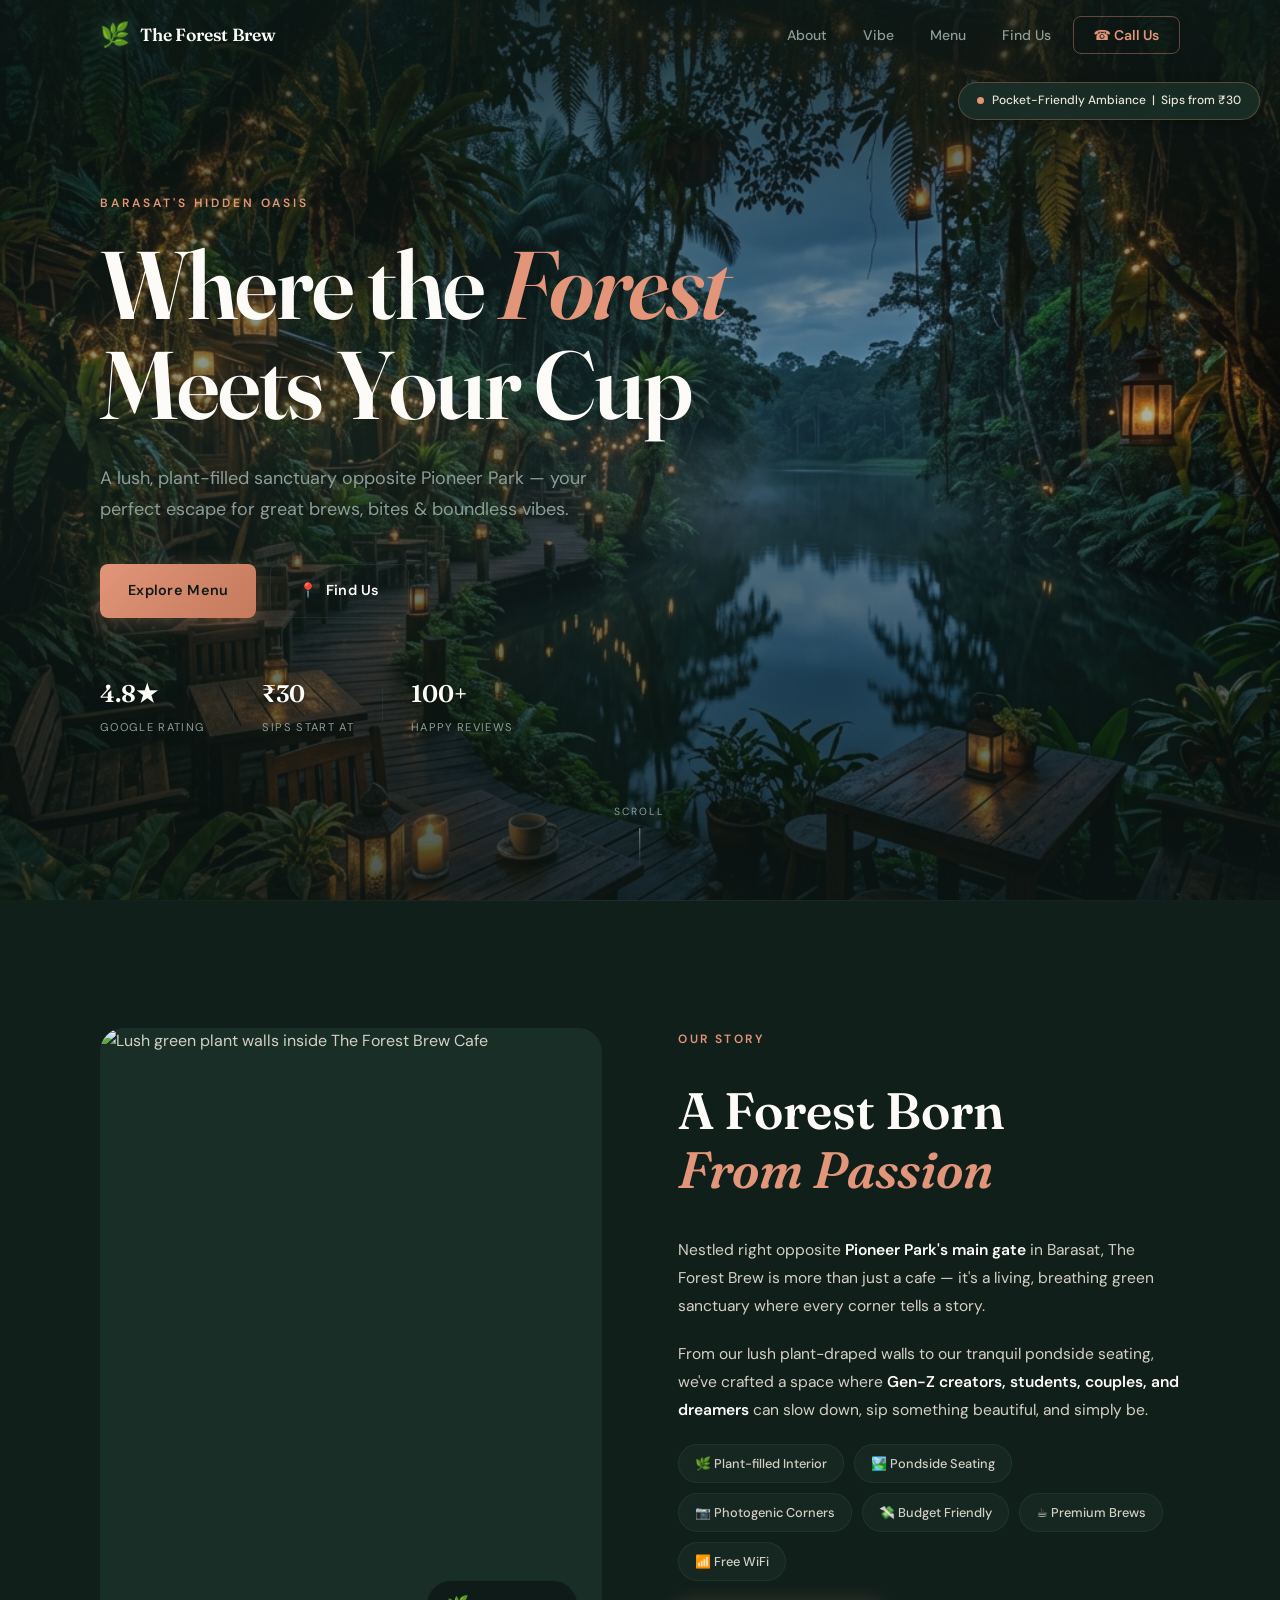
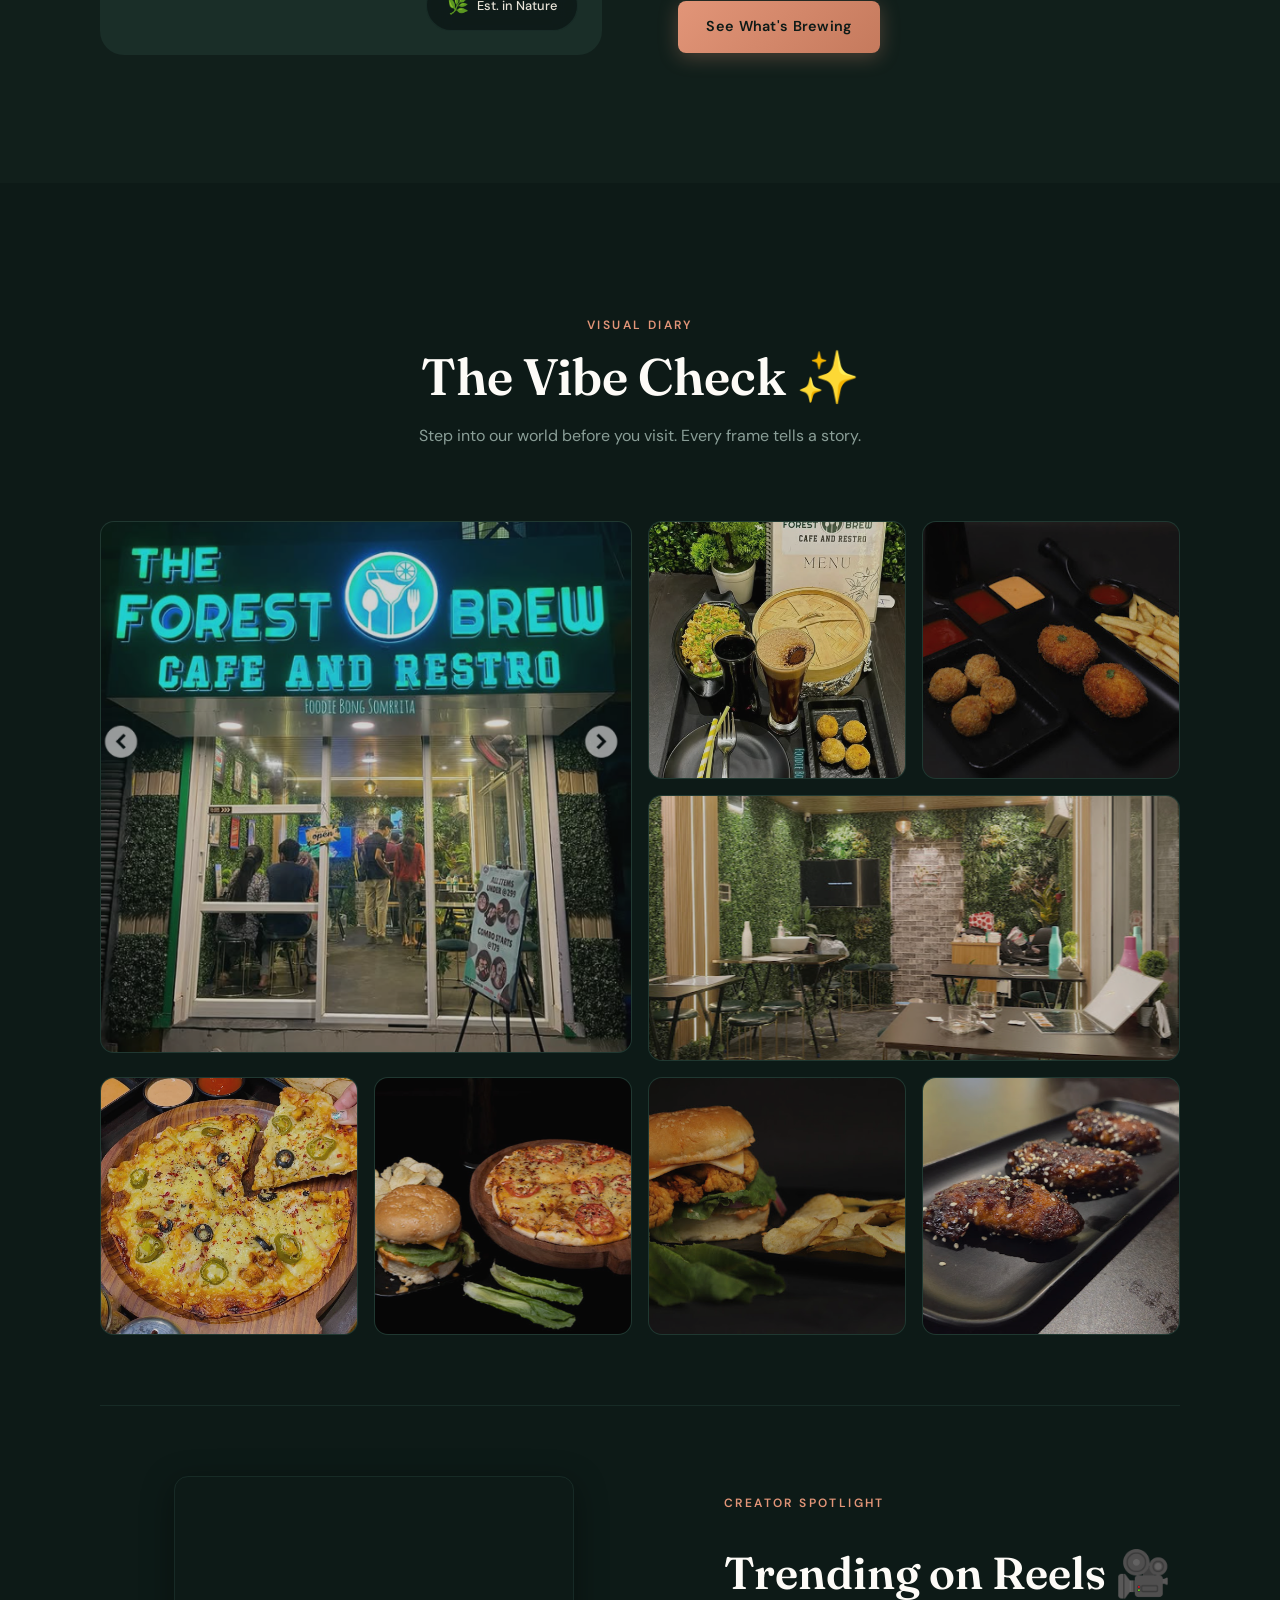
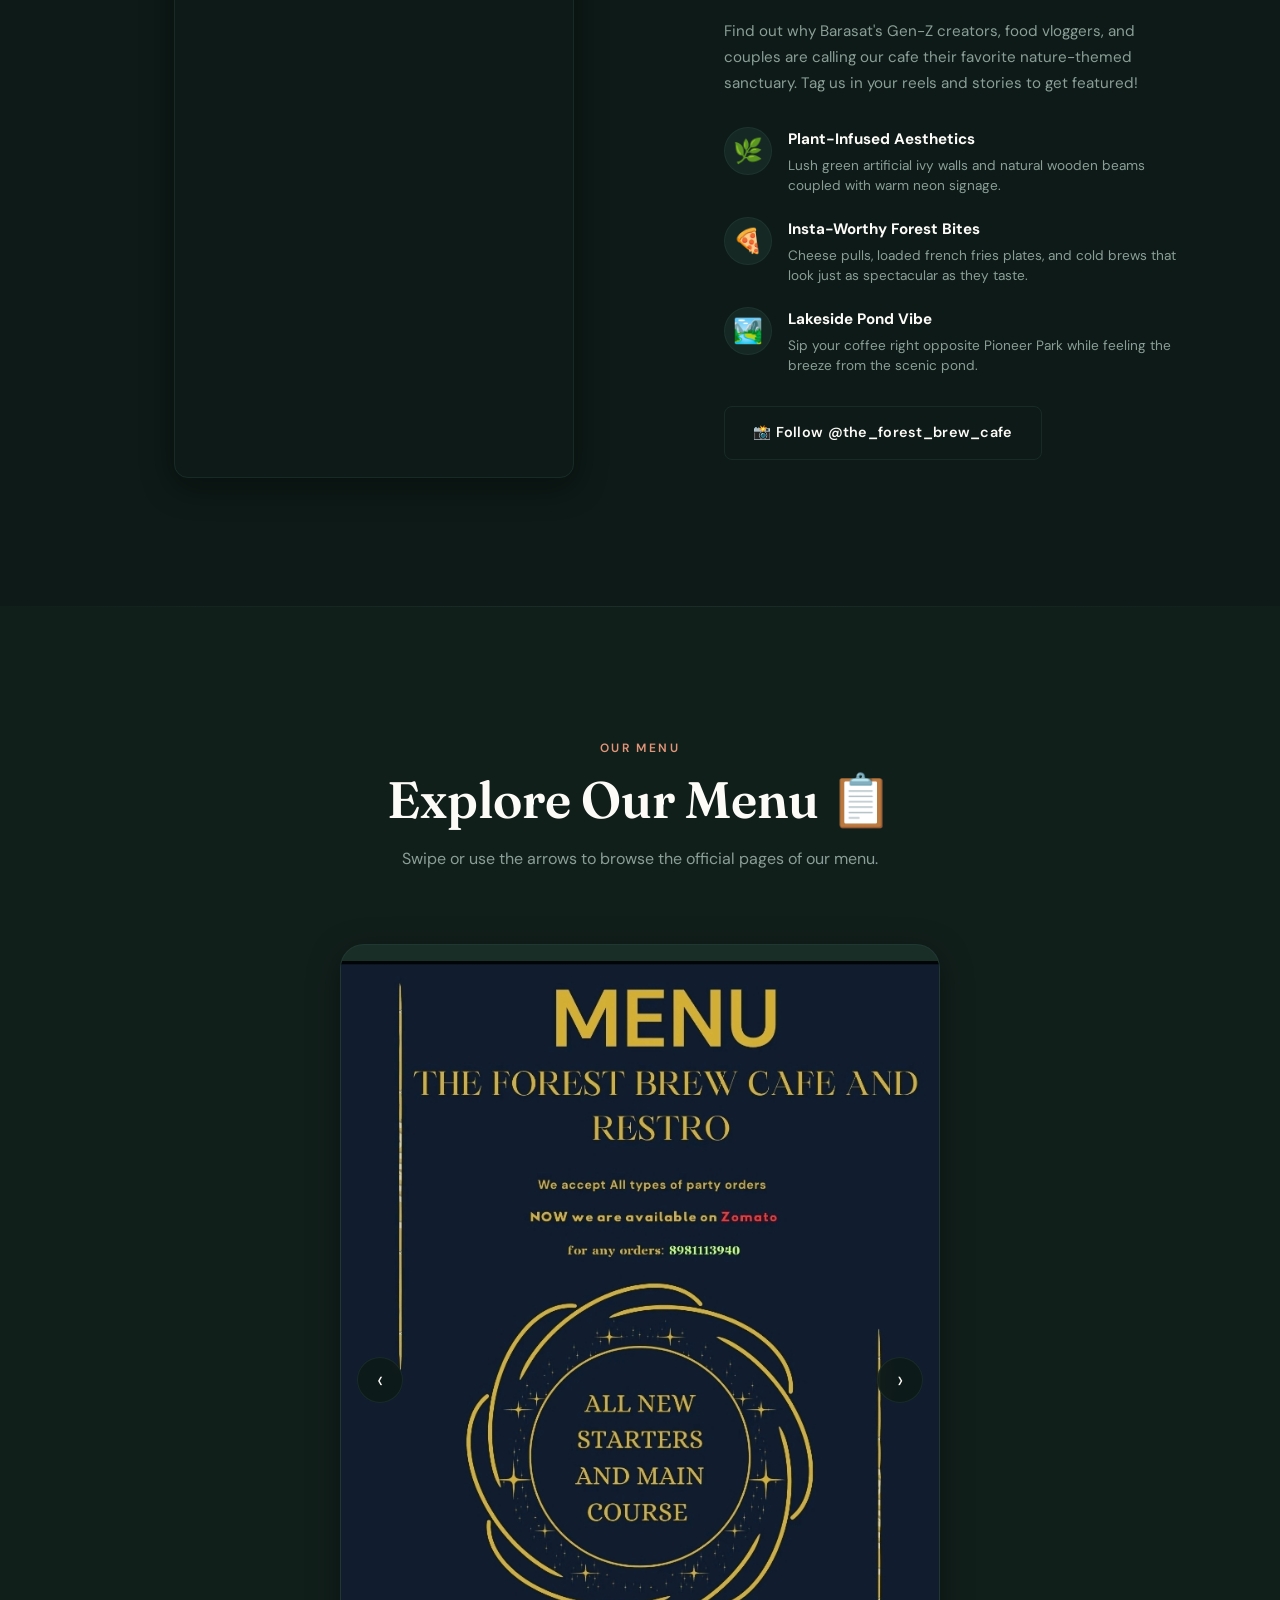
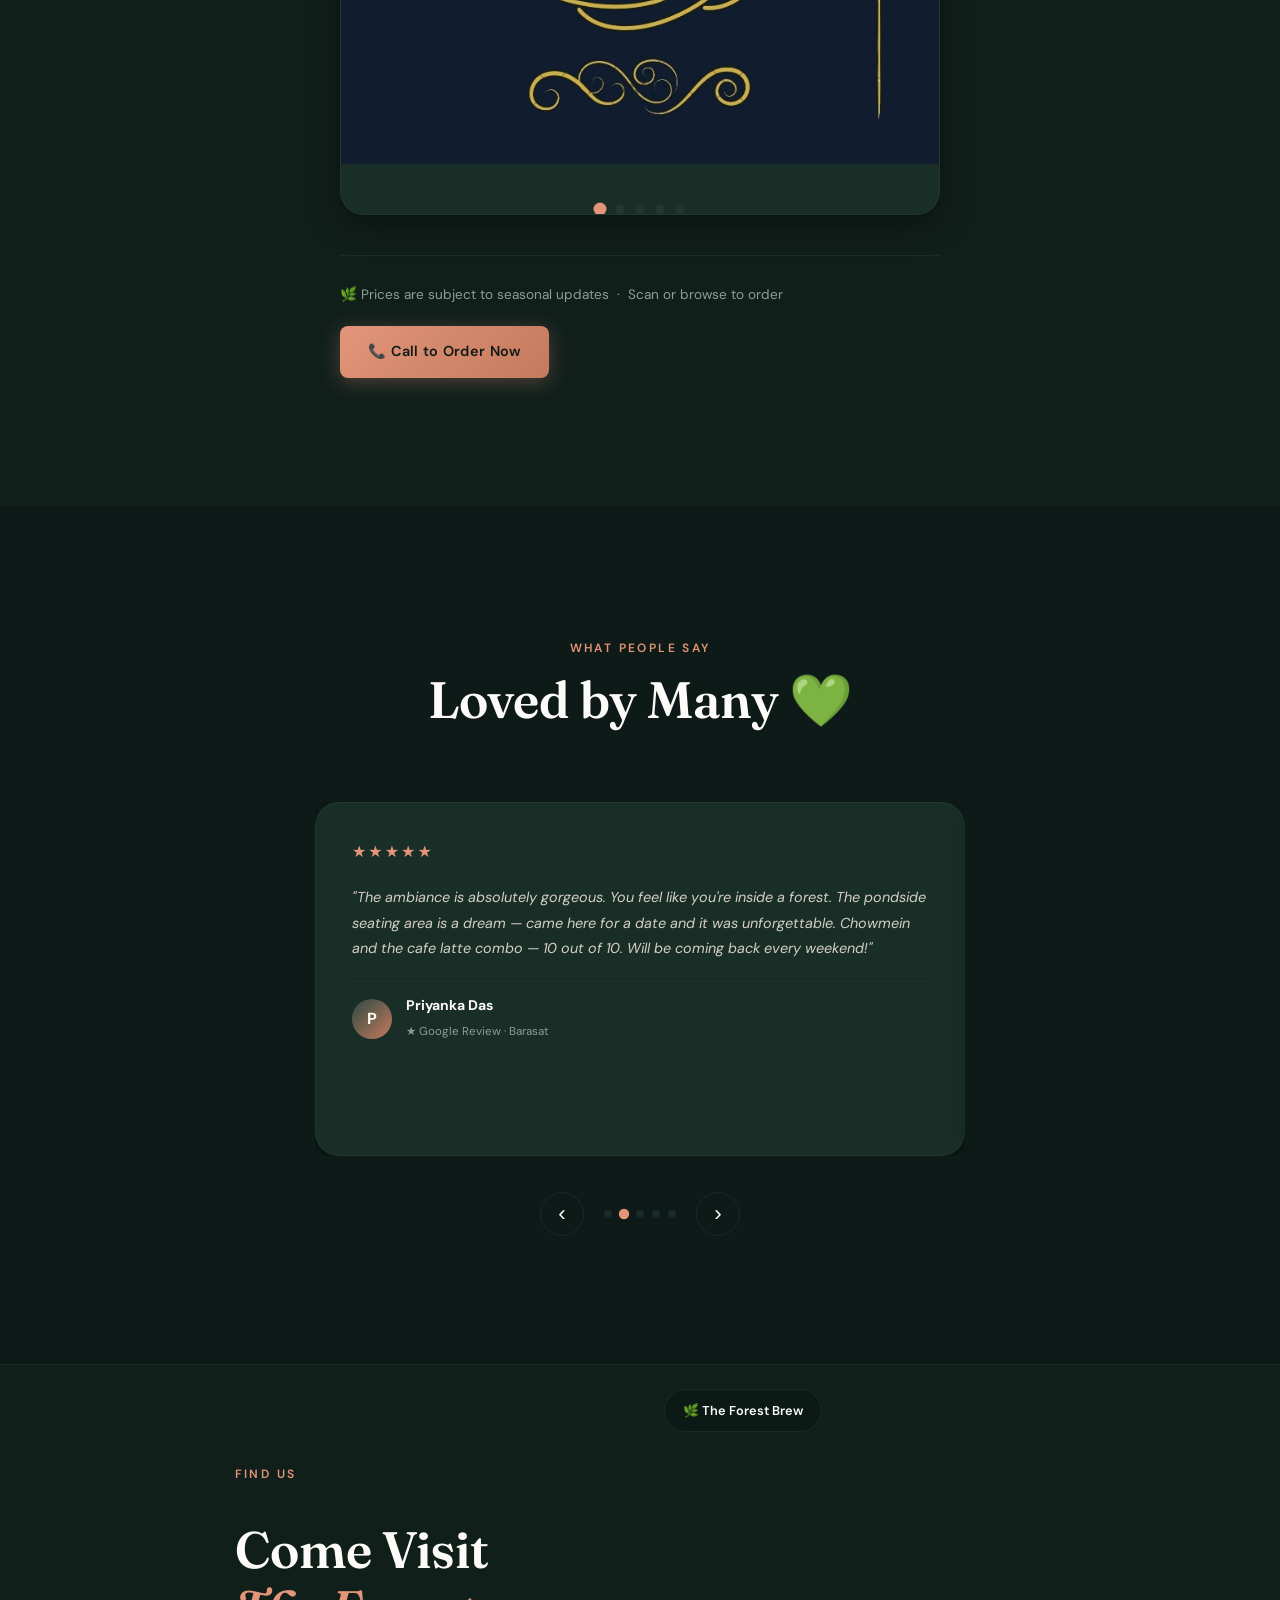
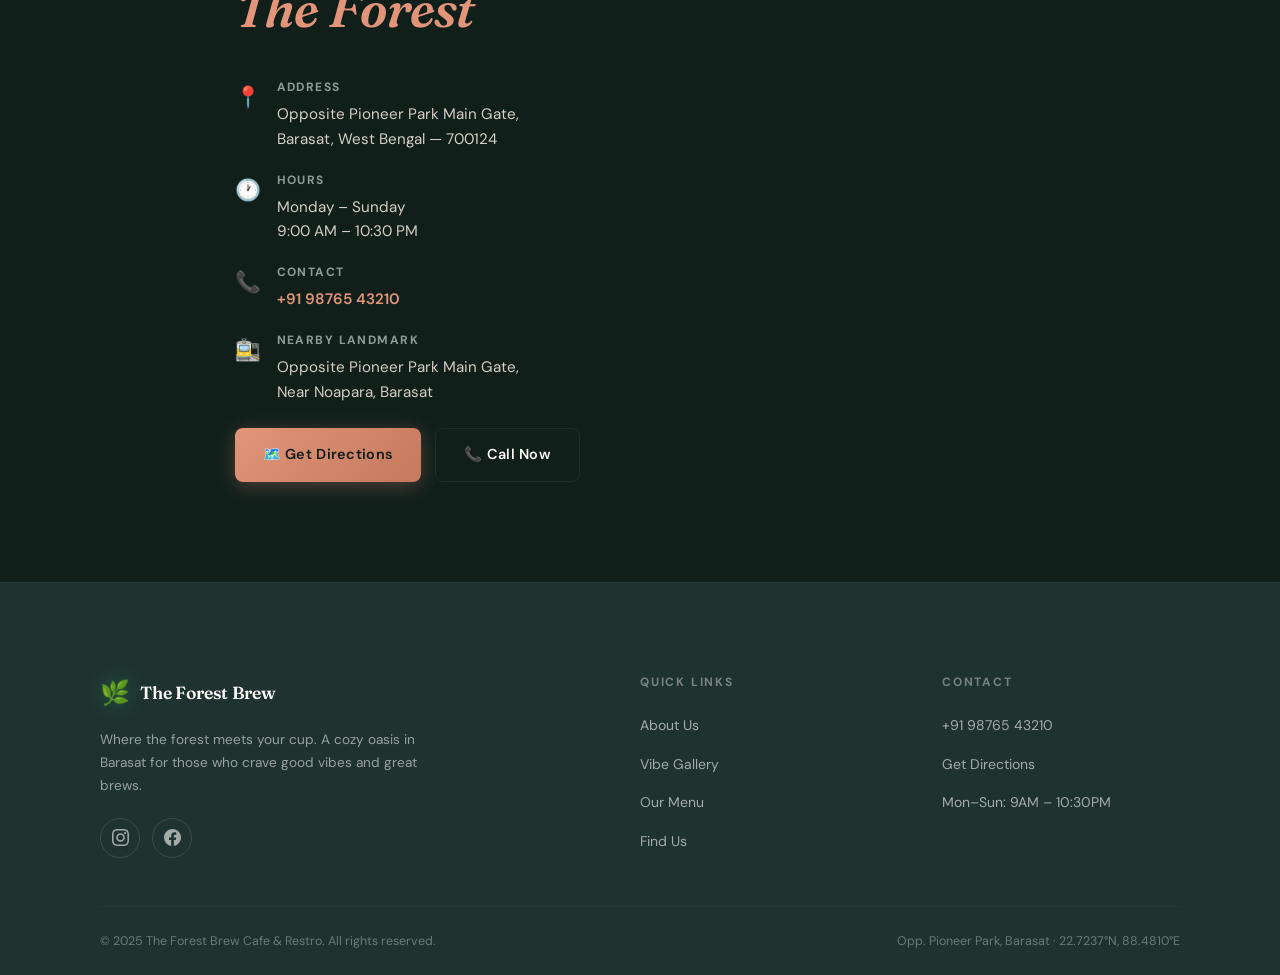
==== index.html @ 5201c9f6 "feat: initial commit of the forest brew cafe website" ====
<!DOCTYPE html>
<html lang="en" itemscope itemtype="http://schema.org/Restaurant">
<head>
  <meta charset="UTF-8">
  <meta name="viewport" content="width=device-width, initial-scale=1.0">
  <meta name="description" content="The Forest Brew Cafe & Restro — A lush, nature-infused cafe & restro opposite Pioneer Park, Barasat. Beverages from ₹30. Cozy pondside ambiance perfect for students, couples & creators.">
  <meta name="keywords" content="Forest Brew Cafe, Barasat cafe, Pioneer Park cafe, cafe near pond, budget cafe Barasat, coffee Barasat, forest themed cafe Kolkata">
  <meta property="og:title" content="The Forest Brew Cafe & Restro | Barasat">
  <meta property="og:description" content="Where the forest meets your cup. Cozy pondside cafe in Barasat. Sips from ₹30.">
  <meta property="og:type" content="restaurant">
  <title>The Forest Brew Cafe & Restro | Barasat, Kolkata</title>
  <link rel="preconnect" href="https://fonts.googleapis.com">
  <link rel="preconnect" href="https://fonts.gstatic.com" crossorigin>
  <link href="https://fonts.googleapis.com/css2?family=Fraunces:ital,opsz,wght@0,9..144,300;0,9..144,400;0,9..144,600;0,9..144,700;1,9..144,300;1,9..144,400&family=DM+Sans:wght@300;400;500;600&display=swap" rel="stylesheet">
  <link rel="stylesheet" href="style.css">
  <itemprop name="name" content="The Forest Brew Cafe & Restro">
  <itemprop name="address" content="Opposite Pioneer Park Main Gate, Barasat, West Bengal 700124">
  <itemprop name="telephone" content="+919876543210">
</head>
<body>

  <!-- ===== NAVBAR ===== -->
  <nav class="navbar" id="navbar" role="navigation" aria-label="Main navigation">
    <div class="nav-container">
      <a href="#hero" class="nav-logo" aria-label="The Forest Brew - Home">
        <span class="logo-icon">🌿</span>
        <span class="logo-text">The Forest Brew</span>
      </a>
      <button class="nav-toggle" id="navToggle" aria-label="Toggle menu" aria-expanded="false" aria-controls="navLinks">
        <span></span><span></span><span></span>
      </button>
      <ul class="nav-links" id="navLinks" role="list">
        <li><a href="#about" class="nav-link">About</a></li>
        <li><a href="#vibe" class="nav-link">Vibe</a></li>
        <li><a href="#menu" class="nav-link">Menu</a></li>
        <li><a href="#location" class="nav-link">Find Us</a></li>
        <li><a href="tel:+919876543210" class="nav-cta" id="nav-call-btn">☎ Call Us</a></li>
      </ul>
    </div>
  </nav>

  <!-- ===== STICKY CALLOUT BADGE ===== -->
  <div class="sticky-badge" id="stickyBadge" role="status" aria-live="polite">
    <span class="badge-dot"></span>
    <span class="badge-text">Pocket-Friendly Ambiance &nbsp;|&nbsp; Sips from ₹30</span>
  </div>

  <!-- ===== HERO SECTION ===== -->
  <section class="hero" id="hero" aria-labelledby="hero-heading">
    <div class="hero-bg-overlay"></div>
    <div class="hero-forest-canopy"></div>
    <div class="hero-particles" aria-hidden="true">
      <span class="particle"></span><span class="particle"></span>
      <span class="particle"></span><span class="particle"></span>
      <span class="particle"></span><span class="particle"></span>
    </div>
    <div class="hero-content">
      <p class="hero-eyebrow">Barasat's Hidden Oasis</p>
      <h1 class="hero-title" id="hero-heading">
        Where the <em>Forest</em><br>Meets Your Cup
      </h1>
      <p class="hero-subtitle">
        A lush, plant-filled sanctuary opposite Pioneer Park — your perfect escape for great brews, bites & boundless vibes.
      </p>
      <div class="hero-actions">
        <a href="#menu" class="btn btn-primary" id="hero-menu-btn">Explore Menu</a>
        <a href="#location" class="btn btn-ghost" id="hero-find-btn">
          <span class="btn-icon">📍</span> Find Us
        </a>
      </div>
      <div class="hero-stats" aria-label="Cafe highlights">
        <div class="hero-stat">
          <span class="stat-number">4.8★</span>
          <span class="stat-label">Google Rating</span>
        </div>
        <div class="hero-divider" aria-hidden="true"></div>
        <div class="hero-stat">
          <span class="stat-number">₹30</span>
          <span class="stat-label">Sips Start At</span>
        </div>
        <div class="hero-divider" aria-hidden="true"></div>
        <div class="hero-stat">
          <span class="stat-number">100+</span>
          <span class="stat-label">Happy Reviews</span>
        </div>
      </div>
    </div>
    <div class="hero-scroll-hint" aria-hidden="true">
      <span>scroll</span>
      <div class="scroll-line"></div>
    </div>
    <div class="hero-pond-reveal" aria-hidden="true"></div>
  </section>

  <!-- ===== ABOUT SECTION ===== -->
  <section class="about-section" id="about" aria-labelledby="about-heading">
    <div class="container">
      <div class="about-grid">
        <div class="about-image-col">
          <div class="about-img-wrapper">
            <img src="assets/bap.png" alt="Lush green plant walls inside The Forest Brew Cafe" loading="lazy" width="600" height="700">
            <div class="about-img-badge">
              <span class="badge-emoji">🌿</span>
              <span>Est. in Nature</span>
            </div>
          </div>
        </div>
        <div class="about-text-col">
          <span class="section-eyebrow">Our Story</span>
          <h2 class="section-title" id="about-heading">A Forest Born<br><em>From Passion</em></h2>
          <p class="about-desc">
            Nestled right opposite <strong>Pioneer Park's main gate</strong> in Barasat, The Forest Brew is more than just a cafe — it's a living, breathing green sanctuary where every corner tells a story.
          </p>
          <p class="about-desc">
            From our lush plant-draped walls to our tranquil pondside seating, we've crafted a space where <strong>Gen-Z creators, students, couples, and dreamers</strong> can slow down, sip something beautiful, and simply be.
          </p>
          <div class="about-features">
            <div class="feature-tag">🌿 Plant-filled Interior</div>
            <div class="feature-tag">🏞️ Pondside Seating</div>
            <div class="feature-tag">📷 Photogenic Corners</div>
            <div class="feature-tag">💸 Budget Friendly</div>
            <div class="feature-tag">☕ Premium Brews</div>
            <div class="feature-tag">📶 Free WiFi</div>
          </div>
          <a href="#menu" class="btn btn-primary" id="about-menu-btn">See What's Brewing</a>
        </div>
      </div>
    </div>
  </section>

  <!-- ===== VIBE CHECK SECTION ===== -->
  <section class="vibe-section" id="vibe" aria-labelledby="vibe-heading">
    <div class="container">
      <div class="section-header">
        <span class="section-eyebrow">Visual Diary</span>
        <h2 class="section-title" id="vibe-heading">The Vibe Check ✨</h2>
        <p class="section-subtitle">Step into our world before you visit. Every frame tells a story.</p>
      </div>
      <div class="vibe-grid" id="vibeGrid" aria-label="Cafe ambiance gallery">
        <!-- Card 1: Night Facade (Large Square) -->
        <div class="vibe-card vibe-card--large" tabindex="0" aria-label="The Forest Brew Cafe and Restro exterior glowing at night">
          <img src="assets/Screenshot 2026-06-02 201236.png" alt="The Forest Brew Cafe and Restro exterior glowing at night" loading="lazy">
          <div class="vibe-overlay">
            <span class="vibe-tag">✨ Night Ambiance</span>
          </div>
        </div>
        <!-- Card 2: Cold Coffee & Momos -->
        <div class="vibe-card" tabindex="0" aria-label="Steamed momos, cold coffee, and chowmein platter">
          <img src="assets/Screenshot 2026-06-02 201308.png" alt="Steamed momos, cold coffee, and chowmein platter served at the cafe" loading="lazy">
          <div class="vibe-overlay">
            <span class="vibe-tag">☕ Cold Coffee & Momos</span>
          </div>
        </div>
        <!-- Card 3: French fries & cheese balls platter -->
        <div class="vibe-card" tabindex="0" aria-label="French fries and fried crispy cheese balls platter">
          <img src="assets/Screenshot 2026-06-02 195212.png" alt="French fries and fried crispy cheese balls platter at the cafe" loading="lazy">
          <div class="vibe-overlay">
            <span class="vibe-tag">🍟 Crispy Forest Platter</span>
          </div>
        </div>
        <!-- Card 4: Green Sanctuary (Wide) -->
        <div class="vibe-card vibe-card--wide" tabindex="0" aria-label="Lush green plant-filled cafe interior sanctuary">
          <img src="assets/Screenshot 2026-06-02 195001.png" alt="Lush green plant-filled cafe interior sanctuary" loading="lazy">
          <div class="vibe-overlay">
            <span class="vibe-tag">🌿 Cozy Green Sanctuary</span>
          </div>
        </div>
        <!-- Card 5: Cheesy Pizza Platter -->
        <div class="vibe-card" tabindex="0" aria-label="Cheesy wood-fired pizza slice pull">
          <img src="assets/Screenshot 2026-06-02 195126.png" alt="Cheesy wood-fired pizza slice pull at the cafe" loading="lazy">
          <div class="vibe-overlay">
            <span class="vibe-tag">🍕 Cheesy Pizza Platter</span>
          </div>
        </div>
        <!-- Card 6: Classic Sizzlers -->
        <div class="vibe-card" tabindex="0" aria-label="Burger and pizza on black platter">
          <img src="assets/Screenshot 2026-06-02 194929.png" alt="Burger and pizza on black platter served at the cafe" loading="lazy">
          <div class="vibe-overlay">
            <span class="vibe-tag">🍔 Classic Sizzlers</span>
          </div>
        </div>
        <!-- Card 7: Crispy Chicken Burger -->
        <div class="vibe-card" tabindex="0" aria-label="Crispy chicken burger and potato chips">
          <img src="assets/Screenshot 2026-06-02 195153.png" alt="Crispy chicken burger and potato chips served at the cafe" loading="lazy">
          <div class="vibe-overlay">
            <span class="vibe-tag">🍔 Crispy Burger Feast</span>
          </div>
        </div>
        <!-- Card 8: Honey Glazed Wings -->
        <div class="vibe-card" tabindex="0" aria-label="Honey glazed chicken wings with sesame seeds">
          <img src="assets/Screenshot 2026-06-02 195038.png" alt="Honey glazed chicken wings with sesame seeds on a plate" loading="lazy">
          <div class="vibe-overlay">
            <span class="vibe-tag">🍗 Honey Glazed Wings</span>
          </div>
        </div>
      </div>

      <!-- ===== INSTAGRAM REEL & SOCIAL SPOTLIGHT ===== -->
      <div class="vibe-social">
        <div class="social-embed-col">
          <div class="instagram-card-wrapper">
            <iframe src="https://www.instagram.com/reel/DTibxwdkhP1/embed/" width="100%" height="600" style="border:none; border-radius:12px; overflow:hidden;" scrolling="no" allowtransparency="true" allow="autoplay; clipboard-write; encrypted-media; picture-in-picture; web-share"></iframe>
          </div>
        </div>
        <div class="social-content-col">
          <span class="section-eyebrow">Creator Spotlight</span>
          <h3 class="social-title">Trending on Reels 🎥</h3>
          <p class="social-desc">
            Find out why Barasat's Gen-Z creators, food vloggers, and couples are calling our cafe their favorite nature-themed sanctuary. Tag us in your reels and stories to get featured!
          </p>
          <div class="creator-highlights">
            <div class="highlight-item">
              <div class="highlight-icon">🌿</div>
              <div>
                <strong>Plant-Infused Aesthetics</strong>
                <p>Lush green artificial ivy walls and natural wooden beams coupled with warm neon signage.</p>
              </div>
            </div>
            <div class="highlight-item">
              <div class="highlight-icon">🍕</div>
              <div>
                <strong>Insta-Worthy Forest Bites</strong>
                <p>Cheese pulls, loaded french fries plates, and cold brews that look just as spectacular as they taste.</p>
              </div>
            </div>
            <div class="highlight-item">
              <div class="highlight-icon">🏞️</div>
              <div>
                <strong>Lakeside Pond Vibe</strong>
                <p>Sip your coffee right opposite Pioneer Park while feeling the breeze from the scenic pond.</p>
              </div>
            </div>
          </div>
          <a href="https://www.instagram.com/the_forest_brew_cafe/" target="_blank" rel="noopener noreferrer" class="btn btn-ghost" id="social-instagram-btn">
            📸 Follow @the_forest_brew_cafe
          </a>
        </div>
      </div>
    </div>
  </section>

  <!-- ===== MENU SECTION ===== -->
  <section class="menu-section" id="menu" aria-labelledby="menu-heading">
    <div class="container">
      <div class="section-header">
        <span class="section-eyebrow">Our Menu</span>
        <h2 class="section-title" id="menu-heading">Explore Our Menu 📋</h2>
        <p class="section-subtitle">Swipe or use the arrows to browse the official pages of our menu.</p>
      </div>

      <!-- Menu Carousel Slider -->
      <div class="menu-slider-wrapper" role="region" aria-label="Official Menu Pages" aria-roledescription="carousel">
        <div class="menu-slider-track" id="menuSliderTrack">
          <div class="menu-slide" aria-roledescription="slide" aria-label="Menu Page 1 of 5">
            <img src="assets/menu1.png" alt="The Forest Brew Cafe Menu - Page 1" loading="lazy">
          </div>
          <div class="menu-slide" aria-roledescription="slide" aria-label="Menu Page 2 of 5">
            <img src="assets/menu2.png" alt="The Forest Brew Cafe Menu - Page 2" loading="lazy">
          </div>
          <div class="menu-slide" aria-roledescription="slide" aria-label="Menu Page 3 of 5">
            <img src="assets/menu3.png" alt="The Forest Brew Cafe Menu - Page 3" loading="lazy">
          </div>
          <div class="menu-slide" aria-roledescription="slide" aria-label="Menu Page 4 of 5">
            <img src="assets/menu4.png" alt="The Forest Brew Cafe Menu - Page 4" loading="lazy">
          </div>
          <div class="menu-slide" aria-roledescription="slide" aria-label="Menu Page 5 of 5">
            <img src="assets/menu5.png" alt="The Forest Brew Cafe Menu - Page 5" loading="lazy">
          </div>
        </div>

        <!-- Slider Navigation -->
        <button class="menu-slider-btn menu-slider-btn--prev" id="menuSliderPrev" aria-label="Previous menu page">‹</button>
        <button class="menu-slider-btn menu-slider-btn--next" id="menuSliderNext" aria-label="Next menu page">›</button>

        <!-- Slider Dots -->
        <div class="menu-slider-dots" id="menuSliderDots" role="tablist" aria-label="Select menu page"></div>
      </div>

      <div class="menu-footer">
        <p class="menu-note">🌿 Prices are subject to seasonal updates &nbsp;·&nbsp; Scan or browse to order</p>
        <a href="tel:+919876543210" class="btn btn-primary" id="menu-order-btn">📞 Call to Order Now</a>
      </div>
    </div>
  </section>

  <!-- ===== TESTIMONIALS SECTION ===== -->
  <section class="reviews-section" aria-labelledby="reviews-heading">
    <div class="container">
      <div class="section-header">
        <span class="section-eyebrow">What People Say</span>
        <h2 class="section-title" id="reviews-heading">Loved by Many 💚</h2>
      </div>
      <div class="reviews-track-wrapper" role="region" aria-label="Customer reviews carousel" aria-roledescription="carousel">
        <div class="reviews-track" id="reviewsTrack">
          <div class="review-card" aria-roledescription="slide" aria-label="Review 1 of 5">
            <div class="review-stars" aria-label="5 stars">★★★★★</div>
            <p class="review-text">"Ekta notun rakhomer cafe! Greenery diye bhora, light gulor atmosphere khub sundor. Momos ta darun chilo ar cold coffee ta ekdom perfect. Price o khub affordable — students der jonno best!"
            <br><em style="font-size:0.78rem;opacity:0.7">(Translated: A new kind of cafe! Filled with greenery, the lighting atmosphere is very beautiful. The momos were great and the cold coffee was perfect. Prices are very affordable — best for students!)</em></p>
            <div class="review-author">
              <div class="review-avatar" aria-hidden="true">S</div>
              <div><strong>Subhajit Mondal</strong><span class="review-platform">★ Google Review · Barasat</span></div>
            </div>
          </div>
          <div class="review-card" aria-roledescription="slide" aria-label="Review 2 of 5">
            <div class="review-stars" aria-label="5 stars">★★★★★</div>
            <p class="review-text">"The ambiance is absolutely gorgeous. You feel like you're inside a forest. The pondside seating area is a dream — came here for a date and it was unforgettable. Chowmein and the cafe latte combo — 10 out of 10. Will be coming back every weekend!"</p>
            <div class="review-author">
              <div class="review-avatar" aria-hidden="true">P</div>
              <div><strong>Priyanka Das</strong><span class="review-platform">★ Google Review · Barasat</span></div>
            </div>
          </div>
          <div class="review-card" aria-roledescription="slide" aria-label="Review 3 of 5">
            <div class="review-stars" aria-label="5 stars">★★★★★</div>
            <p class="review-text">"Best cafe in Barasat, no doubt. I'm a content creator and this place is literally made for reels! Every single corner is a shot. Staff is super friendly, food quality is great. Highly recommend the loaded fries and cold brew together!"</p>
            <div class="review-author">
              <div class="review-avatar" aria-hidden="true">R</div>
              <div><strong>Rahul Ghosh</strong><span class="review-platform">★ Google Review · Barasat</span></div>
            </div>
          </div>
          <div class="review-card" aria-roledescription="slide" aria-label="Review 4 of 5">
            <div class="review-stars" aria-label="5 stars">★★★★★</div>
            <p class="review-text">"Opposite Pioneer Park — easy to find. The entire setup is so Insta-worthy. Went for a quick chai (₹30!) but stayed 2 hours because the vibe was too good to leave. The indoor plant decor is stunning. My new study spot!"</p>
            <div class="review-author">
              <div class="review-avatar" aria-hidden="true">A</div>
              <div><strong>Ankita Roy</strong><span class="review-platform">★ Google Review · Barasat</span></div>
            </div>
          </div>
          <div class="review-card" aria-roledescription="slide" aria-label="Review 5 of 5">
            <div class="review-stars" aria-label="5 stars">★★★★★</div>
            <p class="review-text">"Khub sundar jaiga. Shob kichu bhalo laglo — food, decor, service, price. Ei cafe ta Barasat er best. Pond er dhare boshe khaoar ananda alag. Strongly recommend korbo sabaike!"
            <br><em style="font-size:0.78rem;opacity:0.7">(Translated: Very beautiful place. Liked everything — food, decor, service, price. This cafe is the best in Barasat. Sitting by the pond and eating is a different pleasure. Would strongly recommend to everyone!)</em></p>
            <div class="review-author">
              <div class="review-avatar" aria-hidden="true">D</div>
              <div><strong>Dipankar Sarkar</strong><span class="review-platform">★ Google Review · Barasat</span></div>
            </div>
          </div>
        </div>
      </div>
      <div class="reviews-nav" aria-label="Review navigation">
        <button class="review-btn" id="reviewPrev" aria-label="Previous review">‹</button>
        <div class="review-dots" id="reviewDots" role="tablist" aria-label="Go to review"></div>
        <button class="review-btn" id="reviewNext" aria-label="Next review">›</button>
      </div>
    </div>
  </section>

  <!-- ===== LOCATION SECTION ===== -->
  <section class="location-section" id="location" aria-labelledby="location-heading">
    <div class="location-split">
      <!-- Left: Info -->
      <div class="location-info">
        <span class="section-eyebrow">Find Us</span>
        <h2 class="section-title" id="location-heading">Come Visit<br><em>The Forest</em></h2>
        <div class="location-detail-list">
          <div class="location-detail">
            <div class="loc-icon" aria-hidden="true">📍</div>
            <div>
              <strong>Address</strong>
              <p>Opposite Pioneer Park Main Gate,<br>Barasat, West Bengal — 700124</p>
            </div>
          </div>
          <div class="location-detail">
            <div class="loc-icon" aria-hidden="true">🕐</div>
            <div>
              <strong>Hours</strong>
              <p>Monday – Sunday<br>9:00 AM – 10:30 PM</p>
            </div>
          </div>
          <div class="location-detail">
            <div class="loc-icon" aria-hidden="true">📞</div>
            <div>
              <strong>Contact</strong>
              <p><a href="tel:+919876543210" class="loc-phone">+91 98765 43210</a></p>
            </div>
          </div>
          <div class="location-detail">
            <div class="loc-icon" aria-hidden="true">🚉</div>
            <div>
              <strong>Nearby Landmark</strong>
              <p>Opposite Pioneer Park Main Gate,<br>Near Noapara, Barasat</p>
            </div>
          </div>
        </div>
        <div class="location-actions">
          <a href="https://maps.app.goo.gl/mFpcdVEFCtJHaMBV7" target="_blank" rel="noopener noreferrer" class="btn btn-primary" id="get-directions-btn">
            🗺️ Get Directions
          </a>
          <a href="tel:+919876543210" class="btn btn-ghost" id="call-now-btn">
            📞 Call Now
          </a>
        </div>
      </div>

      <!-- Right: Map -->
      <div class="location-map-col">
        <div class="map-wrapper" role="region" aria-label="Cafe location map">
          <iframe
            src="https://www.google.com/maps/embed?pb=!1m18!1m12!1m3!1d3685.7490234375!2d88.47849!3d22.72374!2m3!1f0!2f0!3f0!3m2!1i1024!2i768!4f13.1!3m3!1m2!1s0x39f89d6c7e8c3a1f%3A0x4f30b43c5f50e2a!2sThe%20Forest%20Brew%20Cafe%20%26%20Restro!5e0!3m2!1sen!2sin!4v1748880000000!5m2!1sen!2sin"
            width="100%"
            height="100%"
            style="border:0;"
            allowfullscreen=""
            loading="lazy"
            referrerpolicy="no-referrer-when-downgrade"
            title="The Forest Brew Cafe location on Google Maps"
            aria-label="Interactive map showing location of The Forest Brew Cafe opposite Pioneer Park, Barasat">
          </iframe>
          <div class="map-overlay-badge">
            <span>🌿 The Forest Brew</span>
          </div>
        </div>
      </div>
    </div>
  </section>

  <!-- ===== FOOTER ===== -->
  <footer class="footer" role="contentinfo">
    <div class="container">
      <div class="footer-grid">
        <div class="footer-brand">
          <a href="#hero" class="footer-logo" aria-label="The Forest Brew - Back to top">
            <span class="logo-icon">🌿</span>
            <span class="logo-text">The Forest Brew</span>
          </a>
          <p class="footer-tagline">Where the forest meets your cup. A cozy oasis in Barasat for those who crave good vibes and great brews.</p>
          <div class="footer-social" aria-label="Social media links">
            <a href="https://www.instagram.com/the_forest_brew_cafe/" target="_blank" rel="noopener noreferrer" class="social-link" aria-label="Follow us on Instagram" id="footer-instagram">
              <svg viewBox="0 0 24 24" fill="currentColor" aria-hidden="true"><path d="M12 2.163c3.204 0 3.584.012 4.85.07 3.252.148 4.771 1.691 4.919 4.919.058 1.265.069 1.645.069 4.849 0 3.205-.012 3.584-.069 4.849-.149 3.225-1.664 4.771-4.919 4.919-1.266.058-1.644.07-4.85.07-3.204 0-3.584-.012-4.849-.07-3.26-.149-4.771-1.699-4.919-4.92-.058-1.265-.07-1.644-.07-4.849 0-3.204.013-3.583.07-4.849.149-3.227 1.664-4.771 4.919-4.919 1.266-.057 1.645-.069 4.849-.069zm0-2.163c-3.259 0-3.667.014-4.947.072-4.358.2-6.78 2.618-6.98 6.98-.059 1.281-.073 1.689-.073 4.948 0 3.259.014 3.668.072 4.948.2 4.358 2.618 6.78 6.98 6.98 1.281.058 1.689.072 4.948.072 3.259 0 3.668-.014 4.948-.072 4.354-.2 6.782-2.618 6.979-6.98.059-1.28.073-1.689.073-4.948 0-3.259-.014-3.667-.072-4.947-.196-4.354-2.617-6.78-6.979-6.98-1.281-.059-1.69-.073-4.949-.073zm0 5.838c-3.403 0-6.162 2.759-6.162 6.162s2.759 6.163 6.162 6.163 6.162-2.759 6.162-6.163c0-3.403-2.759-6.162-6.162-6.162zm0 10.162c-2.209 0-4-1.79-4-4 0-2.209 1.791-4 4-4s4 1.791 4 4c0 2.21-1.791 4-4 4zm6.406-11.845c-.796 0-1.441.645-1.441 1.44s.645 1.44 1.441 1.44c.795 0 1.439-.645 1.439-1.44s-.644-1.44-1.439-1.44z"/></svg>
            </a>
            <a href="#" class="social-link" aria-label="Follow us on Facebook" id="footer-facebook">
              <svg viewBox="0 0 24 24" fill="currentColor" aria-hidden="true"><path d="M24 12.073c0-6.627-5.373-12-12-12s-12 5.373-12 12c0 5.99 4.388 10.954 10.125 11.854v-8.385H7.078v-3.47h3.047V9.43c0-3.007 1.792-4.669 4.533-4.669 1.312 0 2.686.235 2.686.235v2.953H15.83c-1.491 0-1.956.925-1.956 1.874v2.25h3.328l-.532 3.47h-2.796v8.385C19.612 23.027 24 18.062 24 12.073z"/></svg>
            </a>
          </div>
        </div>
        <div class="footer-links-col">
          <h3 class="footer-heading">Quick Links</h3>
          <ul class="footer-links" role="list">
            <li><a href="#about">About Us</a></li>
            <li><a href="#vibe">Vibe Gallery</a></li>
            <li><a href="#menu">Our Menu</a></li>
            <li><a href="#location">Find Us</a></li>
          </ul>
        </div>
        <div class="footer-links-col">
          <h3 class="footer-heading">Contact</h3>
          <ul class="footer-links" role="list">
            <li><a href="tel:+919876543210">+91 98765 43210</a></li>
            <li><a href="https://maps.app.goo.gl/mFpcdVEFCtJHaMBV7" target="_blank" rel="noopener">Get Directions</a></li>
            <li><span>Mon–Sun: 9AM – 10:30PM</span></li>
          </ul>
        </div>
      </div>
      <div class="footer-bottom">
        <p>© 2025 The Forest Brew Cafe & Restro. All rights reserved.</p>
        <p class="footer-coords">Opp. Pioneer Park, Barasat · 22.7237°N, 88.4810°E</p>
      </div>
    </div>
  </footer>

  <!-- Back to Top -->
  <button class="back-to-top" id="backToTop" aria-label="Back to top">
    <svg viewBox="0 0 24 24" fill="none" stroke="currentColor" stroke-width="2.5" aria-hidden="true">
      <polyline points="18,15 12,9 6,15"></polyline>
    </svg>
  </button>

  <script src="script.js"></script>
</body>
</html>
---- style.css ----
/* ================================================
   THE FOREST BREW CAFE & RESTRO
   Design System — Minimalist Dark-Mode Eco-Luxury
   ================================================ */

/* --- CSS CUSTOM PROPERTIES --- */
:root {
  --color-primary: #2D4A43;
  --color-primary-light: #3d6459;
  --color-primary-dark: #1e3330;
  --color-accent: #E29578;
  --color-accent-light: #e8ac95;
  --color-accent-dark: #c57a5d;
  --color-bg: #0d1a17;
  --color-bg-2: #111f1b;
  --color-bg-3: #162620;
  --color-bg-card: #1a2e28;
  --color-cream: #FDFBF7;
  --color-cream-muted: #e8e3d8;
  --color-text: #d4cfc5;
  --color-text-muted: #8a9e97;
  --color-border: rgba(45, 74, 67, 0.35);
  --color-border-glow: rgba(226, 149, 120, 0.25);

  --font-serif: 'Fraunces', Georgia, serif;
  --font-sans: 'DM Sans', 'Inter', system-ui, sans-serif;

  --radius-sm: 8px;
  --radius-md: 14px;
  --radius-lg: 24px;
  --radius-xl: 36px;

  --shadow-sm: 0 2px 12px rgba(0,0,0,0.3);
  --shadow-md: 0 8px 32px rgba(0,0,0,0.4);
  --shadow-glow: 0 0 40px rgba(226, 149, 120, 0.12);

  --transition-fast: 0.2s ease;
  --transition-med: 0.4s cubic-bezier(0.25, 0.46, 0.45, 0.94);
  --transition-slow: 0.7s cubic-bezier(0.25, 0.46, 0.45, 0.94);

  --navbar-height: 70px;
  --container-max: 1200px;
  --container-pad: clamp(16px, 5vw, 60px);
}

/* --- RESET & BASE --- */
*, *::before, *::after { box-sizing: border-box; margin: 0; padding: 0; }

html {
  scroll-behavior: smooth;
  -webkit-text-size-adjust: 100%;
  font-size: 16px;
}

body {
  font-family: var(--font-sans);
  background-color: var(--color-bg);
  color: var(--color-text);
  line-height: 1.65;
  overflow-x: hidden;
  -webkit-font-smoothing: antialiased;
  -moz-osx-font-smoothing: grayscale;
}

img {
  max-width: 100%;
  height: auto;
  display: block;
  object-fit: cover;
}

a {
  color: inherit;
  text-decoration: none;
  transition: color var(--transition-fast);
}

ul { list-style: none; }

/* --- UTILITY CLASSES --- */
.container {
  max-width: var(--container-max);
  margin: 0 auto;
  padding: 0 var(--container-pad);
}

.section-eyebrow {
  display: inline-block;
  font-family: var(--font-sans);
  font-size: 0.75rem;
  font-weight: 600;
  letter-spacing: 0.2em;
  text-transform: uppercase;
  color: var(--color-accent);
  margin-bottom: 12px;
}

.section-title {
  font-family: var(--font-serif);
  font-size: clamp(2rem, 5vw, 3.2rem);
  font-weight: 600;
  color: var(--color-cream);
  line-height: 1.15;
  margin-bottom: 16px;
}

.section-title em {
  font-style: italic;
  color: var(--color-accent);
}

.section-subtitle {
  font-size: 1rem;
  color: var(--color-text-muted);
  max-width: 520px;
}

.section-header {
  text-align: center;
  margin-bottom: clamp(40px, 6vw, 72px);
}

.section-header .section-subtitle {
  margin: 0 auto;
}

/* --- BUTTONS --- */
.btn {
  display: inline-flex;
  align-items: center;
  gap: 8px;
  padding: 14px 28px;
  border-radius: var(--radius-sm);
  font-family: var(--font-sans);
  font-size: 0.9rem;
  font-weight: 600;
  letter-spacing: 0.02em;
  border: none;
  cursor: pointer;
  transition: all var(--transition-med);
  text-decoration: none;
  white-space: nowrap;
}

.btn-primary {
  background: linear-gradient(135deg, var(--color-accent) 0%, var(--color-accent-dark) 100%);
  color: var(--color-bg);
  box-shadow: 0 4px 20px rgba(226, 149, 120, 0.3);
}

.btn-primary:hover, .btn-primary:focus-visible {
  transform: translateY(-2px);
  box-shadow: 0 8px 30px rgba(226, 149, 120, 0.45);
  background: linear-gradient(135deg, var(--color-accent-light) 0%, var(--color-accent) 100%);
  color: var(--color-bg);
}

.btn-ghost {
  background: transparent;
  color: var(--color-cream);
  border: 1.5px solid var(--color-border);
}

.btn-ghost:hover, .btn-ghost:focus-visible {
  border-color: var(--color-accent);
  color: var(--color-accent);
  transform: translateY(-2px);
}

.btn:focus-visible {
  outline: 2px solid var(--color-accent);
  outline-offset: 3px;
}

/* ================================================
   NAVBAR
   ================================================ */
.navbar {
  position: fixed;
  top: 0; left: 0; right: 0;
  z-index: 1000;
  height: var(--navbar-height);
  display: flex;
  align-items: center;
  transition: background var(--transition-med), box-shadow var(--transition-med), backdrop-filter var(--transition-med);
}

.navbar.scrolled {
  background: rgba(11, 22, 18, 0.92);
  backdrop-filter: blur(16px);
  -webkit-backdrop-filter: blur(16px);
  box-shadow: 0 1px 0 rgba(45, 74, 67, 0.3);
}

.nav-container {
  max-width: var(--container-max);
  width: 100%;
  margin: 0 auto;
  padding: 0 var(--container-pad);
  display: flex;
  align-items: center;
  justify-content: space-between;
  gap: 24px;
}

.nav-logo {
  display: flex;
  align-items: center;
  gap: 10px;
  text-decoration: none;
}

.logo-icon {
  font-size: 1.5rem;
  filter: drop-shadow(0 0 8px rgba(45, 100, 80, 0.8));
}

.logo-text {
  font-family: var(--font-serif);
  font-size: 1.1rem;
  font-weight: 600;
  color: var(--color-cream);
  letter-spacing: -0.01em;
}

.nav-links {
  display: flex;
  align-items: center;
  gap: 8px;
  list-style: none;
}

.nav-link {
  font-size: 0.875rem;
  font-weight: 500;
  color: var(--color-text-muted);
  padding: 8px 14px;
  border-radius: var(--radius-sm);
  transition: color var(--transition-fast), background var(--transition-fast);
}

.nav-link:hover, .nav-link:focus-visible {
  color: var(--color-cream);
  background: rgba(255,255,255,0.05);
}

.nav-cta {
  font-size: 0.875rem;
  font-weight: 600;
  color: var(--color-accent);
  padding: 9px 20px;
  border: 1.5px solid rgba(226, 149, 120, 0.4);
  border-radius: var(--radius-sm);
  transition: all var(--transition-fast);
}

.nav-cta:hover, .nav-cta:focus-visible {
  background: rgba(226, 149, 120, 0.12);
  border-color: var(--color-accent);
}

.nav-toggle {
  display: none;
  flex-direction: column;
  gap: 5px;
  background: none;
  border: none;
  cursor: pointer;
  padding: 8px;
  border-radius: var(--radius-sm);
}

.nav-toggle span {
  display: block;
  width: 24px;
  height: 2px;
  background: var(--color-cream);
  border-radius: 2px;
  transition: all var(--transition-fast);
}

.nav-toggle.active span:nth-child(1) { transform: translateY(7px) rotate(45deg); }
.nav-toggle.active span:nth-child(2) { opacity: 0; transform: scaleX(0); }
.nav-toggle.active span:nth-child(3) { transform: translateY(-7px) rotate(-45deg); }

/* ================================================
   STICKY BADGE
   ================================================ */
.sticky-badge {
  position: fixed;
  top: calc(var(--navbar-height) + 12px);
  right: 20px;
  z-index: 900;
  display: flex;
  align-items: center;
  gap: 8px;
  background: rgba(26, 46, 40, 0.92);
  backdrop-filter: blur(12px);
  -webkit-backdrop-filter: blur(12px);
  border: 1px solid rgba(226, 149, 120, 0.3);
  border-radius: 100px;
  padding: 8px 18px;
  font-size: 0.75rem;
  font-weight: 500;
  color: var(--color-cream-muted);
  box-shadow: var(--shadow-sm);
  white-space: nowrap;
  transform: translateX(0);
  transition: transform var(--transition-med), opacity var(--transition-med);
}

.badge-dot {
  width: 7px;
  height: 7px;
  border-radius: 50%;
  background: var(--color-accent);
  flex-shrink: 0;
  animation: badgePulse 2.5s ease-in-out infinite;
}

@keyframes badgePulse {
  0%, 100% { box-shadow: 0 0 0 0 rgba(226, 149, 120, 0.4); }
  50% { box-shadow: 0 0 0 6px rgba(226, 149, 120, 0); }
}

/* ================================================
   HERO SECTION
   ================================================ */
.hero {
  position: relative;
  min-height: 100vh;
  display: flex;
  align-items: center;
  overflow: hidden;
  background: var(--color-bg);
}

.hero-bg-overlay {
  position: absolute;
  inset: 0;
  background:
    radial-gradient(ellipse at 20% 50%, rgba(45, 74, 67, 0.4) 0%, transparent 60%),
    radial-gradient(ellipse at 80% 20%, rgba(226, 149, 120, 0.06) 0%, transparent 50%),
    url('assets/hero_bg.png') center/cover no-repeat;
  z-index: 0;
}

.hero-forest-canopy {
  position: absolute;
  inset: 0;
  background:
    linear-gradient(to bottom, rgba(13, 26, 23, 0.85) 0%, rgba(13, 26, 23, 0.3) 40%, rgba(13, 26, 23, 0.75) 100%);
  z-index: 1;
}

.hero-particles {
  position: absolute;
  inset: 0;
  z-index: 2;
  pointer-events: none;
}

.particle {
  position: absolute;
  width: 3px;
  height: 3px;
  border-radius: 50%;
  background: var(--color-accent);
  opacity: 0;
  animation: floatParticle 8s ease-in-out infinite;
}

.particle:nth-child(1) { left: 15%; top: 60%; animation-delay: 0s; animation-duration: 7s; }
.particle:nth-child(2) { left: 35%; top: 30%; animation-delay: 1.5s; animation-duration: 9s; }
.particle:nth-child(3) { left: 60%; top: 70%; animation-delay: 3s; animation-duration: 8s; }
.particle:nth-child(4) { left: 75%; top: 25%; animation-delay: 0.8s; animation-duration: 6.5s; }
.particle:nth-child(5) { left: 50%; top: 80%; animation-delay: 2.2s; animation-duration: 10s; }
.particle:nth-child(6) { left: 85%; top: 55%; animation-delay: 4s; animation-duration: 7.5s; }

@keyframes floatParticle {
  0% { opacity: 0; transform: translateY(20px) scale(0); }
  20% { opacity: 0.6; transform: translateY(0px) scale(1); }
  80% { opacity: 0.4; transform: translateY(-40px) scale(0.8); }
  100% { opacity: 0; transform: translateY(-60px) scale(0); }
}

.hero-content {
  position: relative;
  z-index: 3;
  max-width: var(--container-max);
  width: 100%;
  margin: 0 auto;
  padding: calc(var(--navbar-height) + 40px) var(--container-pad) 80px;
  display: flex;
  flex-direction: column;
  align-items: flex-start;
}

.hero-eyebrow {
  font-family: var(--font-sans);
  font-size: 0.75rem;
  font-weight: 600;
  letter-spacing: 0.25em;
  text-transform: uppercase;
  color: var(--color-accent);
  margin-bottom: 20px;
  opacity: 0;
  animation: fadeUp 0.8s ease forwards 0.3s;
}

.hero-title {
  font-family: var(--font-serif);
  font-size: clamp(3rem, 8vw, 6rem);
  font-weight: 600;
  color: var(--color-cream);
  line-height: 1.05;
  letter-spacing: -0.02em;
  margin-bottom: 28px;
  max-width: 700px;
  opacity: 0;
  animation: fadeUp 0.8s ease forwards 0.5s;
}

.hero-title em {
  font-style: italic;
  color: var(--color-accent);
}

.hero-subtitle {
  font-size: clamp(0.95rem, 2vw, 1.125rem);
  color: var(--color-text-muted);
  max-width: 500px;
  margin-bottom: 40px;
  line-height: 1.7;
  opacity: 0;
  animation: fadeUp 0.8s ease forwards 0.7s;
}

.hero-actions {
  display: flex;
  gap: 14px;
  flex-wrap: wrap;
  margin-bottom: 56px;
  opacity: 0;
  animation: fadeUp 0.8s ease forwards 0.9s;
}

.hero-stats {
  display: flex;
  align-items: center;
  gap: 28px;
  opacity: 0;
  animation: fadeUp 0.8s ease forwards 1.1s;
}

.hero-stat {
  display: flex;
  flex-direction: column;
  gap: 4px;
}

.stat-number {
  font-family: var(--font-serif);
  font-size: 1.5rem;
  font-weight: 600;
  color: var(--color-cream);
}

.stat-label {
  font-size: 0.7rem;
  text-transform: uppercase;
  letter-spacing: 0.12em;
  color: var(--color-text-muted);
}

.hero-divider {
  width: 1px;
  height: 36px;
  background: var(--color-border);
}

.hero-scroll-hint {
  position: absolute;
  bottom: 32px;
  left: 50%;
  transform: translateX(-50%);
  z-index: 3;
  display: flex;
  flex-direction: column;
  align-items: center;
  gap: 8px;
  font-size: 0.65rem;
  letter-spacing: 0.2em;
  text-transform: uppercase;
  color: var(--color-text-muted);
  opacity: 0;
  animation: fadeIn 1s ease forwards 1.5s;
}

.scroll-line {
  width: 1px;
  height: 40px;
  background: linear-gradient(to bottom, var(--color-text-muted), transparent);
  animation: scrollLineAnim 2s ease-in-out infinite;
}

@keyframes scrollLineAnim {
  0%, 100% { transform: scaleY(1); opacity: 1; }
  50% { transform: scaleY(0.5); opacity: 0.5; }
}

.hero-pond-reveal {
  display: none;
}

@keyframes fadeUp {
  from { opacity: 0; transform: translateY(24px); }
  to { opacity: 1; transform: translateY(0); }
}

@keyframes fadeIn {
  from { opacity: 0; }
  to { opacity: 1; }
}

/* ================================================
   ABOUT SECTION
   ================================================ */
.about-section {
  padding: clamp(80px, 10vw, 130px) 0;
  background: var(--color-bg-2);
  position: relative;
  overflow: hidden;
}

.about-section::before {
  content: '';
  position: absolute;
  top: 0; left: 0; right: 0;
  height: 1px;
  background: linear-gradient(to right, transparent, var(--color-border), transparent);
}

.about-grid {
  display: grid;
  grid-template-columns: 1fr 1fr;
  gap: clamp(40px, 6vw, 80px);
  align-items: center;
}

.about-img-wrapper {
  position: relative;
  border-radius: var(--radius-lg);
  overflow: hidden;
  aspect-ratio: 4/5;
  background: var(--color-bg-card);
  min-height: 400px;
}

.about-img-wrapper img {
  width: 100%;
  height: 100%;
  object-fit: cover;
  position: absolute;
  inset: 0;
  transition: transform 0.8s ease;
}

.about-img-wrapper:hover img {
  transform: scale(1.04);
}

.about-img-badge {
  position: absolute;
  bottom: 24px;
  right: 24px;
  background: rgba(13, 26, 23, 0.88);
  backdrop-filter: blur(12px);
  border: 1px solid var(--color-border);
  border-radius: 100px;
  padding: 10px 20px;
  display: flex;
  align-items: center;
  gap: 8px;
  font-size: 0.8rem;
  font-weight: 500;
  color: var(--color-cream-muted);
}

.badge-emoji { font-size: 1.1rem; }

.about-text-col {
  display: flex;
  flex-direction: column;
  align-items: flex-start;
  gap: 20px;
}

.about-desc {
  color: var(--color-text);
  line-height: 1.8;
  font-size: 0.975rem;
}

.about-desc strong {
  color: var(--color-cream);
  font-weight: 600;
}

.about-features {
  display: flex;
  flex-wrap: wrap;
  gap: 10px;
}

.feature-tag {
  padding: 8px 16px;
  background: rgba(45, 74, 67, 0.2);
  border: 1px solid var(--color-border);
  border-radius: 100px;
  font-size: 0.8rem;
  font-weight: 500;
  color: var(--color-text);
  transition: all var(--transition-fast);
}

.feature-tag:hover {
  background: rgba(45, 74, 67, 0.4);
  border-color: var(--color-primary-light);
  color: var(--color-cream);
}

/* ================================================
   VIBE CHECK SECTION
   ================================================ */
.vibe-section {
  padding: clamp(80px, 10vw, 130px) 0;
  background: var(--color-bg);
}

.vibe-grid {
  display: grid;
  grid-template-columns: repeat(12, 1fr);
  gap: 16px;
}

.vibe-card {
  position: relative;
  border-radius: var(--radius-md);
  overflow: hidden;
  background: var(--color-bg-card);
  cursor: pointer;
  outline: none;
  transition: transform var(--transition-med), box-shadow var(--transition-med), border-color var(--transition-med);
  border: 1px solid var(--color-border);
}

.vibe-card:nth-child(1) { grid-column: span 6; grid-row: span 2; aspect-ratio: 1; }
.vibe-card:nth-child(2) { grid-column: span 3; aspect-ratio: 1; }
.vibe-card:nth-child(3) { grid-column: span 3; aspect-ratio: 1; }
.vibe-card:nth-child(4) { grid-column: span 6; aspect-ratio: 2 / 1; }
.vibe-card:nth-child(5) { grid-column: span 3; aspect-ratio: 1; }
.vibe-card:nth-child(6) { grid-column: span 3; aspect-ratio: 1; }
.vibe-card:nth-child(7) { grid-column: span 3; aspect-ratio: 1; }
.vibe-card:nth-child(8) { grid-column: span 3; aspect-ratio: 1; }

.vibe-card img {
  width: 100%;
  height: 100%;
  object-fit: cover;
  filter: brightness(0.85) saturate(0.9) contrast(0.95);
  transition: transform 0.6s cubic-bezier(0.25, 0.46, 0.45, 0.94), filter 0.6s cubic-bezier(0.25, 0.46, 0.45, 0.94);
}

.vibe-overlay {
  position: absolute;
  inset: 0;
  background: linear-gradient(to top, rgba(13, 26, 23, 0.9) 0%, rgba(13, 26, 23, 0.3) 50%, transparent 90%);
  display: flex;
  align-items: flex-end;
  padding: 24px;
  opacity: 0;
  transition: opacity var(--transition-med);
}

.vibe-tag {
  font-size: 0.8rem;
  font-weight: 600;
  color: var(--color-cream);
  background: rgba(26, 46, 40, 0.8);
  border: 1px solid rgba(226, 149, 120, 0.45);
  padding: 8px 16px;
  border-radius: 100px;
  backdrop-filter: blur(8px);
  -webkit-backdrop-filter: blur(8px);
  transform: translateY(12px);
  opacity: 0;
  transition: transform 0.45s cubic-bezier(0.175, 0.885, 0.32, 1.275), opacity 0.4s ease;
  box-shadow: 0 4px 15px rgba(0, 0, 0, 0.3);
}

/* Hover, Focus & Touch States */
.vibe-card:hover,
.vibe-card:focus-within,
.vibe-card.touched,
.vibe-card:active {
  transform: translateY(-8px);
  border-color: var(--color-accent);
  box-shadow: 0 16px 36px rgba(0, 0, 0, 0.6), 0 0 0 1px var(--color-accent), var(--shadow-glow);
}

.vibe-card:hover img,
.vibe-card:focus-within img,
.vibe-card.touched img,
.vibe-card:active img {
  transform: scale(1.08);
  filter: brightness(1.05) saturate(1.1) contrast(1.05);
}

.vibe-card:hover .vibe-overlay,
.vibe-card:focus-within .vibe-overlay,
.vibe-card.touched .vibe-overlay,
.vibe-card:active .vibe-overlay {
  opacity: 1;
}

.vibe-card:hover .vibe-tag,
.vibe-card:focus-within .vibe-tag,
.vibe-card.touched .vibe-tag,
.vibe-card:active .vibe-tag {
  transform: translateY(0);
  opacity: 1;
}

/* ================================================
   MENU SECTION
   ================================================ */
.menu-section {
  padding: clamp(80px, 10vw, 130px) 0;
  background: var(--color-bg-2);
  position: relative;
}

.menu-section::before {
  content: '';
  position: absolute;
  top: 0; left: 0; right: 0;
  height: 1px;
  background: linear-gradient(to right, transparent, var(--color-border), transparent);
}

/* ================================================
   MENU SECTION (IMAGE SLIDER)
   ================================================ */
.menu-slider-wrapper {
  position: relative;
  width: 100%;
  max-width: 600px;
  margin: 0 auto 36px;
  border-radius: var(--radius-lg);
  border: 1px solid var(--color-border);
  background: var(--color-bg-card);
  box-shadow: var(--shadow-md);
  overflow: hidden;
}

.menu-slider-track {
  display: flex;
  flex-wrap: nowrap;
  gap: 0;
  transition: transform var(--transition-slow);
  will-change: transform;
}

.menu-slide {
  width: 100%;
  flex: 0 0 100%;
  position: relative;
  display: flex;
  justify-content: center;
  align-items: center;
}

.menu-slide img {
  width: 100%;
  height: auto;
  display: block;
  object-fit: contain;
  user-select: none;
  -webkit-user-drag: none;
}

.menu-slider-btn {
  position: absolute;
  top: 50%;
  transform: translateY(-50%);
  width: 46px;
  height: 46px;
  border-radius: 50%;
  border: 1px solid var(--color-border);
  background: rgba(13, 26, 23, 0.85);
  backdrop-filter: blur(8px);
  -webkit-backdrop-filter: blur(8px);
  color: var(--color-cream);
  font-size: 1.5rem;
  font-family: inherit;
  font-weight: 300;
  line-height: 1;
  cursor: pointer;
  display: flex;
  align-items: center;
  justify-content: center;
  z-index: 10;
  transition: all var(--transition-fast);
}

.menu-slider-btn:hover, .menu-slider-btn:focus-visible {
  border-color: var(--color-accent);
  color: var(--color-accent);
  background: rgba(226, 149, 120, 0.15);
  transform: translateY(-50%) scale(1.05);
}

.menu-slider-btn--prev {
  left: 16px;
}

.menu-slider-btn--next {
  right: 16px;
}

.menu-slider-btn:focus-visible {
  outline: 2px solid var(--color-accent);
  outline-offset: 2px;
}

.menu-slider-dots {
  display: flex;
  justify-content: center;
  gap: 10px;
  margin-top: 24px;
}

.menu-dot {
  width: 10px;
  height: 10px;
  border-radius: 50%;
  background: var(--color-border);
  border: none;
  cursor: pointer;
  padding: 0;
  transition: all var(--transition-fast);
}

.menu-dot.active, .menu-dot:hover {
  background: var(--color-accent);
  transform: scale(1.3);
}

.menu-footer {
  display: flex;
  align-items: center;
  justify-content: space-between;
  flex-wrap: wrap;
  gap: 20px;
  max-width: 600px;
  margin: 40px auto 0;
  padding-top: 28px;
  border-top: 1px solid var(--color-border);
}

.menu-note {
  font-size: 0.85rem;
  color: var(--color-text-muted);
}

/* ================================================
   REVIEWS SECTION
   ================================================ */
.reviews-section {
  padding: clamp(80px, 10vw, 130px) 0;
  background: linear-gradient(rgba(13, 26, 23, 0.93), rgba(13, 26, 23, 0.93)), url('assets/chele.png') center/cover no-repeat fixed;
  overflow: hidden;
  position: relative;
}

.reviews-track-wrapper {
  overflow: hidden;
  position: relative;
  margin: 0 auto 36px;
  width: 100%;
  max-width: 650px;
}

.reviews-track {
  display: flex;
  flex-wrap: nowrap;
  gap: 0;
  transition: transform var(--transition-slow);
  will-change: transform;
}

.review-card {
  width: 100%;
  flex: 0 0 100%;
  background: var(--color-bg-card);
  border: 1px solid var(--color-border);
  border-radius: var(--radius-lg);
  padding: clamp(24px, 5vw, 36px);
  display: flex;
  flex-direction: column;
  gap: 20px;
  transition: border-color var(--transition-fast), box-shadow var(--transition-fast);
  box-shadow: var(--shadow-sm);
}

.review-card:hover {
  border-color: rgba(45, 74, 67, 0.7);
  box-shadow: var(--shadow-glow);
}

.review-stars {
  font-size: 1rem;
  color: var(--color-accent);
  letter-spacing: 2px;
}

.review-text {
  font-size: 0.9rem;
  color: var(--color-text);
  line-height: 1.75;
  font-style: italic;
}

.review-author {
  display: flex;
  align-items: center;
  gap: 14px;
  padding-top: 12px;
  border-top: 1px solid rgba(45, 74, 67, 0.2);
}

.review-avatar {
  width: 40px;
  height: 40px;
  border-radius: 50%;
  background: linear-gradient(135deg, var(--color-primary), var(--color-accent-dark));
  display: flex;
  align-items: center;
  justify-content: center;
  font-size: 1rem;
  font-weight: 700;
  color: var(--color-cream);
  flex-shrink: 0;
}

.review-author strong {
  display: block;
  font-size: 0.875rem;
  color: var(--color-cream);
}

.review-platform {
  font-size: 0.72rem;
  color: var(--color-text-muted);
}

.reviews-nav {
  display: flex;
  align-items: center;
  justify-content: center;
  gap: 20px;
}

.review-btn {
  width: 44px;
  height: 44px;
  border-radius: 50%;
  border: 1px solid var(--color-border);
  background: transparent;
  color: var(--color-cream);
  font-size: 1.4rem;
  cursor: pointer;
  display: flex;
  align-items: center;
  justify-content: center;
  transition: all var(--transition-fast);
}

.review-btn:hover, .review-btn:focus-visible {
  border-color: var(--color-accent);
  color: var(--color-accent);
  background: rgba(226, 149, 120, 0.08);
}

.review-btn:focus-visible { outline: 2px solid var(--color-accent); outline-offset: 2px; }

.review-dots {
  display: flex;
  gap: 8px;
}

.review-dot {
  width: 8px;
  height: 8px;
  border-radius: 50%;
  background: var(--color-border);
  border: none;
  cursor: pointer;
  transition: all var(--transition-fast);
  padding: 0;
}

.review-dot.active, .review-dot:hover {
  background: var(--color-accent);
  transform: scale(1.3);
}

/* ================================================
   LOCATION SECTION
   ================================================ */
.location-section {
  background: var(--color-bg-2);
  border-top: 1px solid var(--color-border);
}

.location-split {
  display: grid;
  grid-template-columns: 1fr 1fr;
  min-height: 620px;
}

.location-info {
  padding: clamp(60px, 8vw, 100px) var(--container-pad);
  display: flex;
  flex-direction: column;
  justify-content: center;
  gap: 24px;
  max-width: 580px;
  margin-left: auto;
}

.location-detail-list {
  display: flex;
  flex-direction: column;
  gap: 20px;
}

.location-detail {
  display: flex;
  align-items: flex-start;
  gap: 16px;
}

.loc-icon {
  font-size: 1.3rem;
  flex-shrink: 0;
  margin-top: 2px;
}

.location-detail strong {
  display: block;
  font-size: 0.75rem;
  text-transform: uppercase;
  letter-spacing: 0.12em;
  color: var(--color-text-muted);
  margin-bottom: 4px;
}

.location-detail p {
  font-size: 0.95rem;
  color: var(--color-text);
  line-height: 1.6;
}

.loc-phone {
  font-size: 0.95rem;
  color: var(--color-accent);
  font-weight: 600;
  transition: color var(--transition-fast);
}

.loc-phone:hover { color: var(--color-accent-light); }

.location-actions {
  display: flex;
  gap: 14px;
  flex-wrap: wrap;
}

.location-map-col {
  position: relative;
}

.map-wrapper {
  position: sticky;
  top: 0;
  height: 100%;
  min-height: 500px;
}

.map-wrapper iframe {
  width: 100%;
  height: 100%;
  min-height: 500px;
  display: block;
  filter: saturate(0.5) brightness(0.7) hue-rotate(20deg);
  transition: filter var(--transition-slow);
}

.map-wrapper:hover iframe {
  filter: saturate(0.8) brightness(0.85) hue-rotate(20deg);
}

.map-overlay-badge {
  position: absolute;
  top: 24px;
  left: 24px;
  background: rgba(13, 26, 23, 0.9);
  backdrop-filter: blur(12px);
  border: 1px solid var(--color-border);
  border-radius: 100px;
  padding: 10px 18px;
  font-size: 0.8rem;
  font-weight: 600;
  color: var(--color-cream);
  pointer-events: none;
}

/* ================================================
   FOOTER
   ================================================ */
.footer {
  background: var(--color-primary-dark);
  border-top: 1px solid rgba(45, 74, 67, 0.5);
  padding: clamp(60px, 8vw, 90px) 0 0;
}

.footer-grid {
  display: grid;
  grid-template-columns: 2fr 1fr 1fr;
  gap: clamp(32px, 5vw, 64px);
  margin-bottom: 48px;
}

.footer-logo {
  display: flex;
  align-items: center;
  gap: 10px;
  margin-bottom: 16px;
}

.footer-tagline {
  font-size: 0.85rem;
  color: rgba(253, 251, 247, 0.55);
  line-height: 1.7;
  margin-bottom: 20px;
  max-width: 320px;
}

.footer-social {
  display: flex;
  gap: 12px;
}

.social-link {
  width: 40px;
  height: 40px;
  border-radius: 50%;
  border: 1px solid rgba(255,255,255,0.12);
  display: flex;
  align-items: center;
  justify-content: center;
  color: rgba(253, 251, 247, 0.6);
  transition: all var(--transition-fast);
}

.social-link svg { width: 17px; height: 17px; }

.social-link:hover, .social-link:focus-visible {
  border-color: var(--color-accent);
  color: var(--color-accent);
  background: rgba(226, 149, 120, 0.1);
}

.footer-heading {
  font-size: 0.75rem;
  font-weight: 700;
  letter-spacing: 0.15em;
  text-transform: uppercase;
  color: rgba(253, 251, 247, 0.4);
  margin-bottom: 20px;
}

.footer-links {
  display: flex;
  flex-direction: column;
  gap: 12px;
}

.footer-links a, .footer-links span {
  font-size: 0.875rem;
  color: rgba(253, 251, 247, 0.6);
  transition: color var(--transition-fast);
}

.footer-links a:hover { color: var(--color-cream); }

.footer-bottom {
  border-top: 1px solid rgba(45, 74, 67, 0.3);
  padding: 24px 0;
  display: flex;
  align-items: center;
  justify-content: space-between;
  flex-wrap: wrap;
  gap: 12px;
}

.footer-bottom p {
  font-size: 0.78rem;
  color: rgba(253, 251, 247, 0.35);
}

/* ================================================
   BACK TO TOP
   ================================================ */
.back-to-top {
  position: fixed;
  bottom: 28px;
  right: 28px;
  z-index: 800;
  width: 48px;
  height: 48px;
  border-radius: 50%;
  background: var(--color-primary);
  border: 1px solid var(--color-border);
  color: var(--color-cream);
  cursor: pointer;
  display: flex;
  align-items: center;
  justify-content: center;
  transition: all var(--transition-med);
  opacity: 0;
  transform: translateY(20px);
  pointer-events: none;
}

.back-to-top.visible {
  opacity: 1;
  transform: translateY(0);
  pointer-events: auto;
}

.back-to-top:hover, .back-to-top:focus-visible {
  background: var(--color-accent);
  border-color: var(--color-accent);
  transform: translateY(-3px);
  box-shadow: 0 6px 20px rgba(226, 149, 120, 0.4);
}

.back-to-top svg { width: 20px; height: 20px; }

/* ================================================
   SCROLL REVEAL ANIMATIONS
   ================================================ */
.reveal {
  opacity: 0;
  transform: translateY(30px);
  transition: opacity 0.7s ease, transform 0.7s ease;
}

.reveal.in-view {
  opacity: 1;
  transform: translateY(0);
}

.reveal-delay-1 { transition-delay: 0.1s; }
.reveal-delay-2 { transition-delay: 0.2s; }
.reveal-delay-3 { transition-delay: 0.3s; }

/* ================================================
   RESPONSIVE — TABLET (≤ 900px)
   ================================================ */
@media (max-width: 900px) {
  .about-grid {
    grid-template-columns: 1fr;
    gap: 40px;
  }

  .about-image-col {
    max-width: 480px;
  }

  .about-img-wrapper {
    aspect-ratio: 4/3;
  }

  .vibe-grid {
    grid-template-columns: repeat(6, 1fr);
  }

  .vibe-card:nth-child(1) { grid-column: span 6; grid-row: span 1; aspect-ratio: 1; }
  .vibe-card:nth-child(2) { grid-column: span 3; aspect-ratio: 1; }
  .vibe-card:nth-child(3) { grid-column: span 3; aspect-ratio: 1; }
  .vibe-card:nth-child(4) { grid-column: span 6; aspect-ratio: 2 / 1; }
  .vibe-card:nth-child(5) { grid-column: span 3; aspect-ratio: 1; }
  .vibe-card:nth-child(6) { grid-column: span 3; aspect-ratio: 1; }
  .vibe-card:nth-child(7) { grid-column: span 3; aspect-ratio: 1; }
  .vibe-card:nth-child(8) { grid-column: span 3; aspect-ratio: 1; }

  .location-split {
    grid-template-columns: 1fr;
  }

  .location-info {
    max-width: 100%;
    margin: 0;
  }

  .map-wrapper {
    position: relative;
    min-height: 400px;
    height: 400px;
  }

  .map-wrapper iframe { min-height: 400px; height: 400px; }

  .footer-grid {
    grid-template-columns: 1fr 1fr;
  }

  .footer-brand {
    grid-column: span 2;
  }
}

/* ================================================
   RESPONSIVE — MOBILE (≤ 600px)
   ================================================ */
@media (max-width: 600px) {
  :root {
    --container-pad: 20px;
  }

  .navbar { height: 60px; --navbar-height: 60px; }

  .nav-toggle {
    display: flex;
  }

  .nav-links {
    position: fixed;
    top: 60px; left: 0; right: 0;
    background: rgba(11, 22, 18, 0.97);
    backdrop-filter: blur(16px);
    flex-direction: column;
    align-items: stretch;
    gap: 0;
    padding: 20px;
    border-bottom: 1px solid var(--color-border);
    transform: translateY(-110%);
    transition: transform var(--transition-med);
    z-index: 999;
  }

  .nav-links.open {
    transform: translateY(0);
  }

  .nav-link {
    padding: 14px 16px;
    font-size: 1rem;
    border-bottom: 1px solid rgba(45, 74, 67, 0.2);
  }

  .nav-cta {
    margin-top: 12px;
    text-align: center;
    padding: 14px 16px;
  }

  .sticky-badge {
    font-size: 0.68rem;
    padding: 6px 12px;
    right: 10px;
  }

  .hero-content {
    padding: calc(60px + 48px) 20px 80px;
  }

  .hero-stats {
    gap: 16px;
  }

  .hero-divider { height: 28px; }

  .stat-number { font-size: 1.2rem; }

  .hero-actions {
    flex-direction: column;
    width: 100%;
  }

  .hero-actions .btn { width: 100%; justify-content: center; }

  .about-img-wrapper { aspect-ratio: 16/10; }

  .vibe-grid {
    grid-template-columns: 1fr 1fr;
    gap: 10px;
  }

  .vibe-card:nth-child(1) { grid-column: span 2; aspect-ratio: 1; }
  .vibe-card:nth-child(2) { grid-column: span 1; aspect-ratio: 1; }
  .vibe-card:nth-child(3) { grid-column: span 1; aspect-ratio: 1; }
  .vibe-card:nth-child(4) { grid-column: span 2; aspect-ratio: 2 / 1; }
  .vibe-card:nth-child(5) { grid-column: span 1; aspect-ratio: 1; }
  .vibe-card:nth-child(6) { grid-column: span 1; aspect-ratio: 1; }
  .vibe-card:nth-child(7) { grid-column: span 1; aspect-ratio: 1; }
  .vibe-card:nth-child(8) { grid-column: span 1; aspect-ratio: 1; }

  .menu-slider-wrapper {
    border-radius: var(--radius-md);
  }

  .menu-slider-btn {
    width: 38px;
    height: 38px;
    font-size: 1.25rem;
  }
  
  .menu-slider-btn--prev {
    left: 8px;
  }
  
  .menu-slider-btn--next {
    right: 8px;
  }

  .menu-footer {
    flex-direction: column;
    align-items: flex-start;
  }

  .review-card { min-width: 82vw; }

  .footer-grid {
    grid-template-columns: 1fr;
  }

  .footer-brand { grid-column: span 1; }

  .footer-bottom {
    flex-direction: column;
    align-items: center;
    text-align: center;
  }

  .location-actions {
    flex-direction: column;
    width: 100%;
  }

  .location-actions .btn {
    width: 100%;
    justify-content: center;
  }

  .back-to-top {
    bottom: 16px;
    right: 16px;
    width: 44px;
    height: 44px;
  }
}

/* ================================================
   REDUCED MOTION
   ================================================ */
@media (prefers-reduced-motion: reduce) {
  *, *::before, *::after {
    animation-duration: 0.01ms !important;
    animation-iteration-count: 1 !important;
    transition-duration: 0.01ms !important;
  }

  html { scroll-behavior: auto; }

  .reveal { opacity: 1; transform: none; }
}

/* ================================================
   VIBE SOCIAL / INSTAGRAM REELS SECTION
   ================================================ */
.vibe-social {
  display: grid;
  grid-template-columns: 1.2fr 1fr;
  gap: clamp(40px, 6vw, 80px);
  align-items: center;
  margin-top: 70px;
  padding-top: 70px;
  border-top: 1px solid var(--color-border);
}

.social-embed-col {
  display: flex;
  justify-content: center;
  width: 100%;
}

.instagram-card-wrapper {
  width: 100%;
  max-width: 400px;
  border-radius: var(--radius-md);
  overflow: hidden;
  box-shadow: var(--shadow-md);
  border: 1px solid var(--color-border);
  background: transparent;
  padding: 0;
  display: flex;
}

.social-content-col {
  display: flex;
  flex-direction: column;
  align-items: flex-start;
  gap: 20px;
}

.social-title {
  font-family: var(--font-serif);
  font-size: clamp(1.8rem, 4vw, 2.8rem);
  font-weight: 600;
  color: var(--color-cream);
  line-height: 1.2;
}

.social-desc {
  color: var(--color-text-muted);
  font-size: 0.95rem;
  line-height: 1.7;
}

.creator-highlights {
  display: flex;
  flex-direction: column;
  gap: 20px;
  width: 100%;
  margin: 10px 0;
}

.highlight-item {
  display: flex;
  align-items: flex-start;
  gap: 16px;
}

.highlight-icon {
  font-size: 1.5rem;
  background: rgba(45, 74, 67, 0.3);
  border: 1px solid var(--color-border);
  width: 48px;
  height: 48px;
  border-radius: 50%;
  display: flex;
  align-items: center;
  justify-content: center;
  flex-shrink: 0;
}

.highlight-item strong {
  display: block;
  font-size: 0.95rem;
  color: var(--color-cream);
  margin-bottom: 4px;
}

.highlight-item p {
  font-size: 0.85rem;
  color: var(--color-text-muted);
  line-height: 1.5;
}

@media (max-width: 900px) {
  .vibe-social {
    grid-template-columns: 1fr;
    gap: 40px;
    margin-top: 50px;
    padding-top: 50px;
  }
  .social-embed-col {
    order: 2;
  }
  .social-content-col {
    order: 1;
  }
}
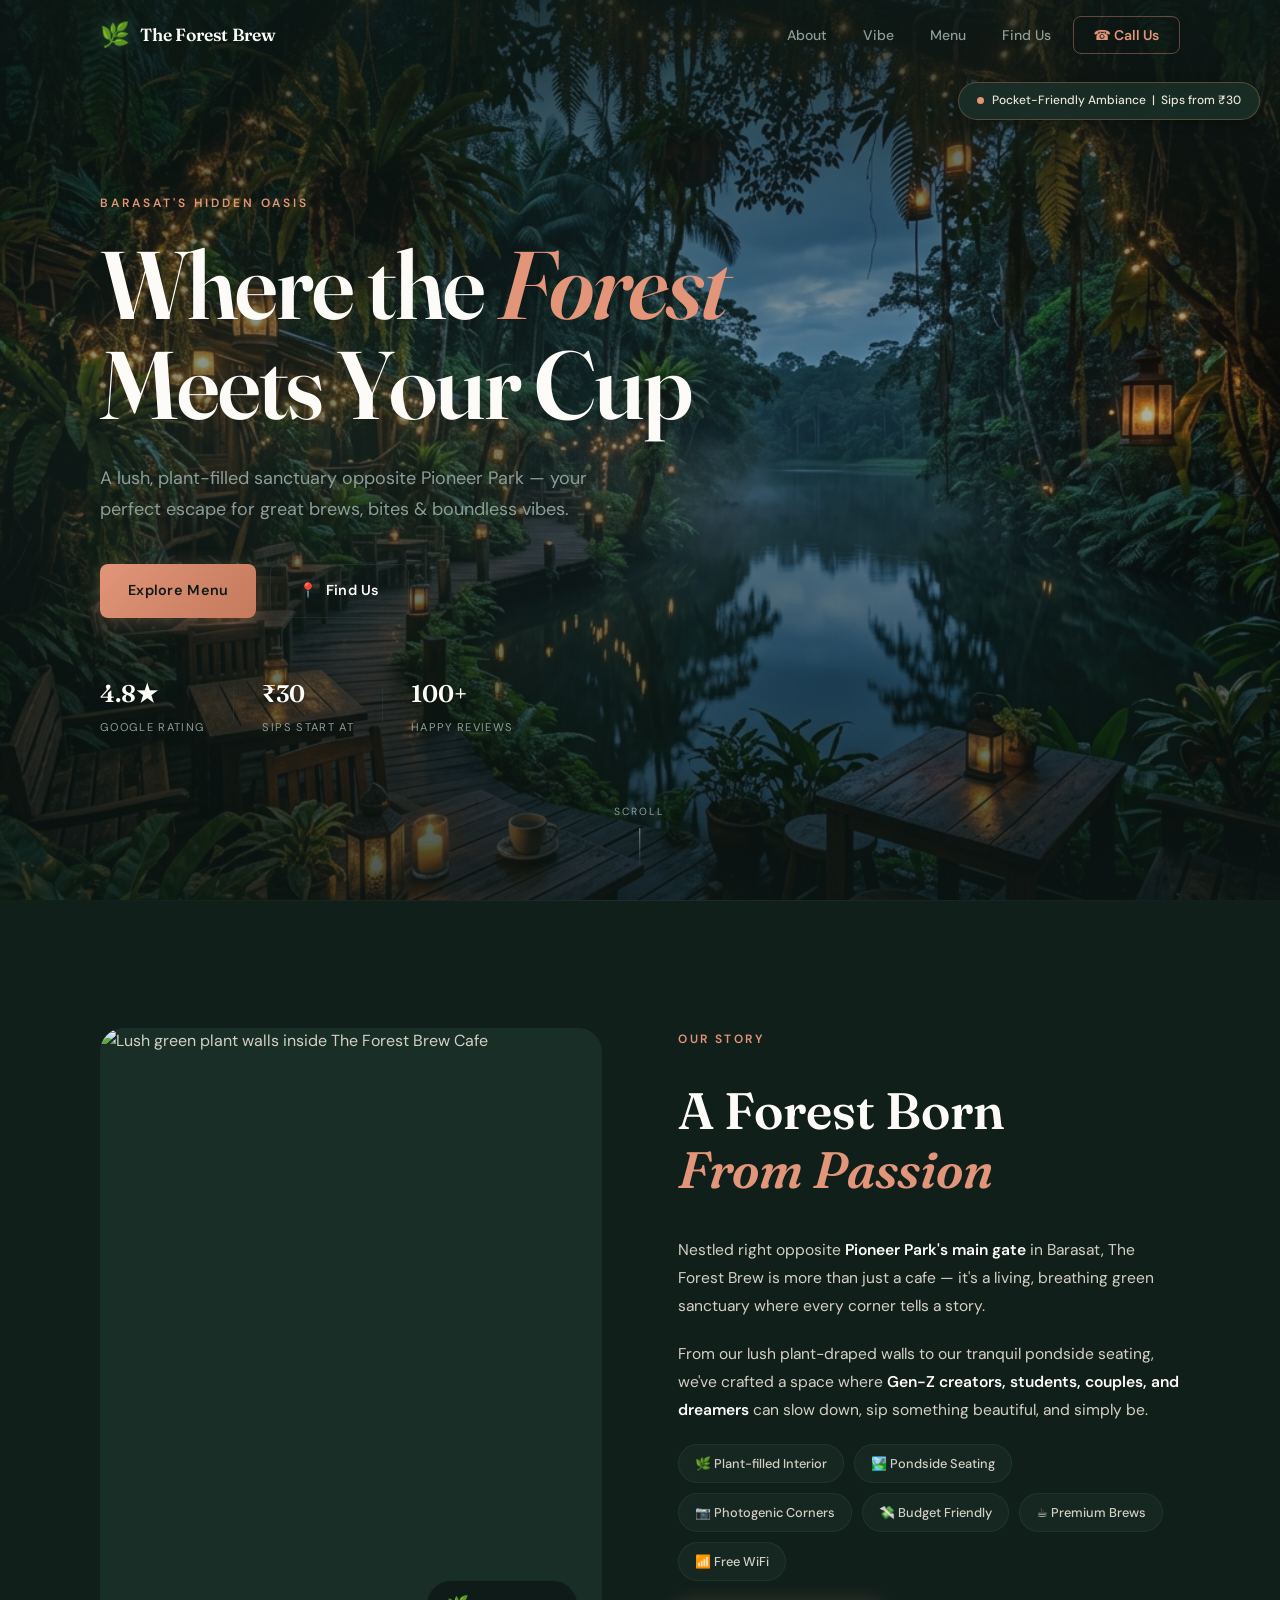
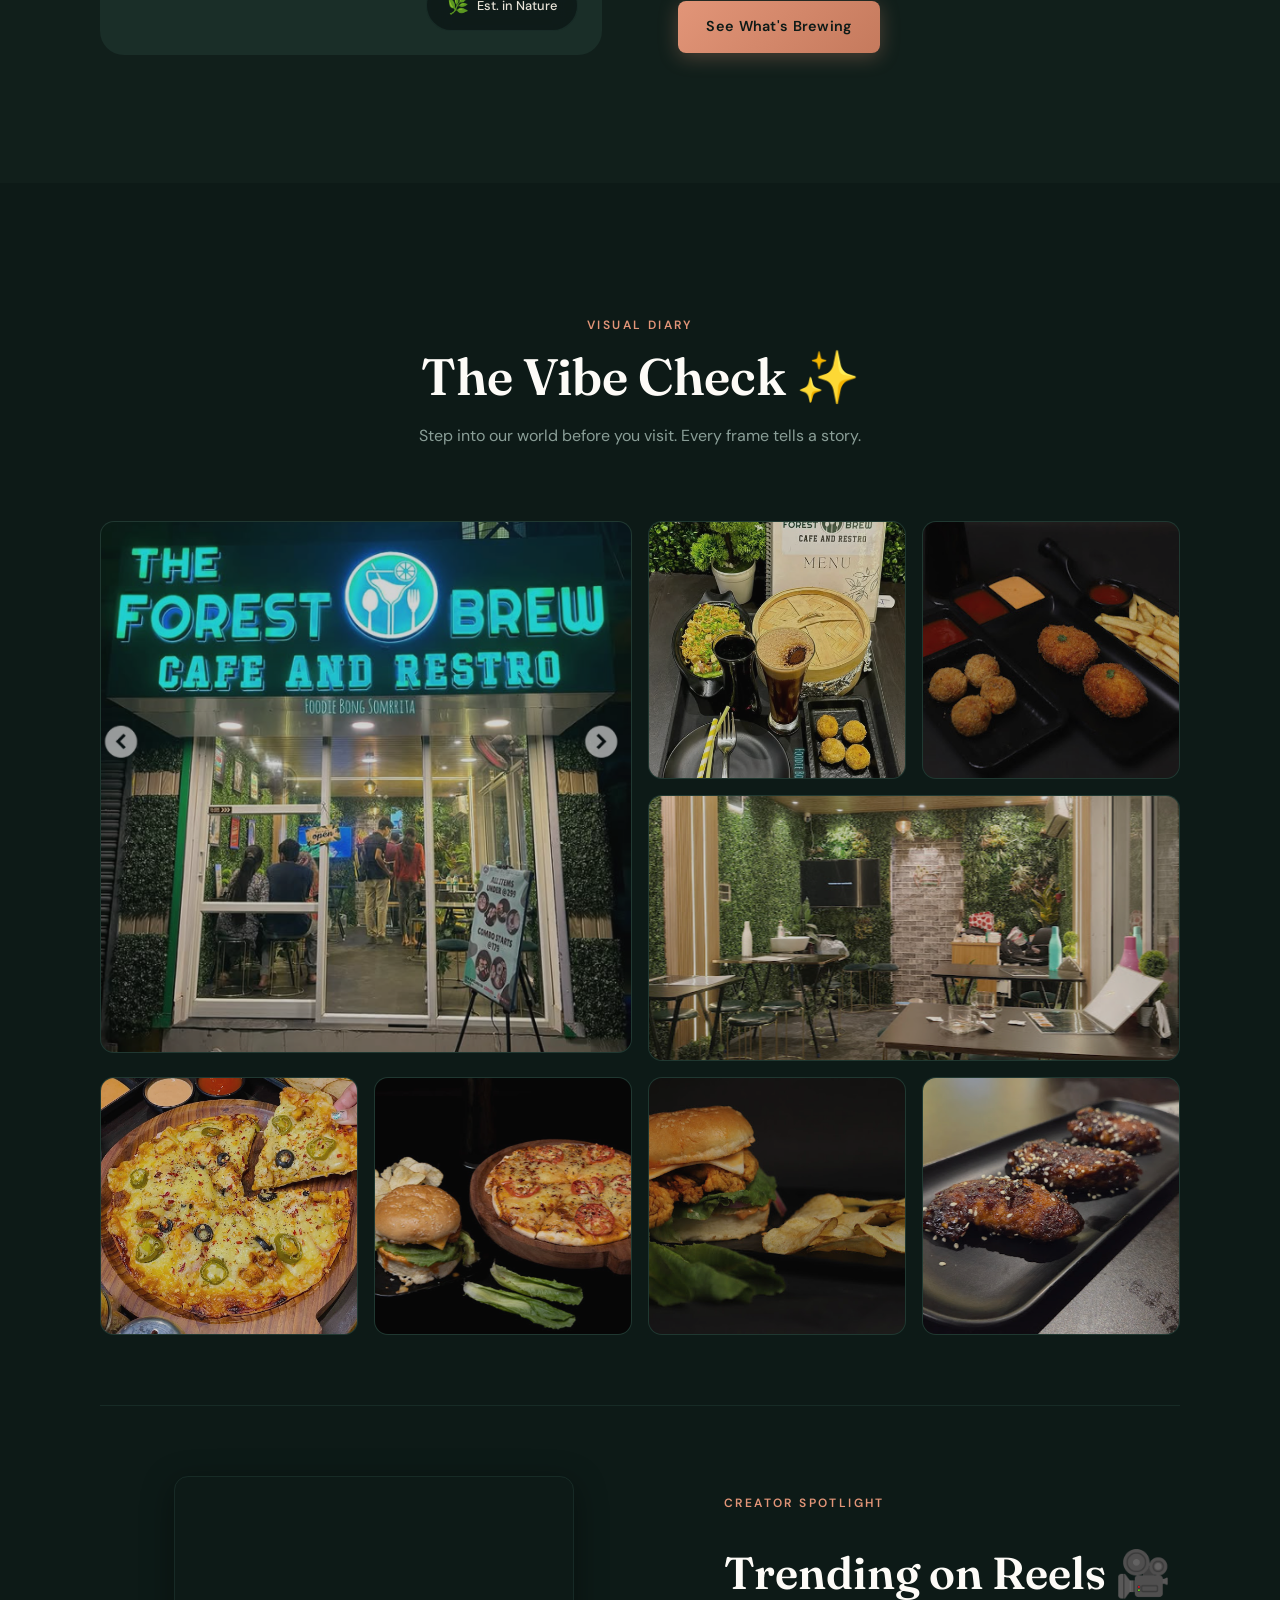
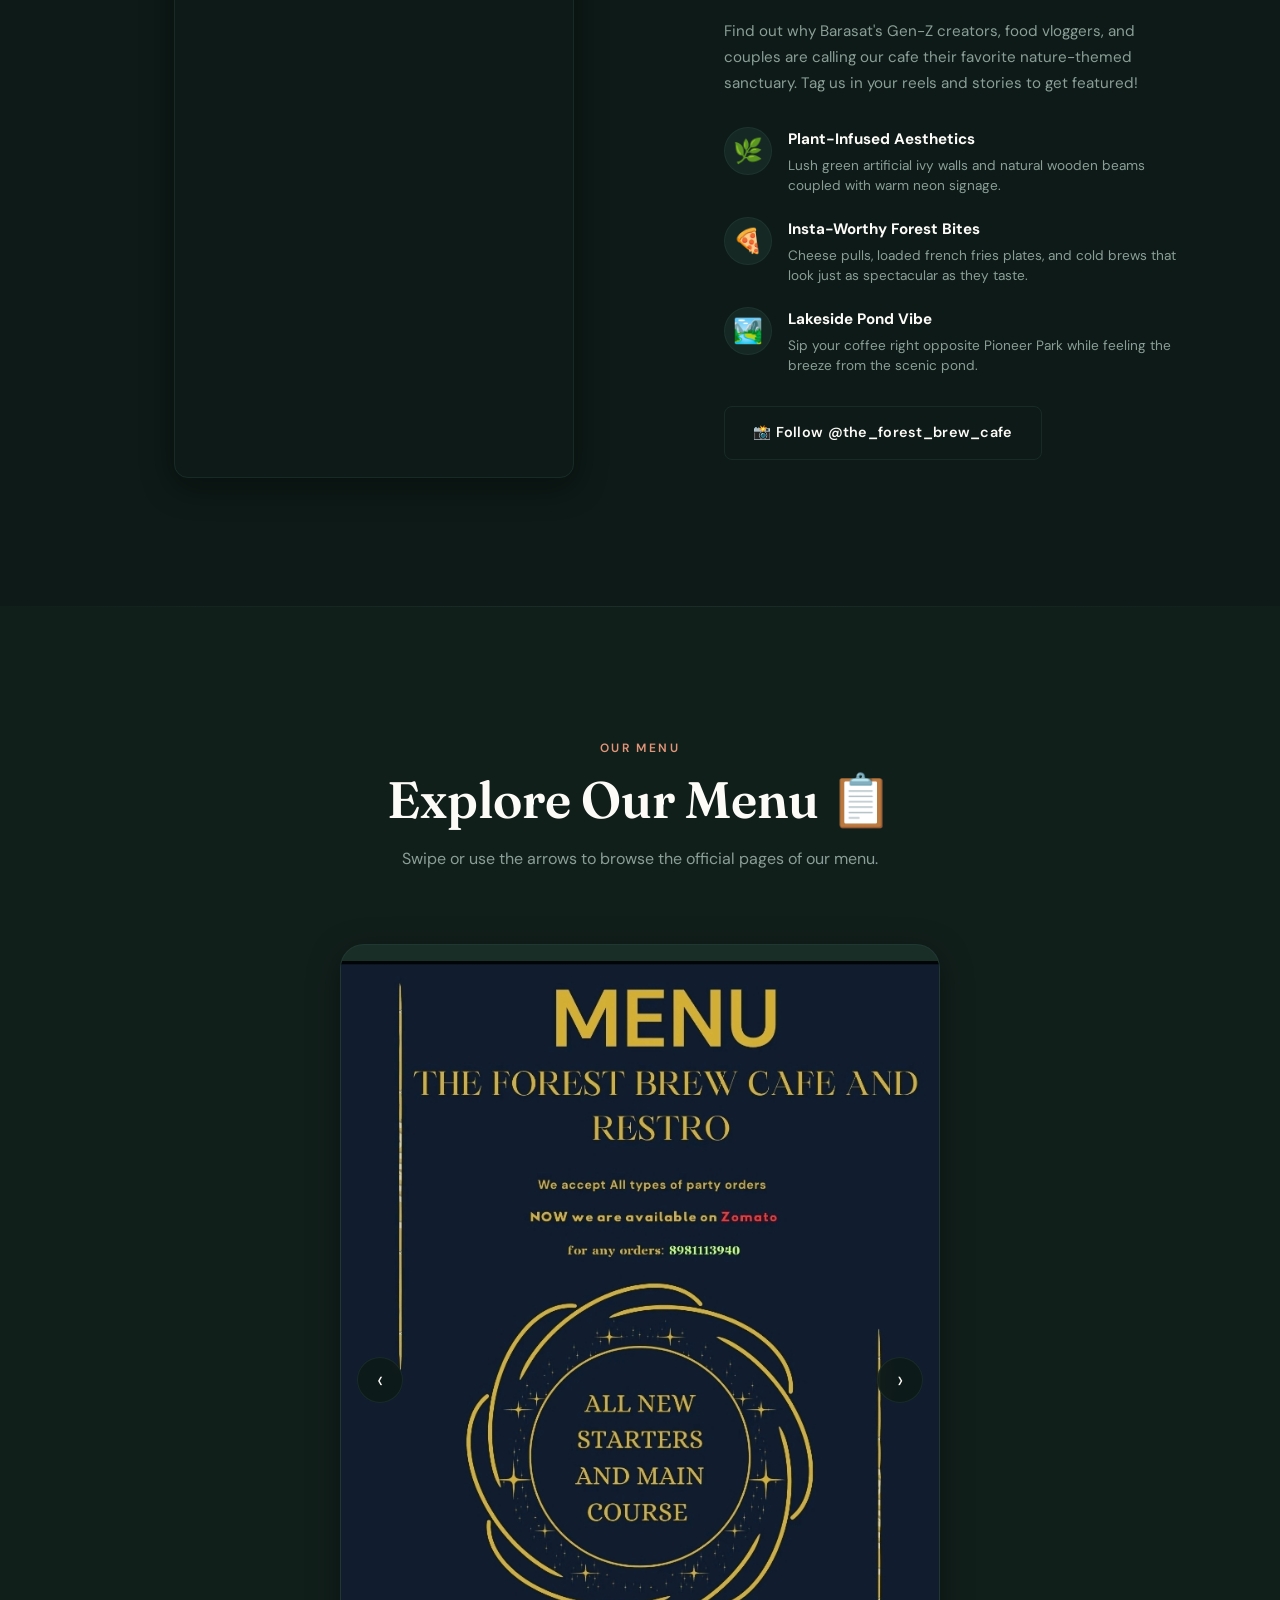
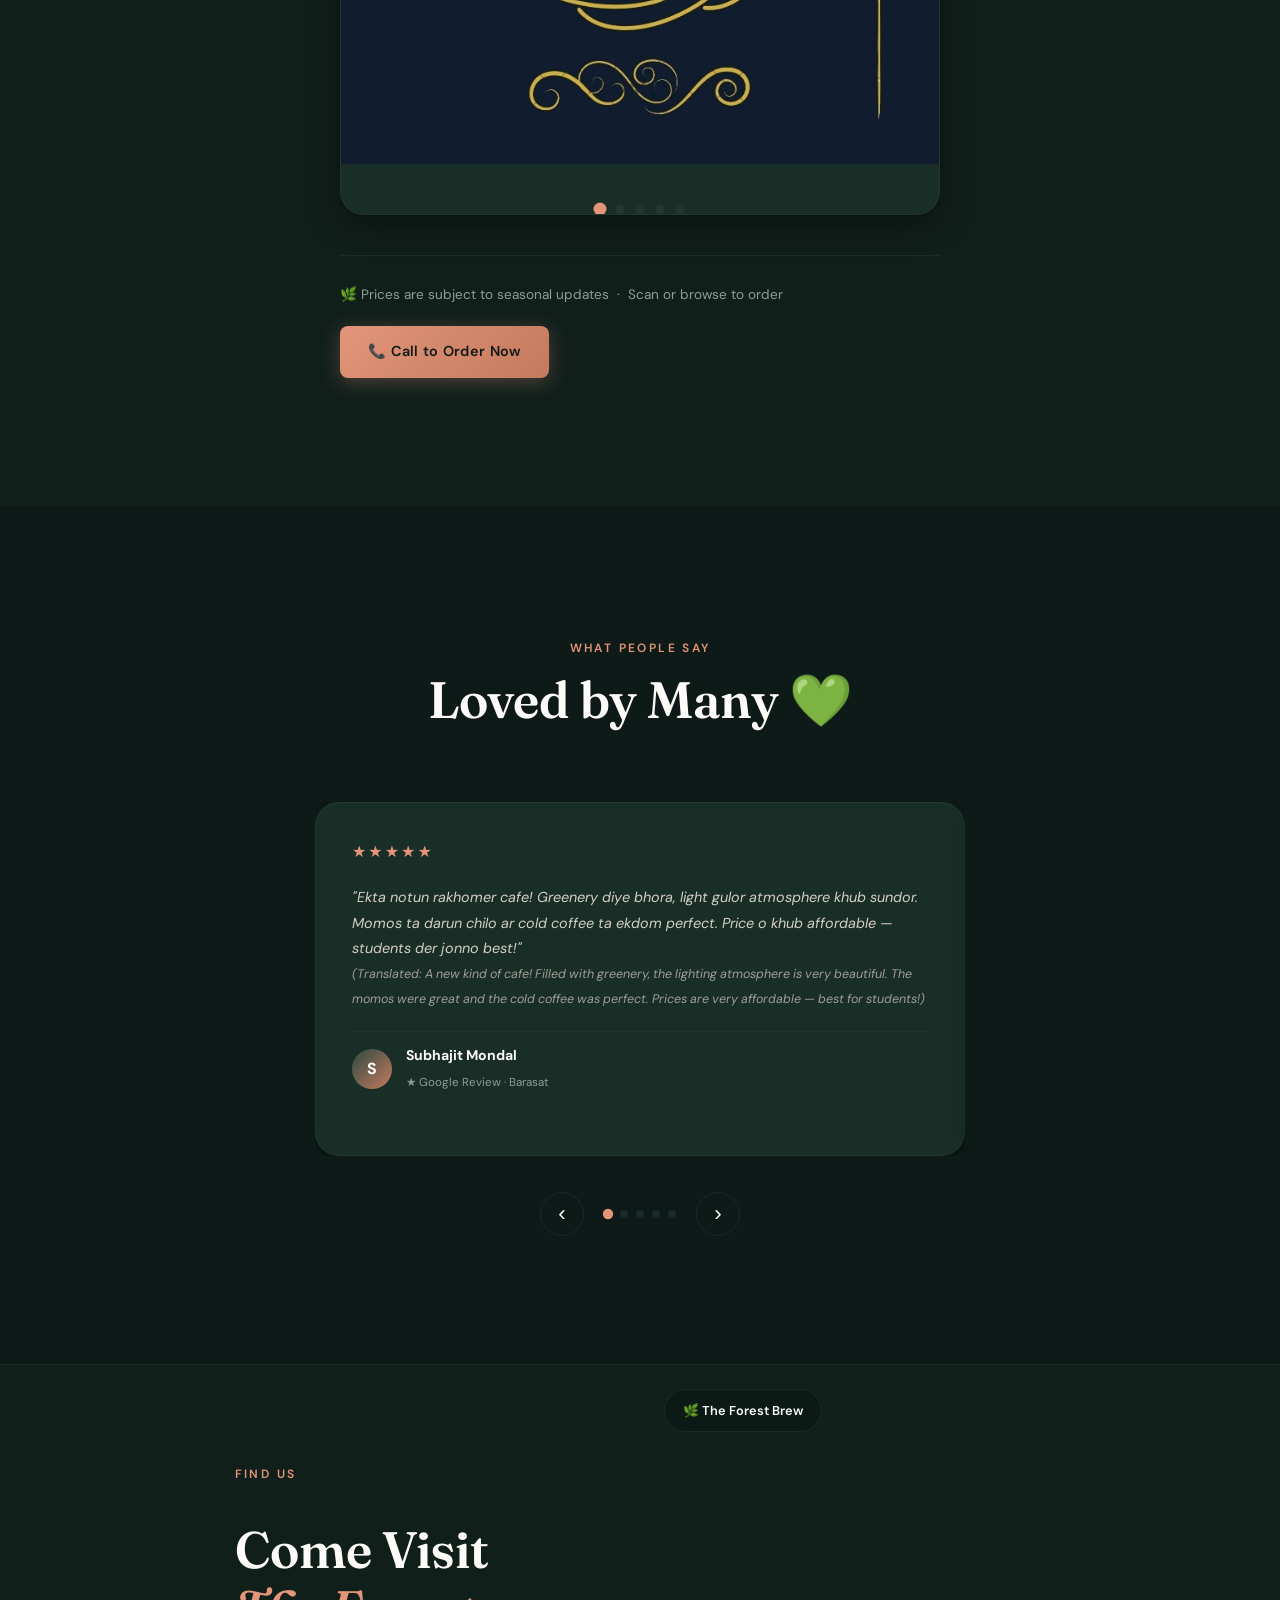
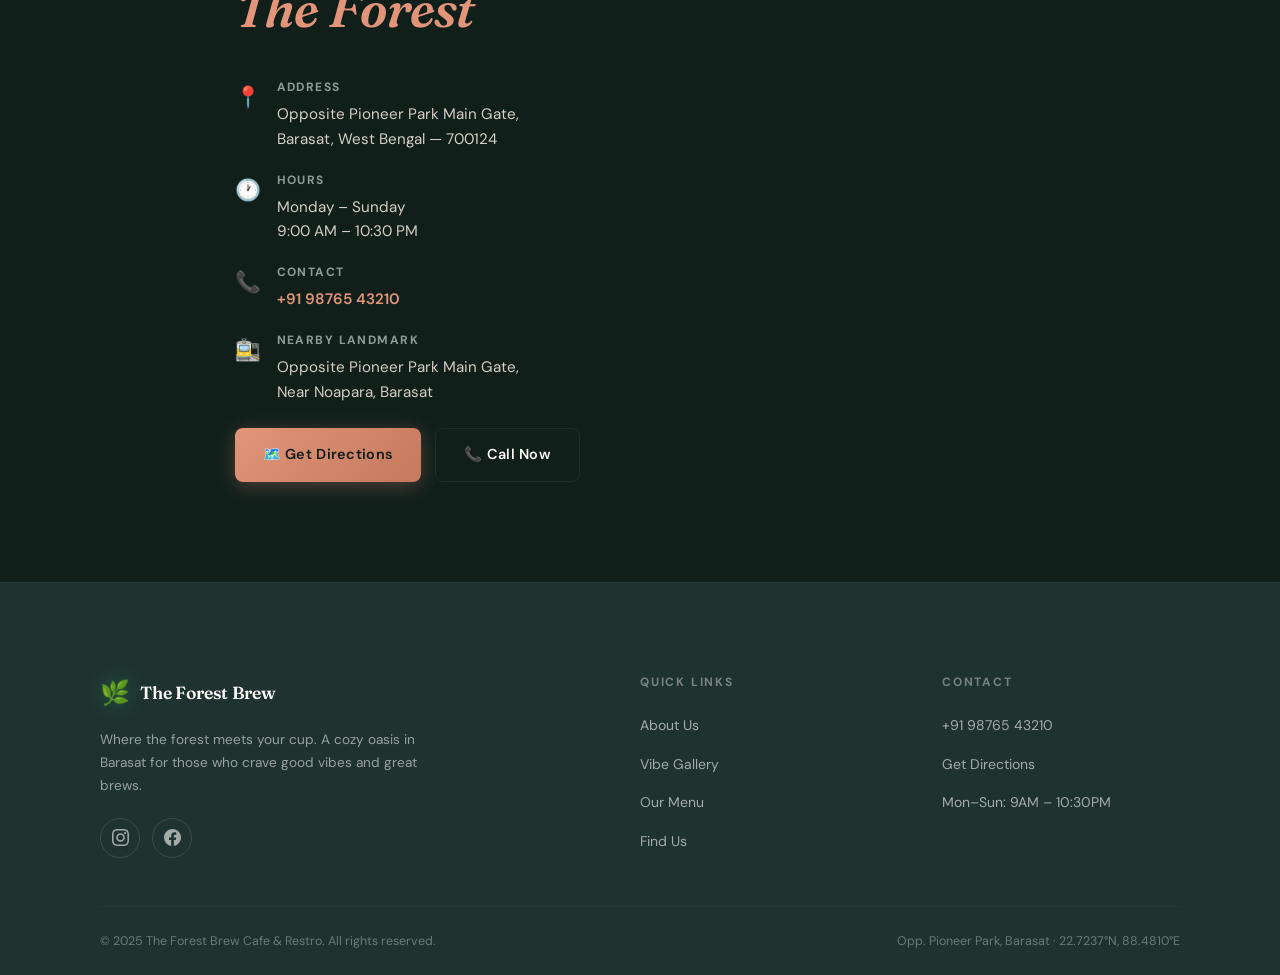
==== commit 4cde5b18: "fix: update Google Maps embed to actual location of Forest Brew Cafe" ====
--- a/index.html
+++ b/index.html
@@ -395,7 +395,7 @@
       <div class="location-map-col">
         <div class="map-wrapper" role="region" aria-label="Cafe location map">
           <iframe
-            src="https://www.google.com/maps/embed?pb=!1m18!1m12!1m3!1d3685.7490234375!2d88.47849!3d22.72374!2m3!1f0!2f0!3f0!3m2!1i1024!2i768!4f13.1!3m3!1m2!1s0x39f89d6c7e8c3a1f%3A0x4f30b43c5f50e2a!2sThe%20Forest%20Brew%20Cafe%20%26%20Restro!5e0!3m2!1sen!2sin!4v1748880000000!5m2!1sen!2sin"
+            src="https://www.google.com/maps/embed?pb=!1m18!1m12!1m3!1d3685.7483648161743!2d88.4810658!3d22.7237437!2m3!1f0!2f0!3f0!3m2!1i1024!2i768!4f13.1!3m3!1m2!1s0x39f8a3efd5ffc943%3A0x69cb28ce914e3aad!2sTHE%20FOREST%20BREW%20CAFE%20AND%20RESTRO!5e0!3m2!1sen!2sin!4v1717366308000!5m2!1sen!2sin"
             width="100%"
             height="100%"
             style="border:0;"
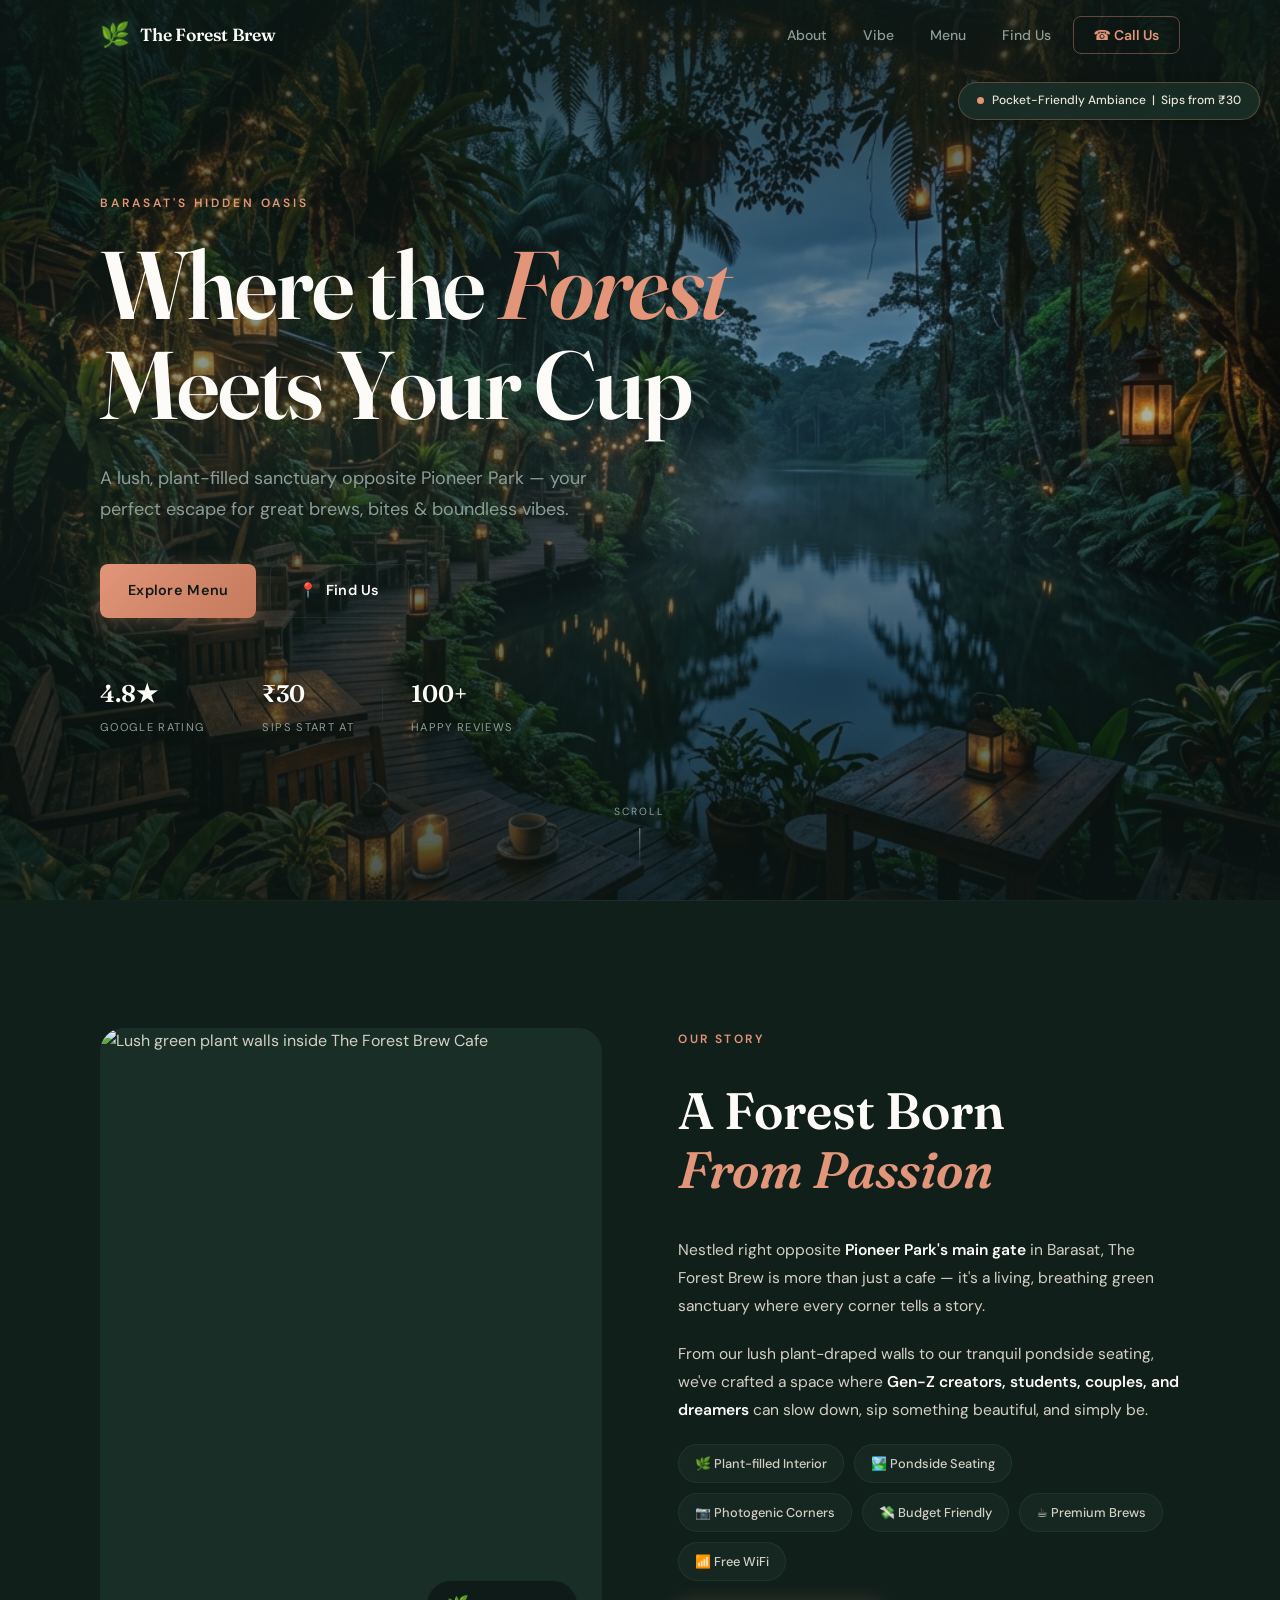
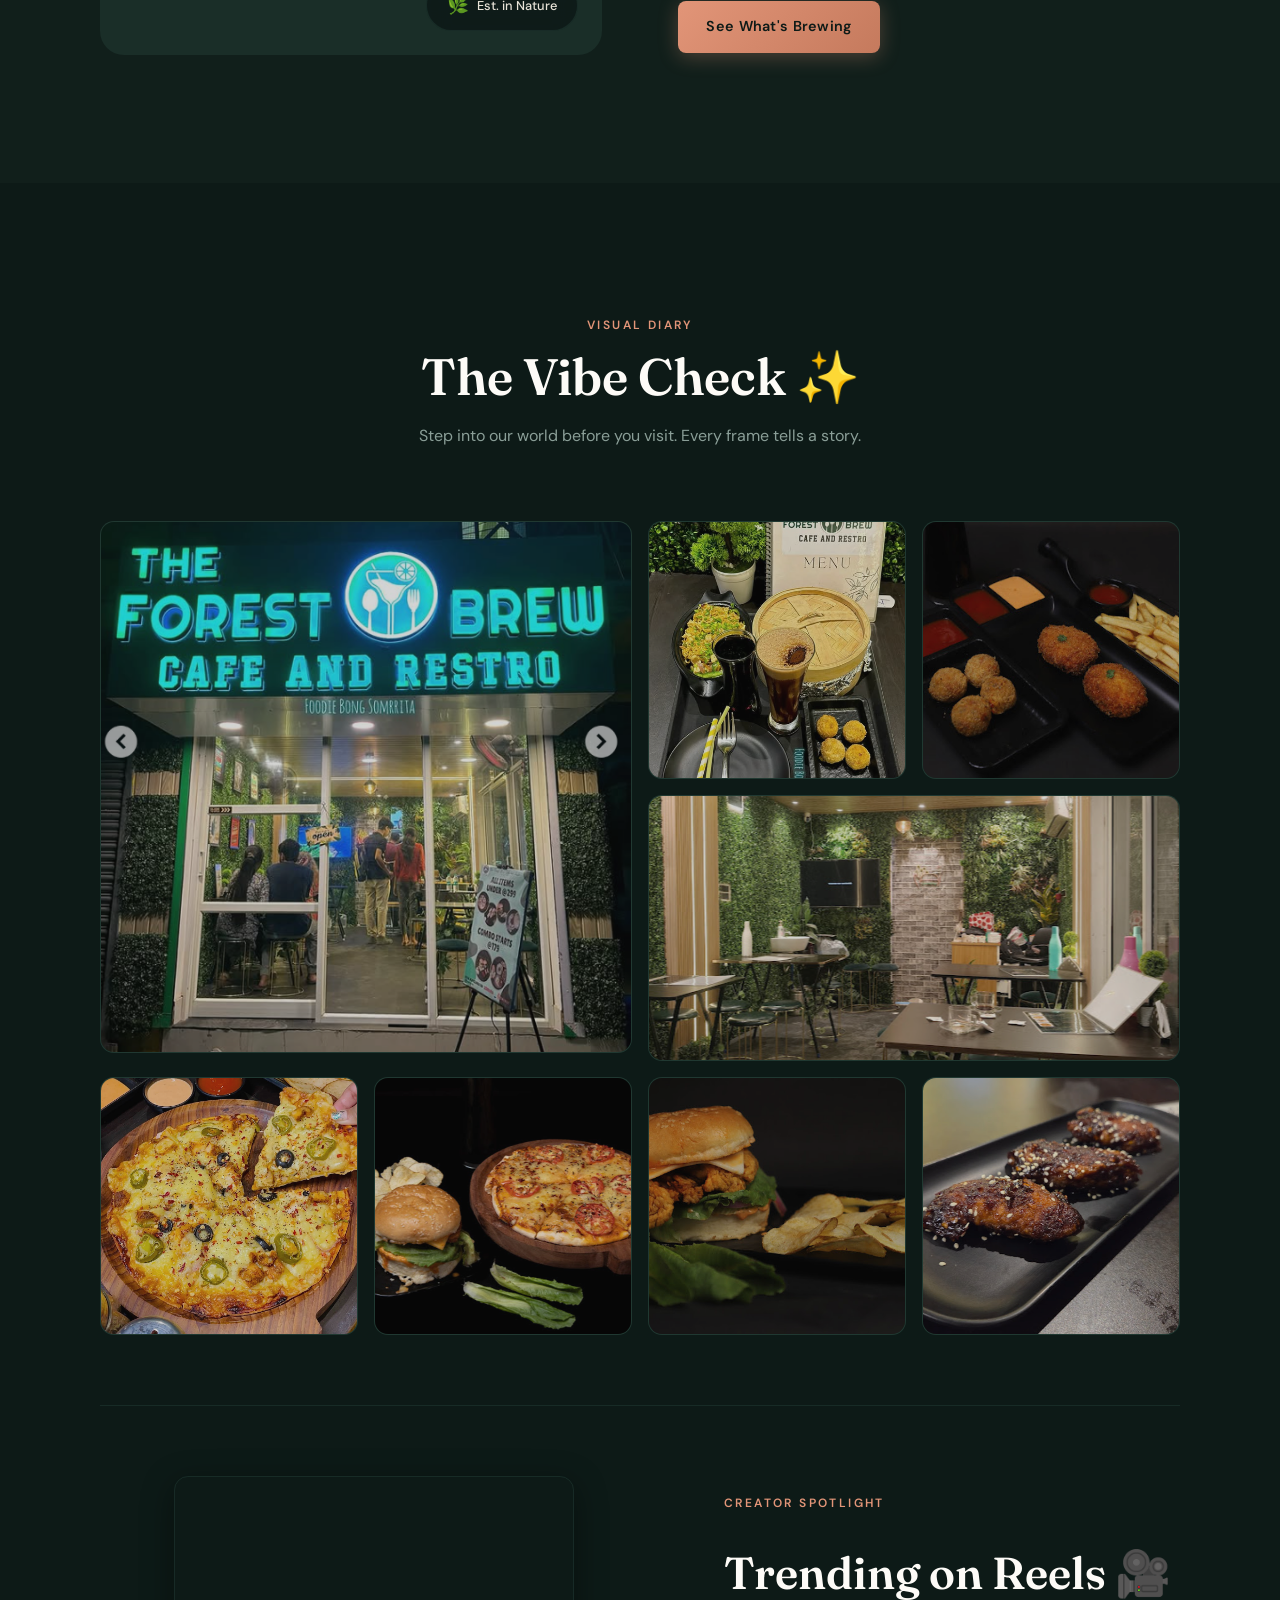
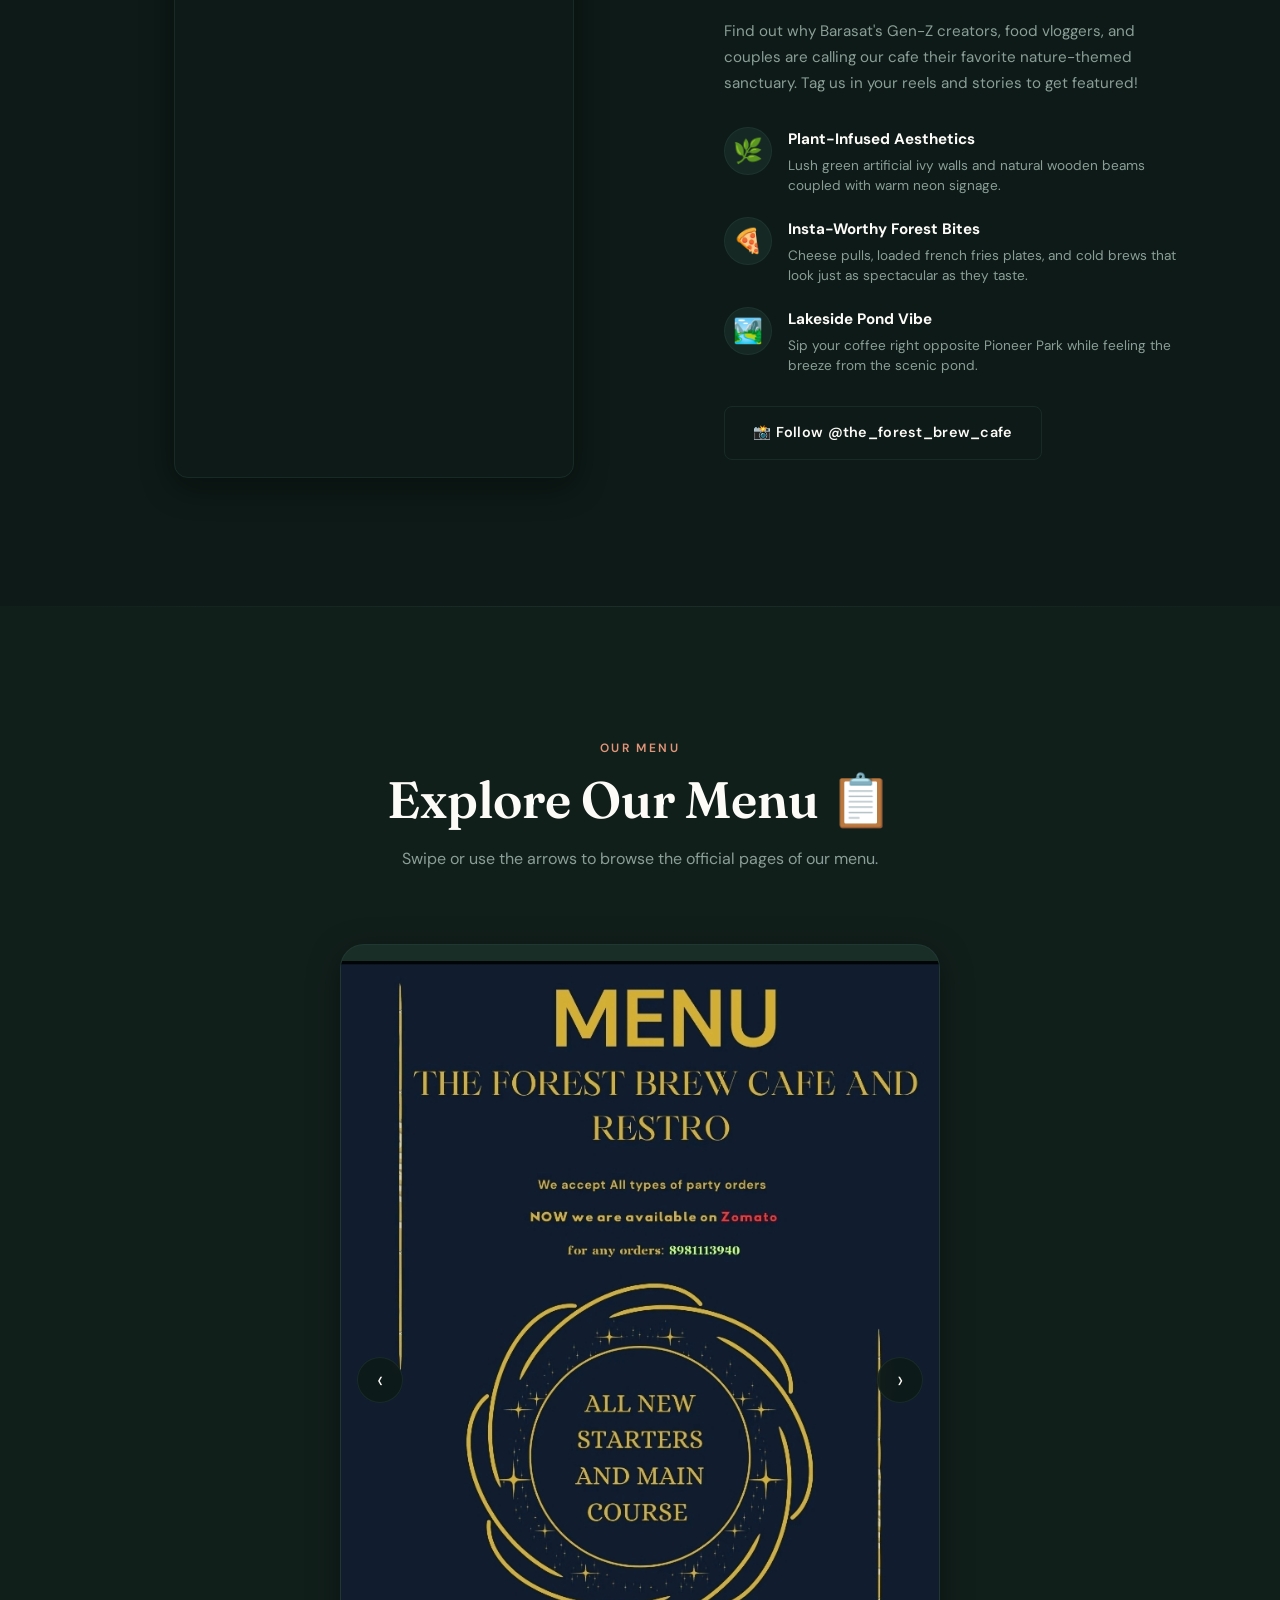
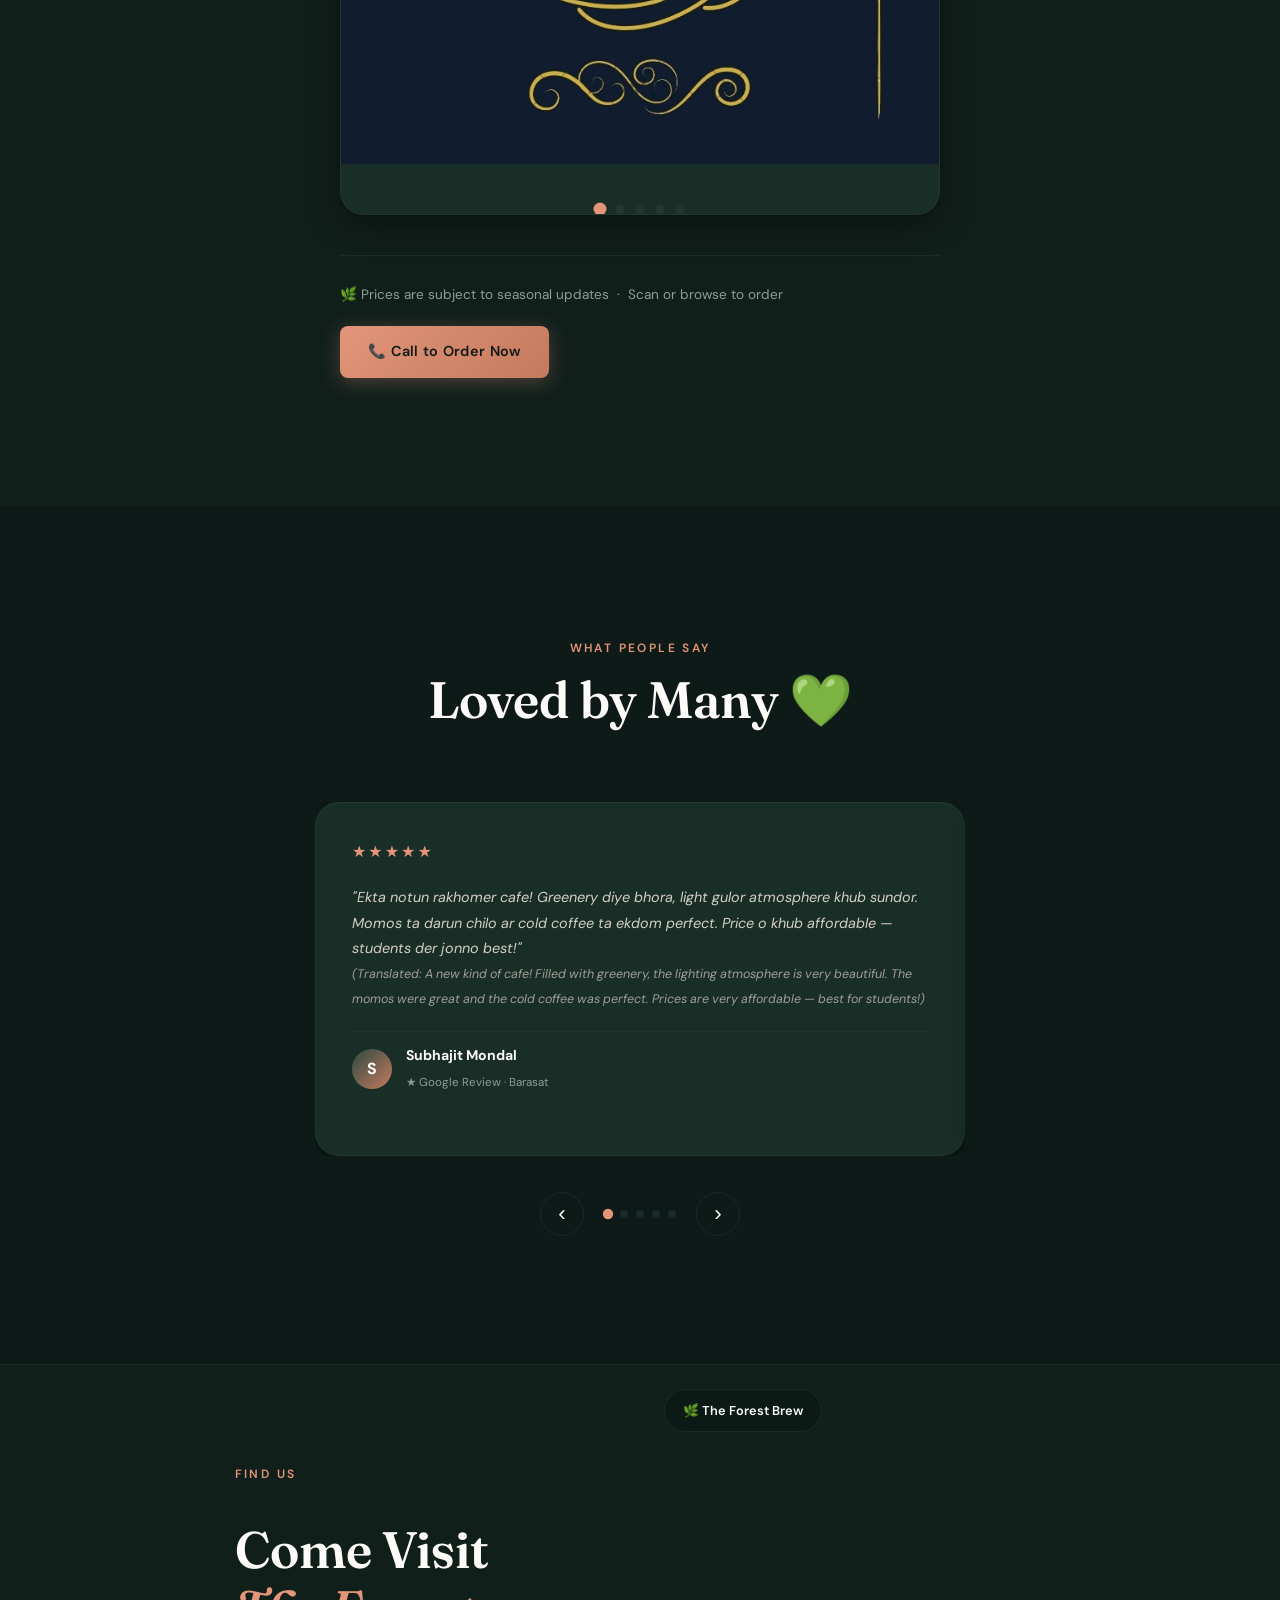
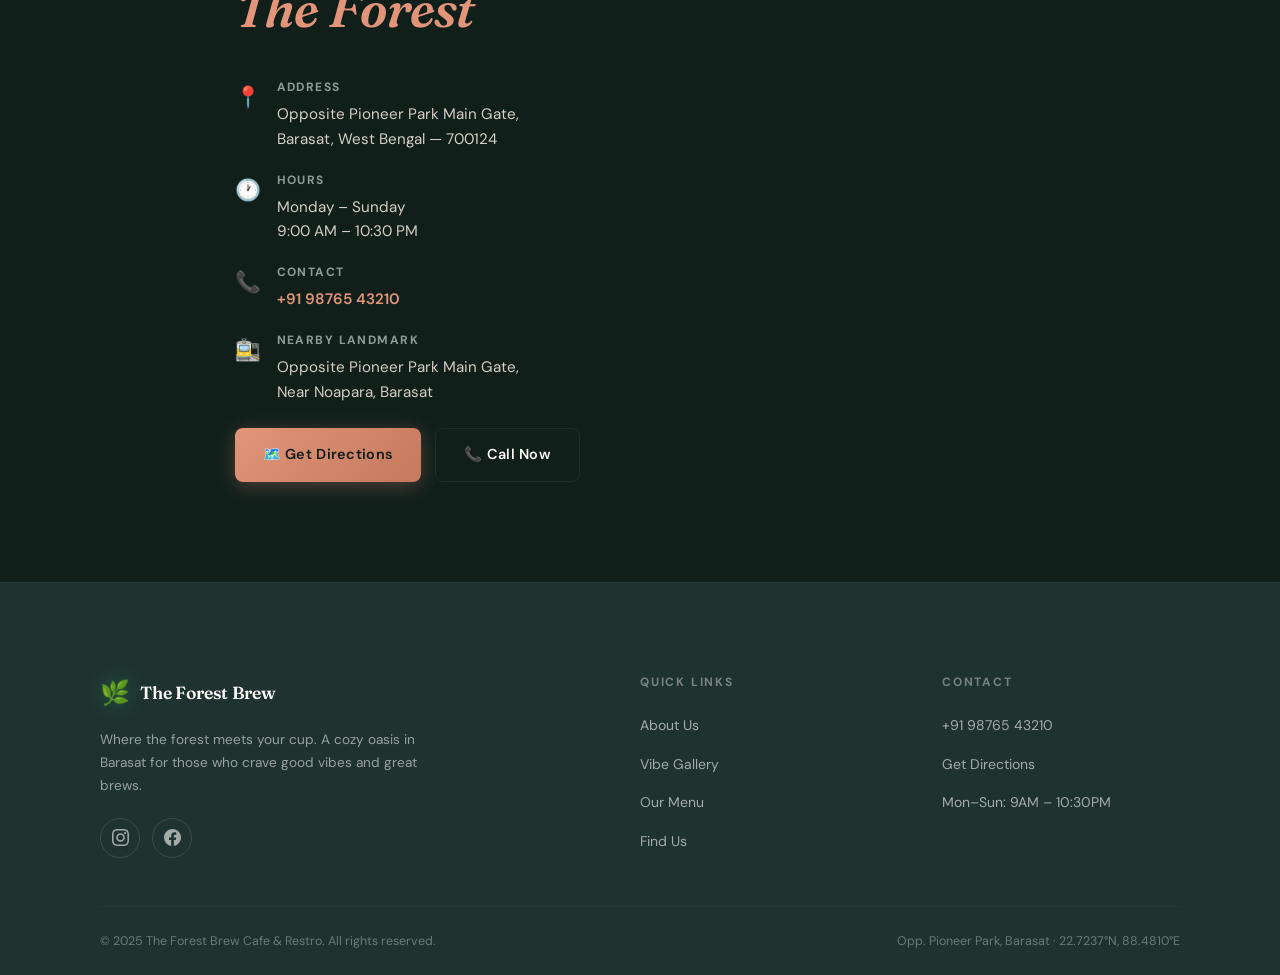
==== commit 741db13f: "style: shorten mobile hero height and add style cache buster" ====
--- a/index.html
+++ b/index.html
@@ -12,7 +12,7 @@
   <link rel="preconnect" href="https://fonts.googleapis.com">
   <link rel="preconnect" href="https://fonts.gstatic.com" crossorigin>
   <link href="https://fonts.googleapis.com/css2?family=Fraunces:ital,opsz,wght@0,9..144,300;0,9..144,400;0,9..144,600;0,9..144,700;1,9..144,300;1,9..144,400&family=DM+Sans:wght@300;400;500;600&display=swap" rel="stylesheet">
-  <link rel="stylesheet" href="style.css">
+  <link rel="stylesheet" href="style.css?v=2.1">
   <itemprop name="name" content="The Forest Brew Cafe & Restro">
   <itemprop name="address" content="Opposite Pioneer Park Main Gate, Barasat, West Bengal 700124">
   <itemprop name="telephone" content="+919876543210">
--- a/style.css
+++ b/style.css
@@ -1385,8 +1385,25 @@
     right: 10px;
   }
 
+  .hero {
+    min-height: 420px;
+    height: 58vh;
+  }
+
   .hero-content {
-    padding: calc(60px + 48px) 20px 80px;
+    padding: 84px 20px 30px;
+  }
+
+  .hero-title {
+    margin-bottom: 16px;
+  }
+
+  .hero-subtitle {
+    margin-bottom: 20px;
+  }
+
+  .hero-actions {
+    margin-bottom: 28px;
   }
 
   .hero-stats {
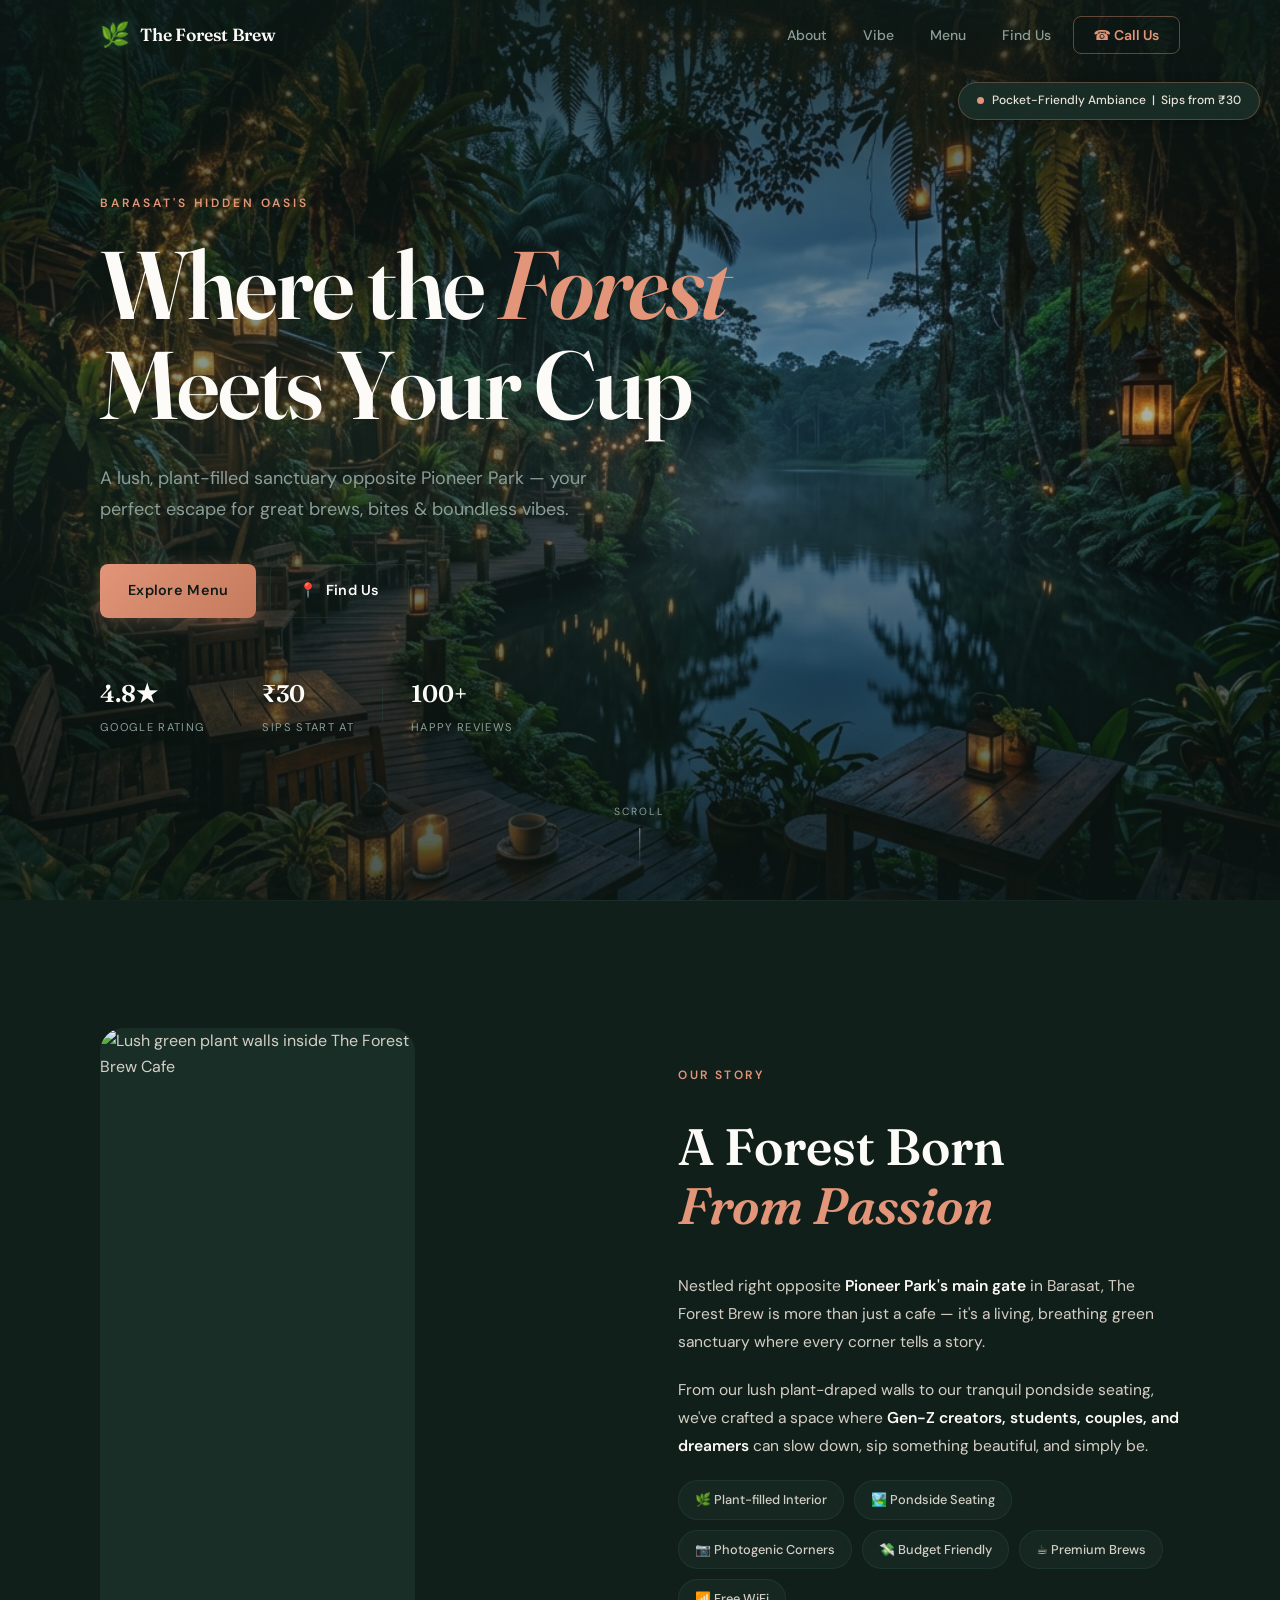
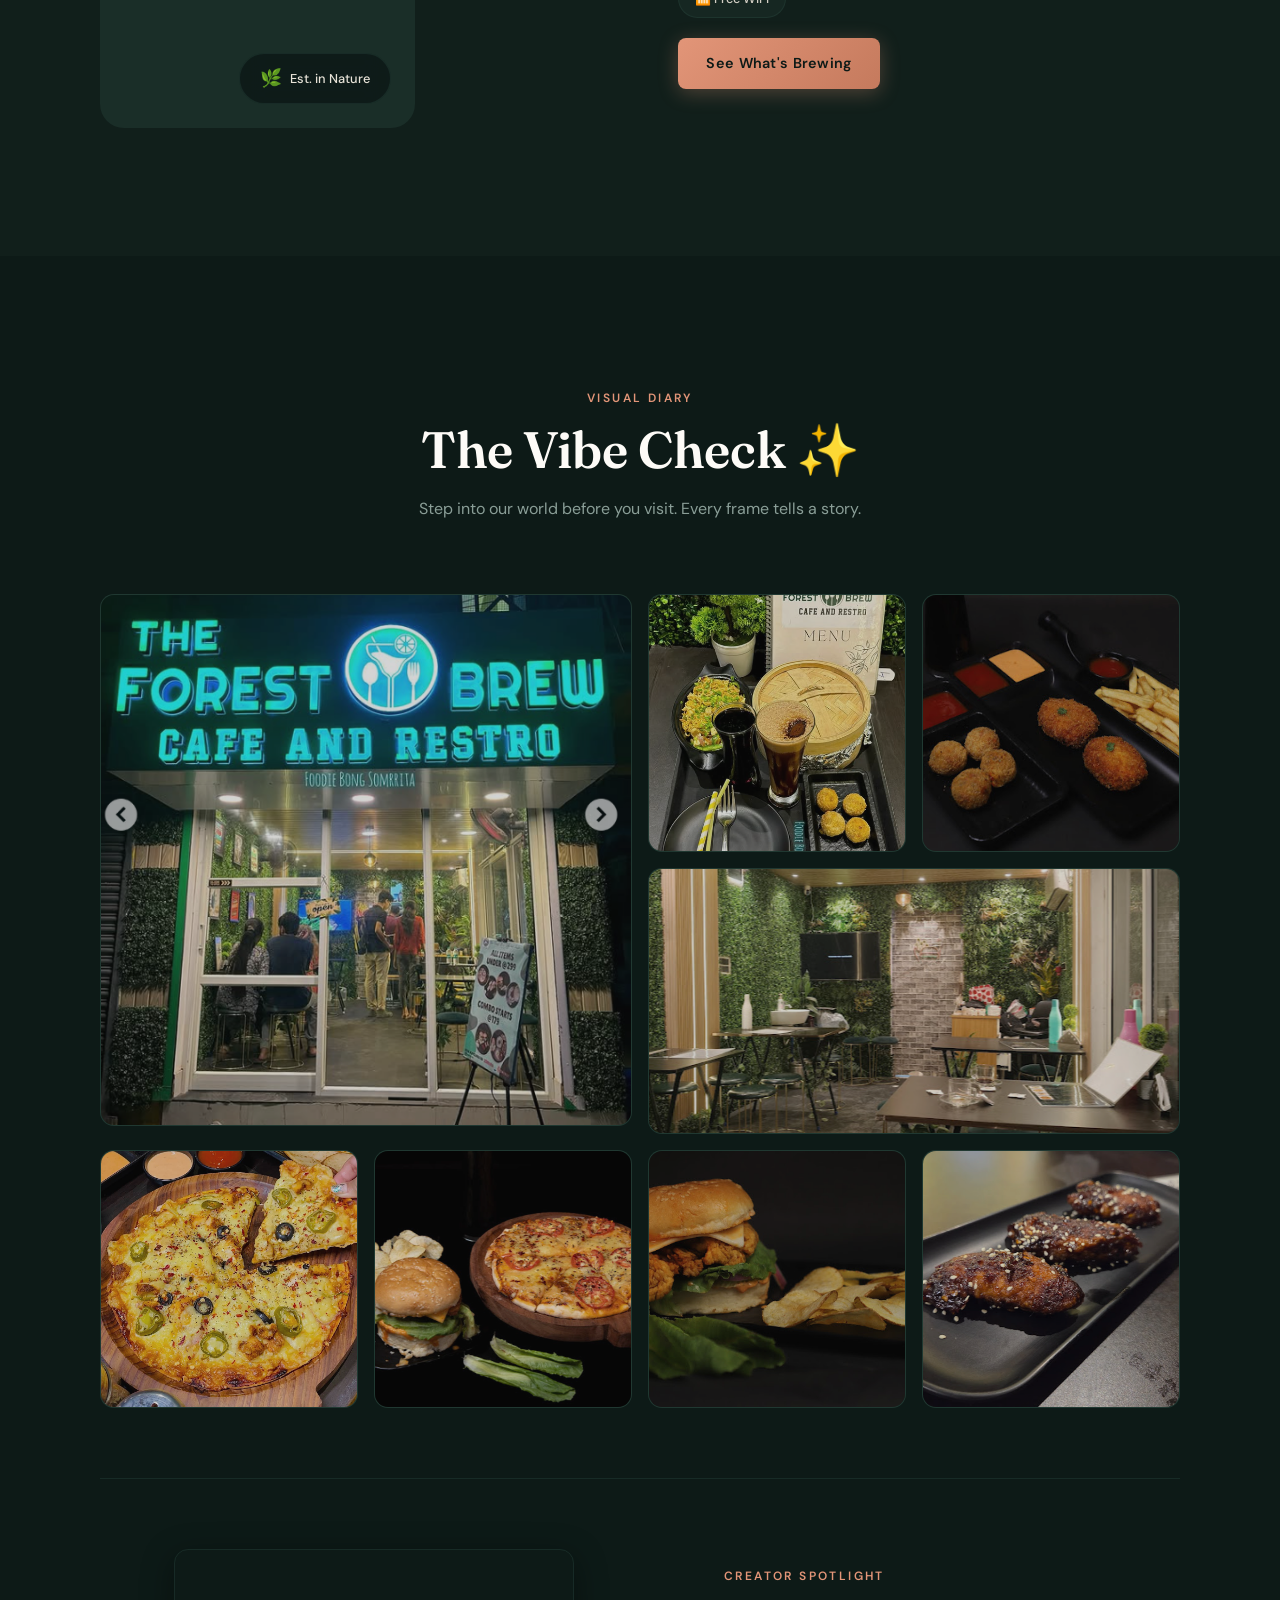
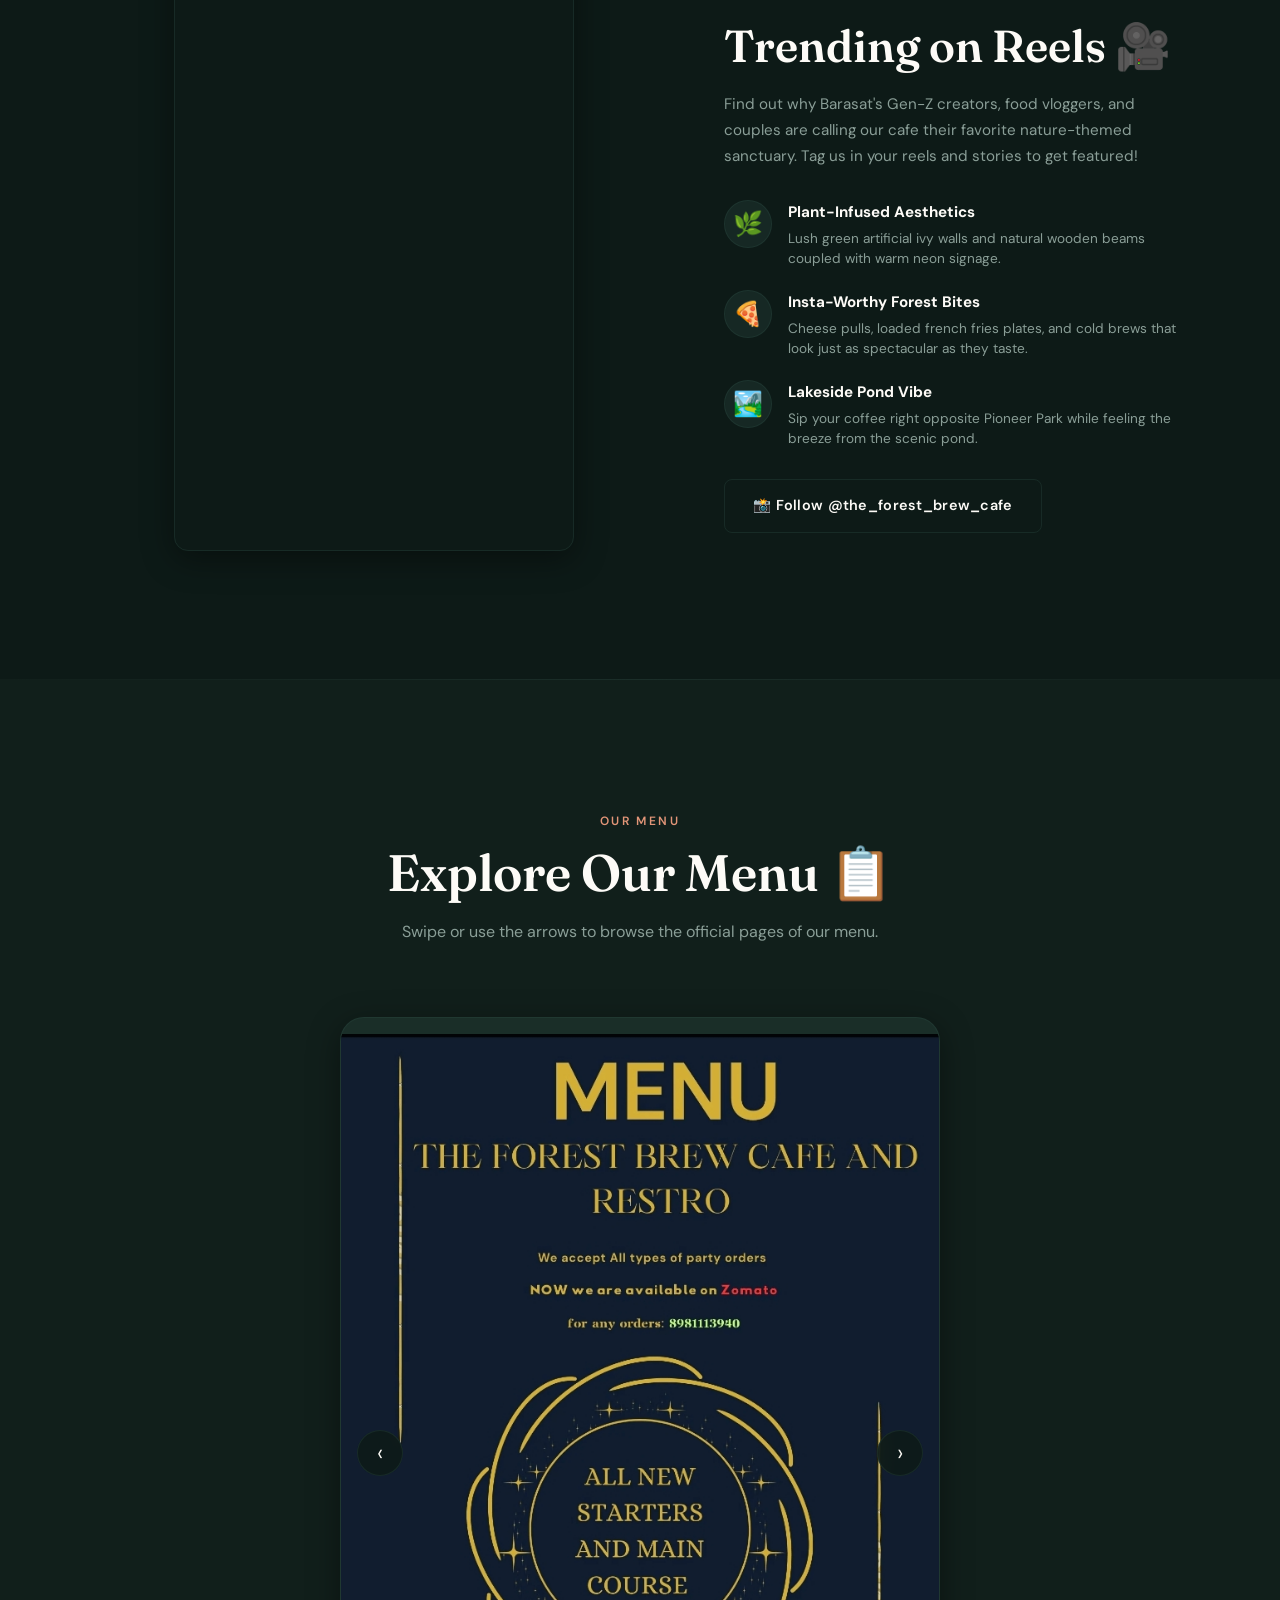
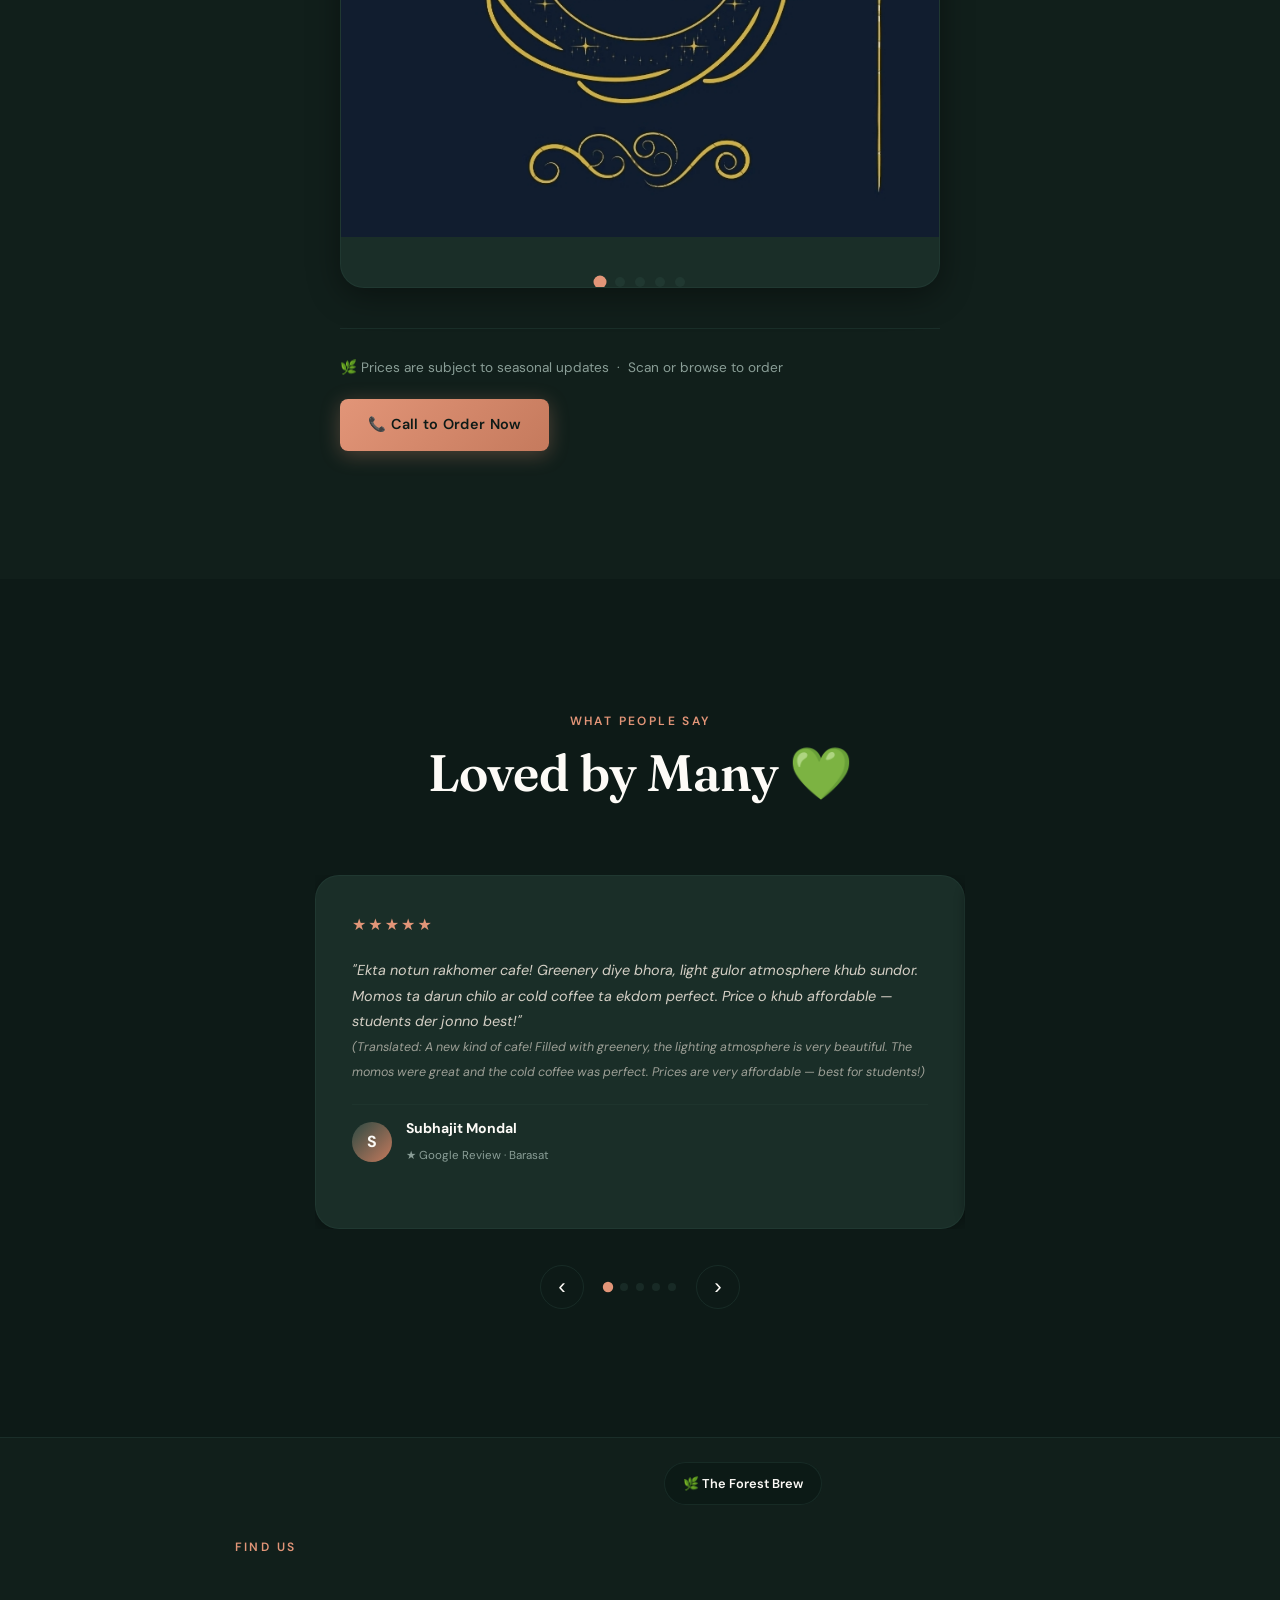
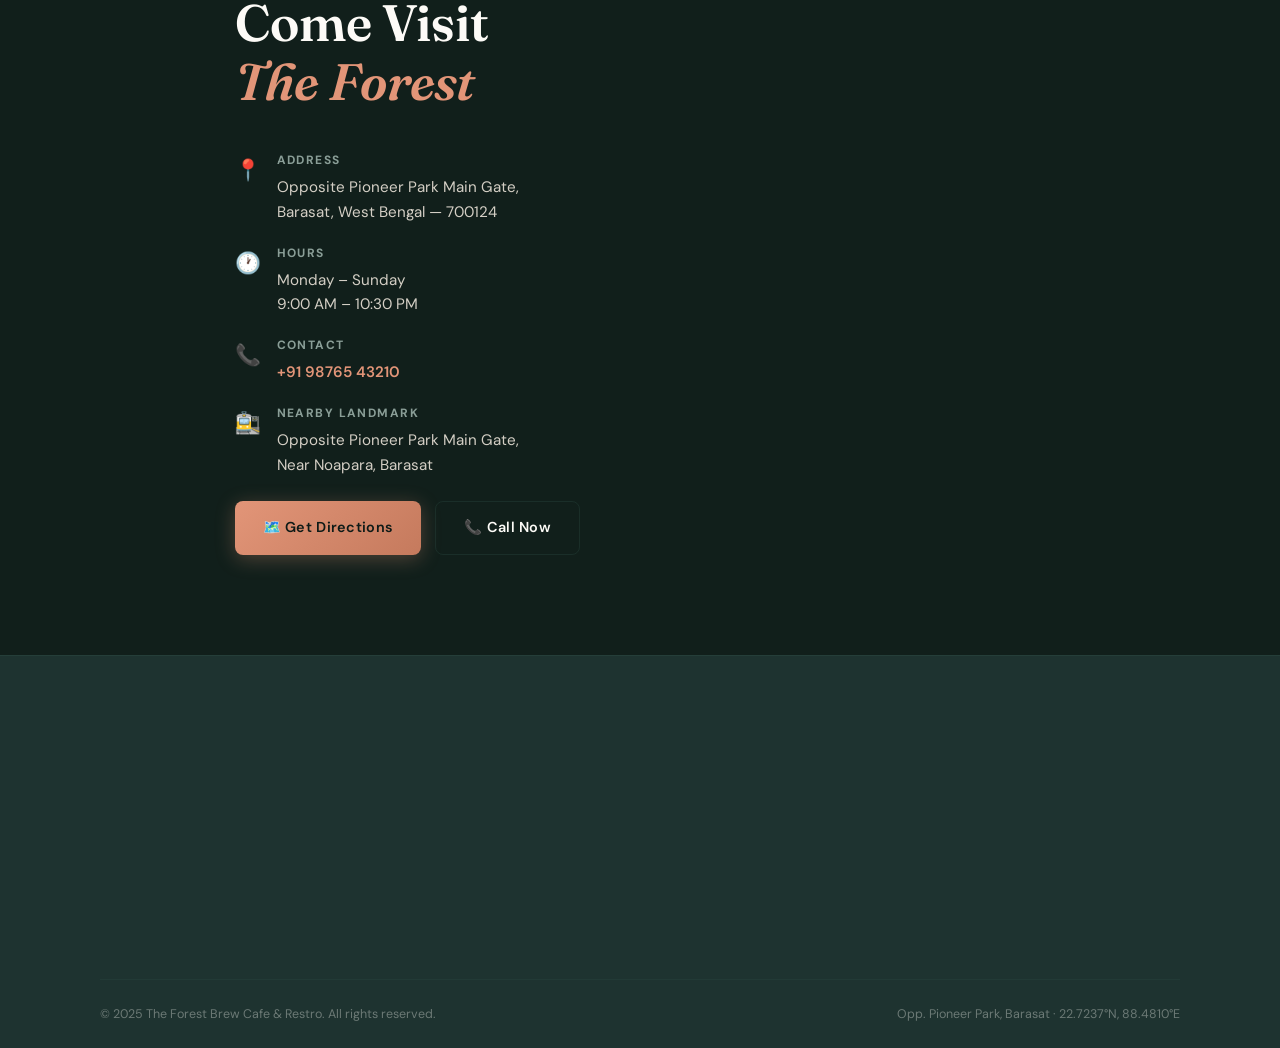
==== commit abd05469: "style: fix aspect ratio of About section image bap.png and bump cache v2.2" ====
--- a/index.html
+++ b/index.html
@@ -12,7 +12,7 @@
   <link rel="preconnect" href="https://fonts.googleapis.com">
   <link rel="preconnect" href="https://fonts.gstatic.com" crossorigin>
   <link href="https://fonts.googleapis.com/css2?family=Fraunces:ital,opsz,wght@0,9..144,300;0,9..144,400;0,9..144,600;0,9..144,700;1,9..144,300;1,9..144,400&family=DM+Sans:wght@300;400;500;600&display=swap" rel="stylesheet">
-  <link rel="stylesheet" href="style.css?v=2.1">
+  <link rel="stylesheet" href="style.css?v=2.2">
   <itemprop name="name" content="The Forest Brew Cafe & Restro">
   <itemprop name="address" content="Opposite Pioneer Park Main Gate, Barasat, West Bengal 700124">
   <itemprop name="telephone" content="+919876543210">
--- a/style.css
+++ b/style.css
@@ -552,9 +552,9 @@
   position: relative;
   border-radius: var(--radius-lg);
   overflow: hidden;
-  aspect-ratio: 4/5;
+  aspect-ratio: 1376 / 3058;
+  max-height: 700px;
   background: var(--color-bg-card);
-  min-height: 400px;
 }
 
 .about-img-wrapper img {
@@ -1292,7 +1292,9 @@
   }
 
   .about-img-wrapper {
-    aspect-ratio: 4/3;
+    aspect-ratio: 1376 / 3058;
+    max-height: 600px;
+    margin: 0 auto;
   }
 
   .vibe-grid {
@@ -1421,7 +1423,11 @@
 
   .hero-actions .btn { width: 100%; justify-content: center; }
 
-  .about-img-wrapper { aspect-ratio: 16/10; }
+  .about-img-wrapper {
+    aspect-ratio: 1376 / 3058;
+    max-height: 550px;
+    margin: 0 auto;
+  }
 
   .vibe-grid {
     grid-template-columns: 1fr 1fr;
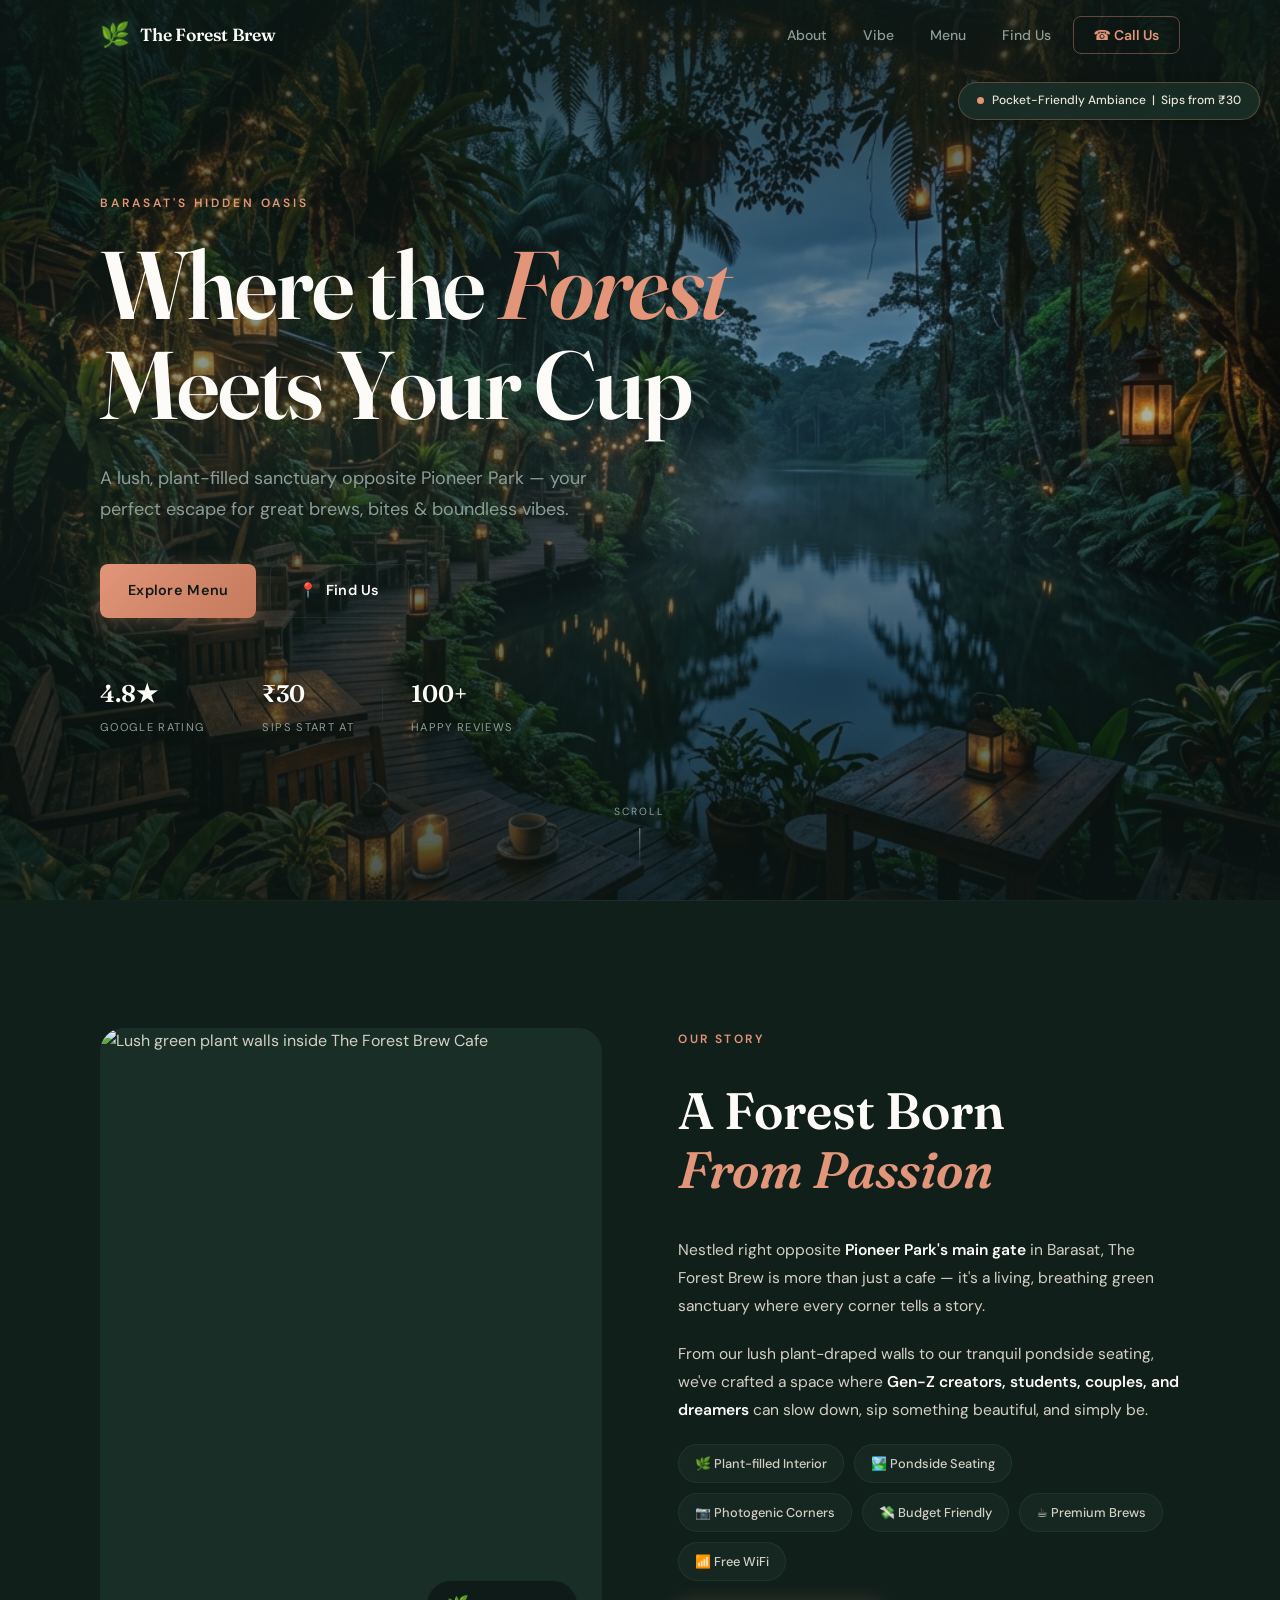
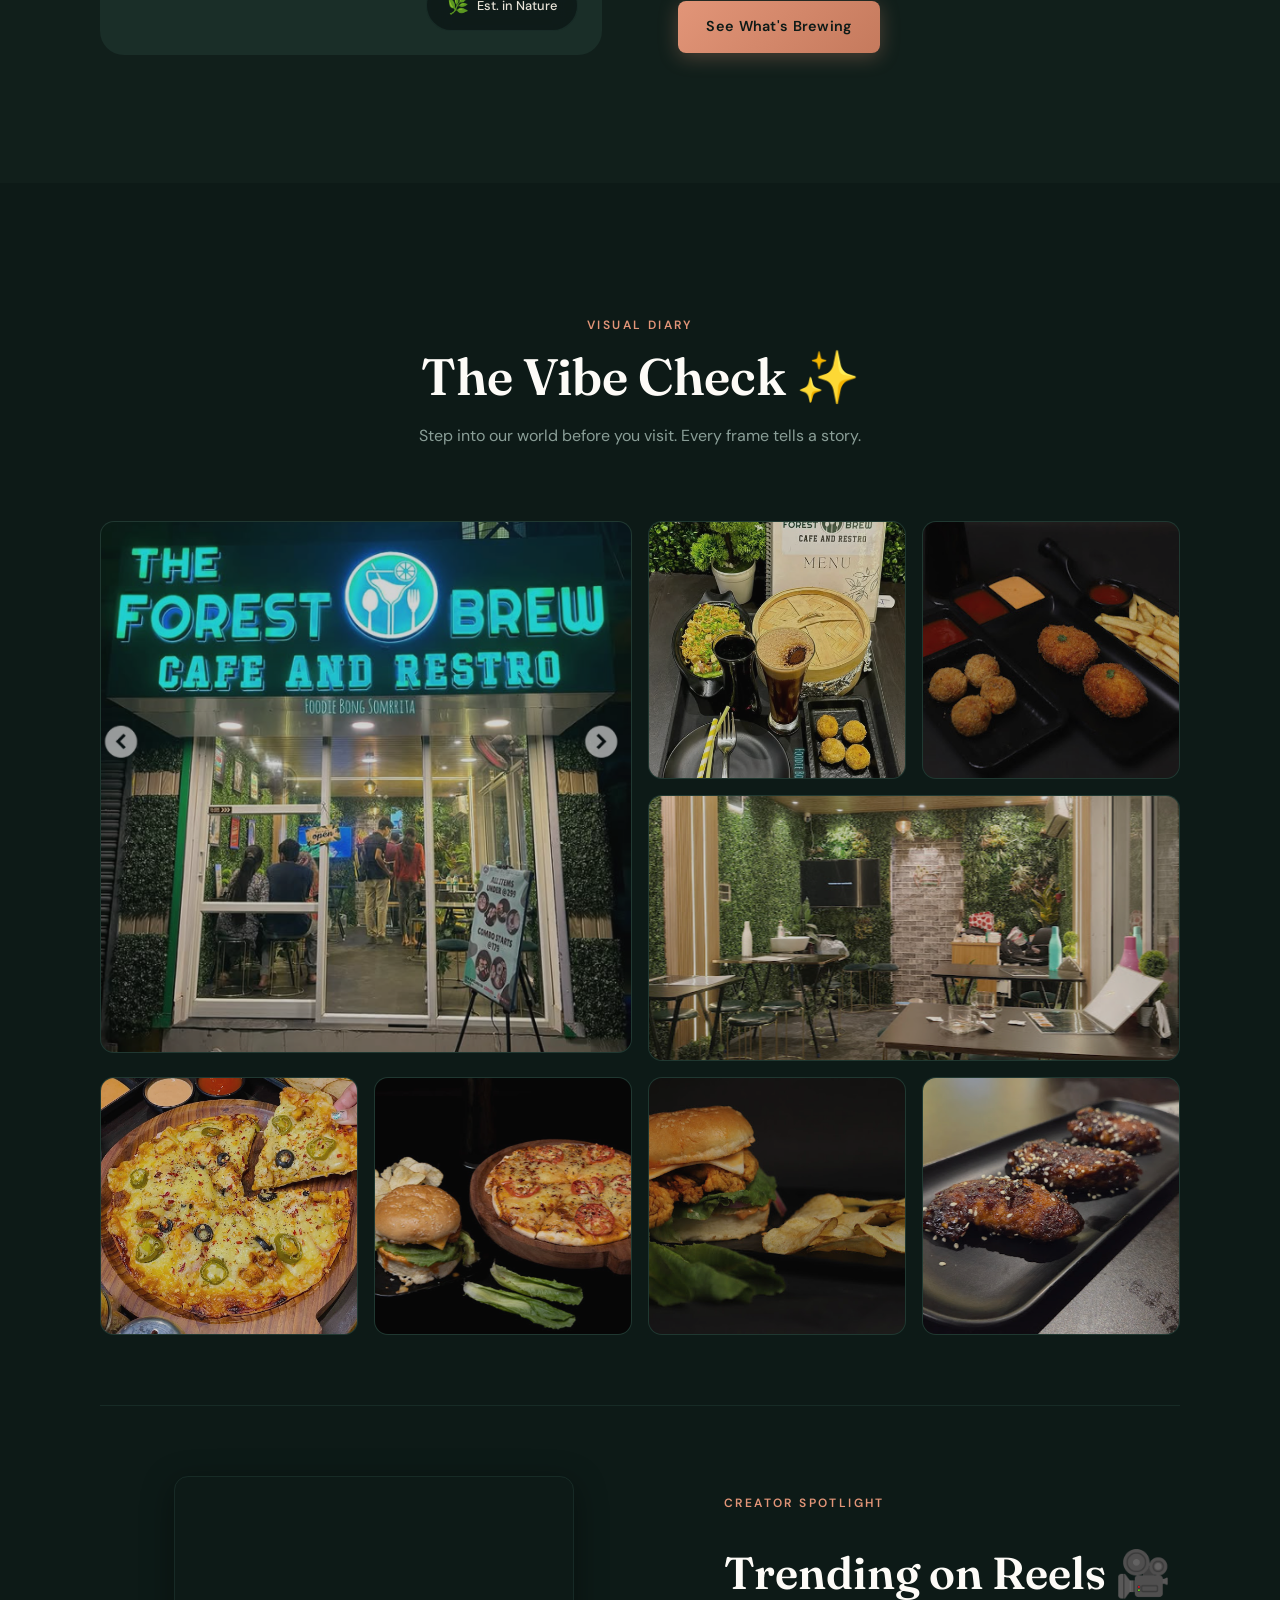
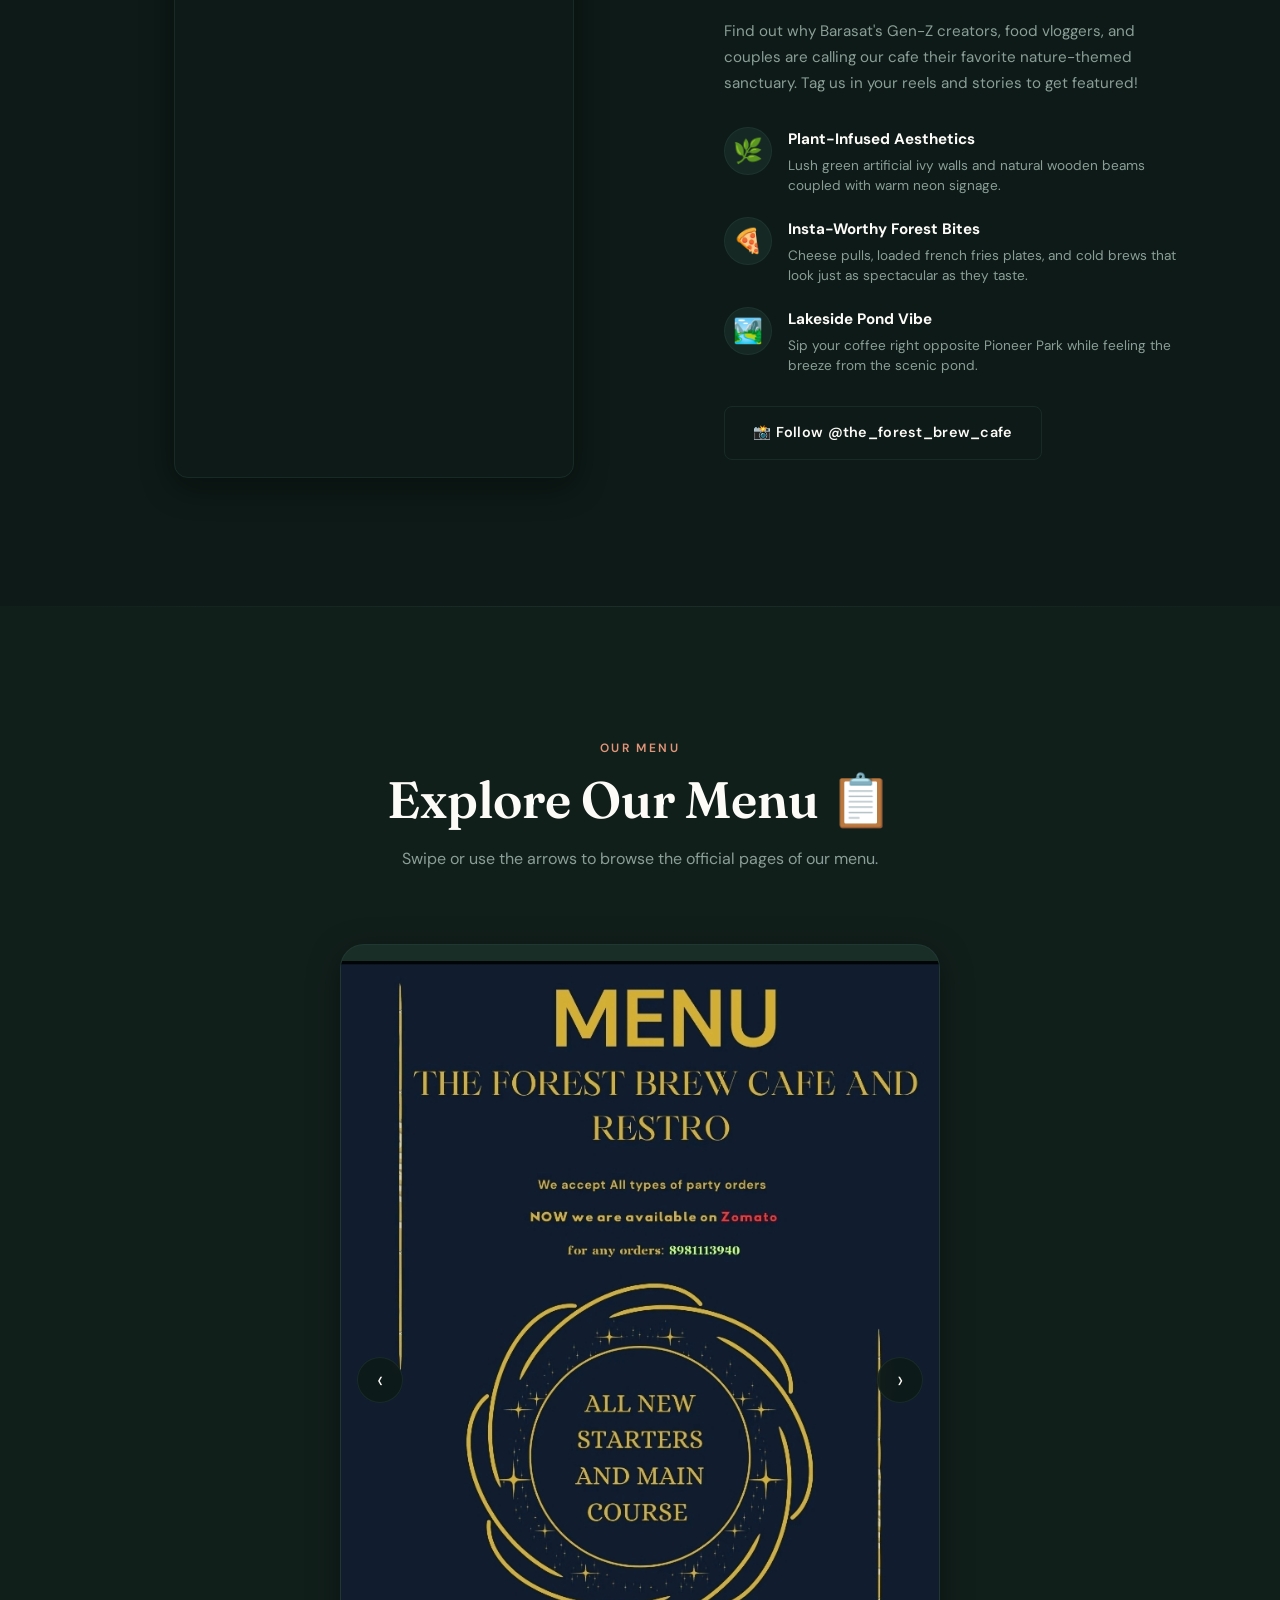
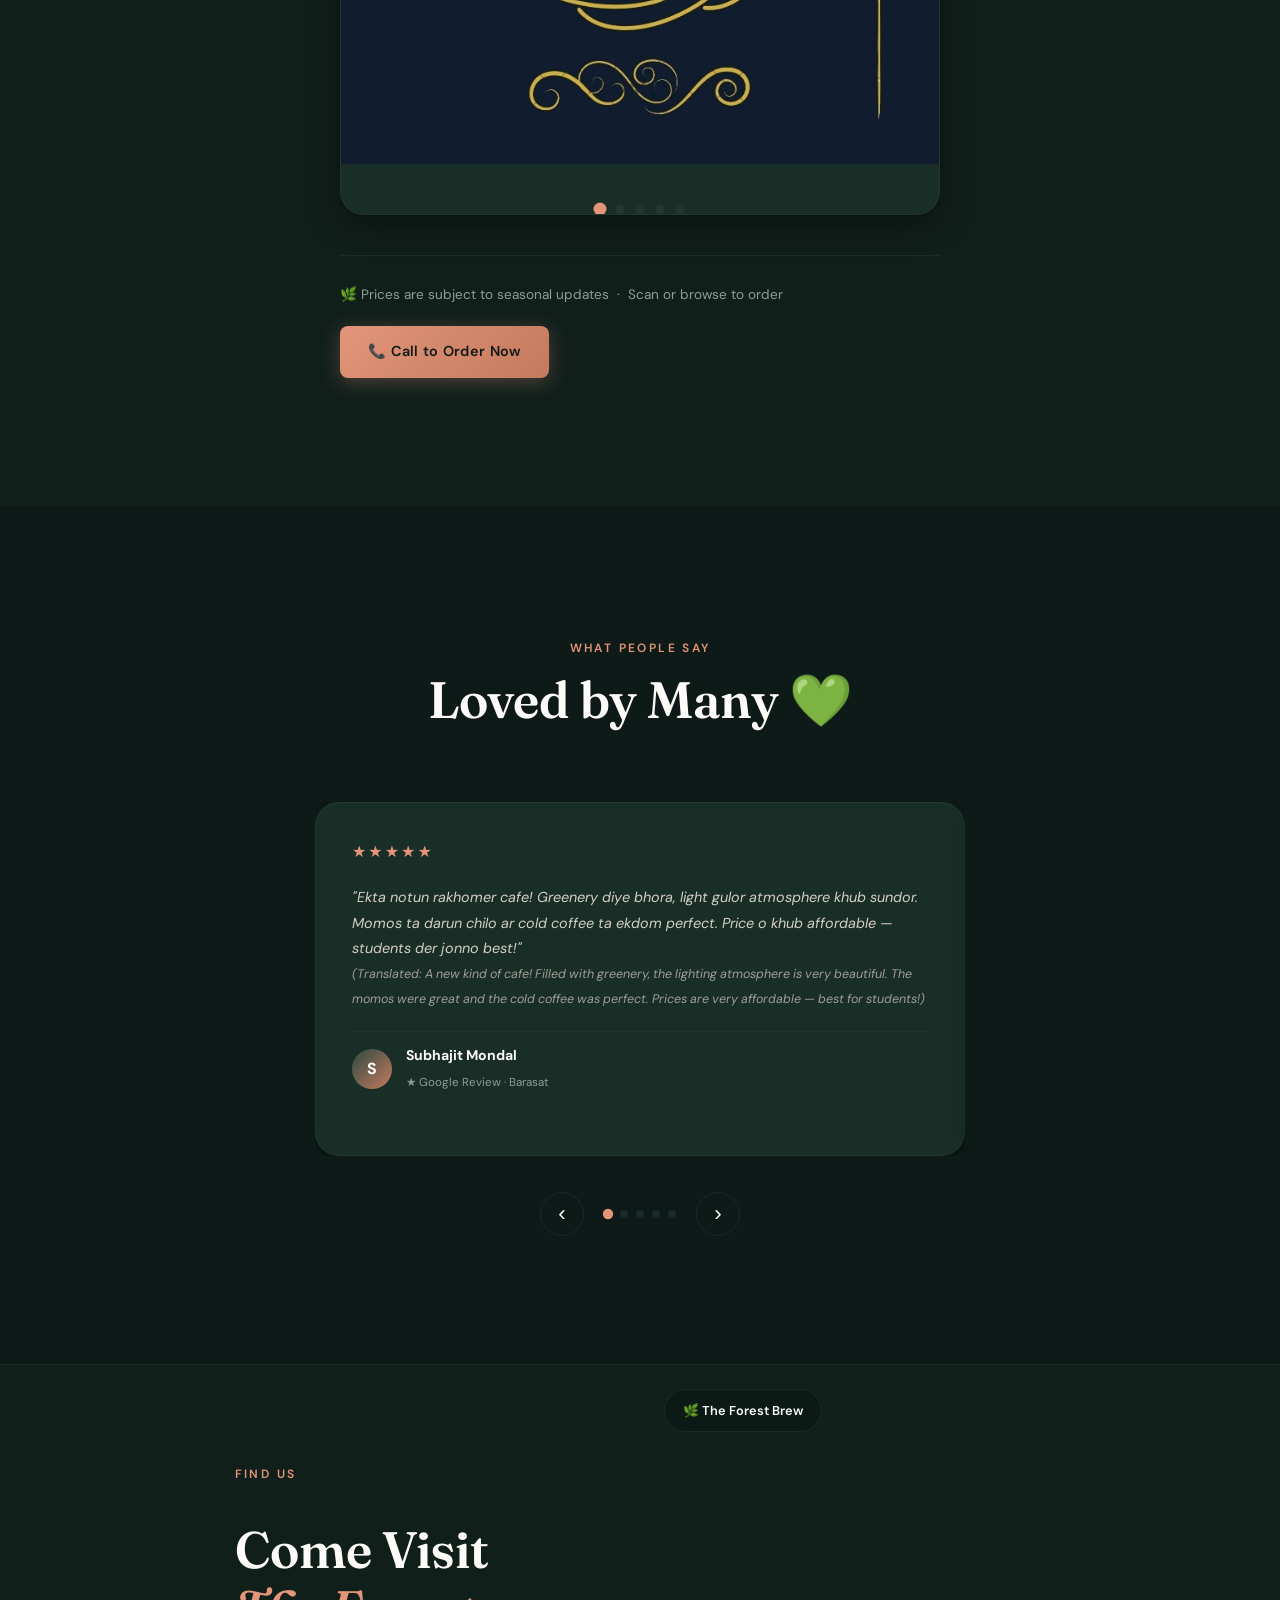
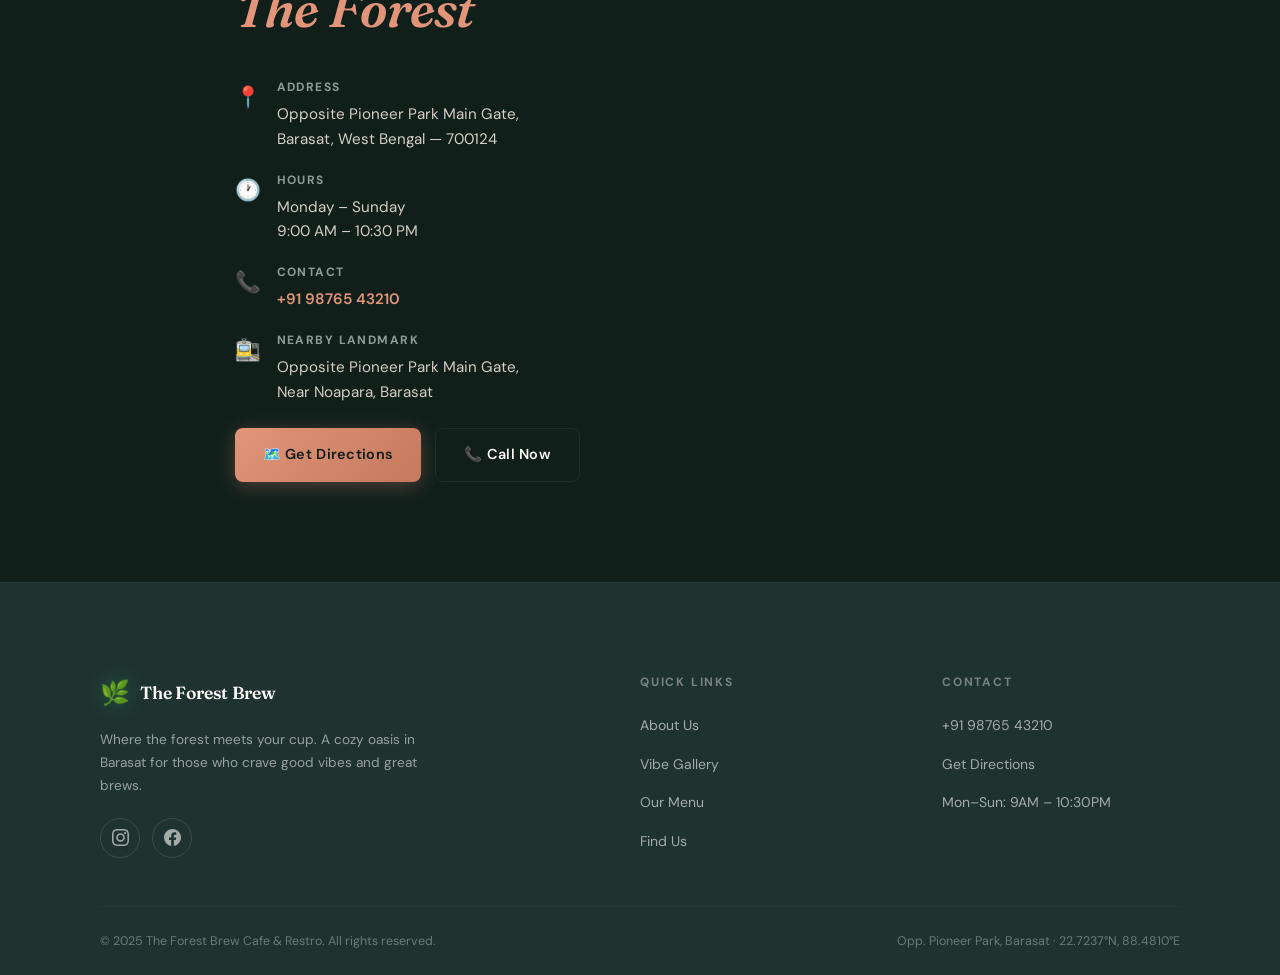
==== commit c491747d: "style: revert about section image aspect ratio to 4/5 on desktop and bump cache v2.3" ====
--- a/index.html
+++ b/index.html
@@ -12,7 +12,7 @@
   <link rel="preconnect" href="https://fonts.googleapis.com">
   <link rel="preconnect" href="https://fonts.gstatic.com" crossorigin>
   <link href="https://fonts.googleapis.com/css2?family=Fraunces:ital,opsz,wght@0,9..144,300;0,9..144,400;0,9..144,600;0,9..144,700;1,9..144,300;1,9..144,400&family=DM+Sans:wght@300;400;500;600&display=swap" rel="stylesheet">
-  <link rel="stylesheet" href="style.css?v=2.2">
+  <link rel="stylesheet" href="style.css?v=2.3">
   <itemprop name="name" content="The Forest Brew Cafe & Restro">
   <itemprop name="address" content="Opposite Pioneer Park Main Gate, Barasat, West Bengal 700124">
   <itemprop name="telephone" content="+919876543210">
--- a/style.css
+++ b/style.css
@@ -552,9 +552,9 @@
   position: relative;
   border-radius: var(--radius-lg);
   overflow: hidden;
-  aspect-ratio: 1376 / 3058;
-  max-height: 700px;
+  aspect-ratio: 4/5;
   background: var(--color-bg-card);
+  min-height: 400px;
 }
 
 .about-img-wrapper img {
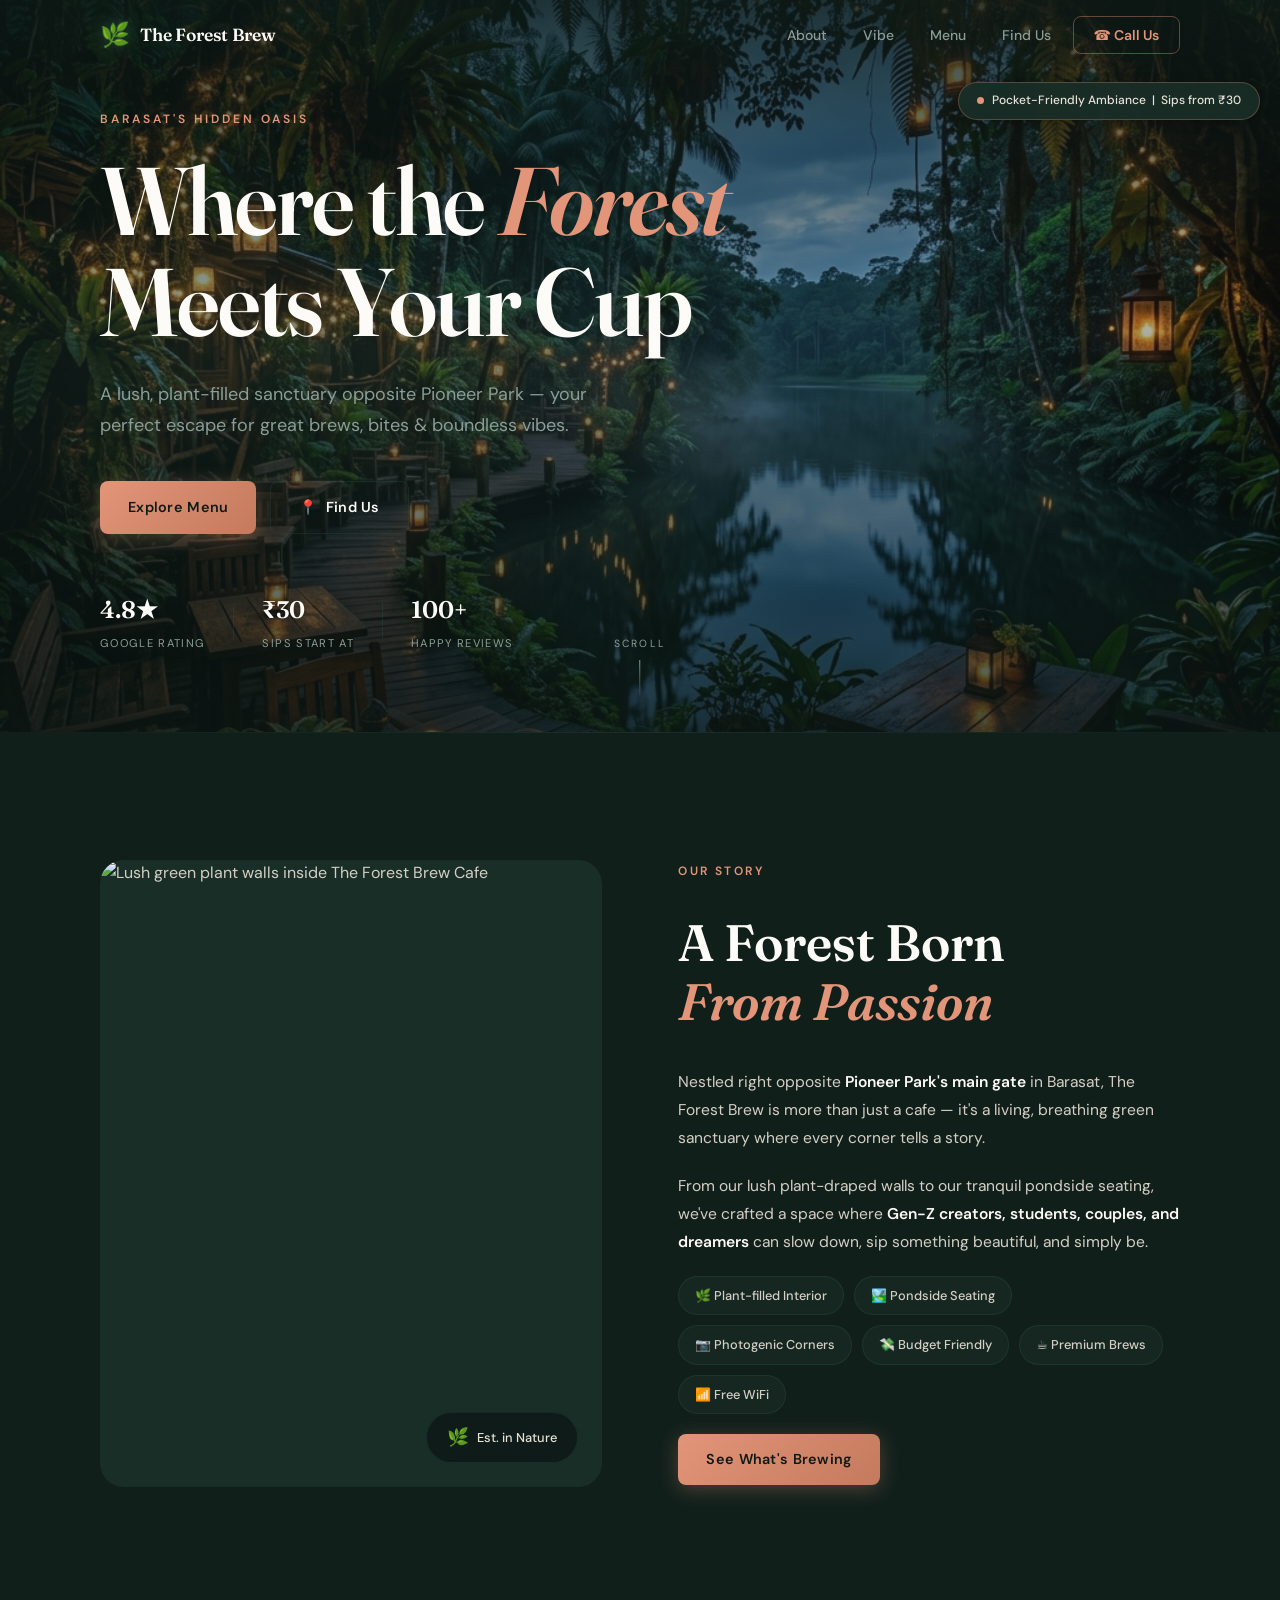
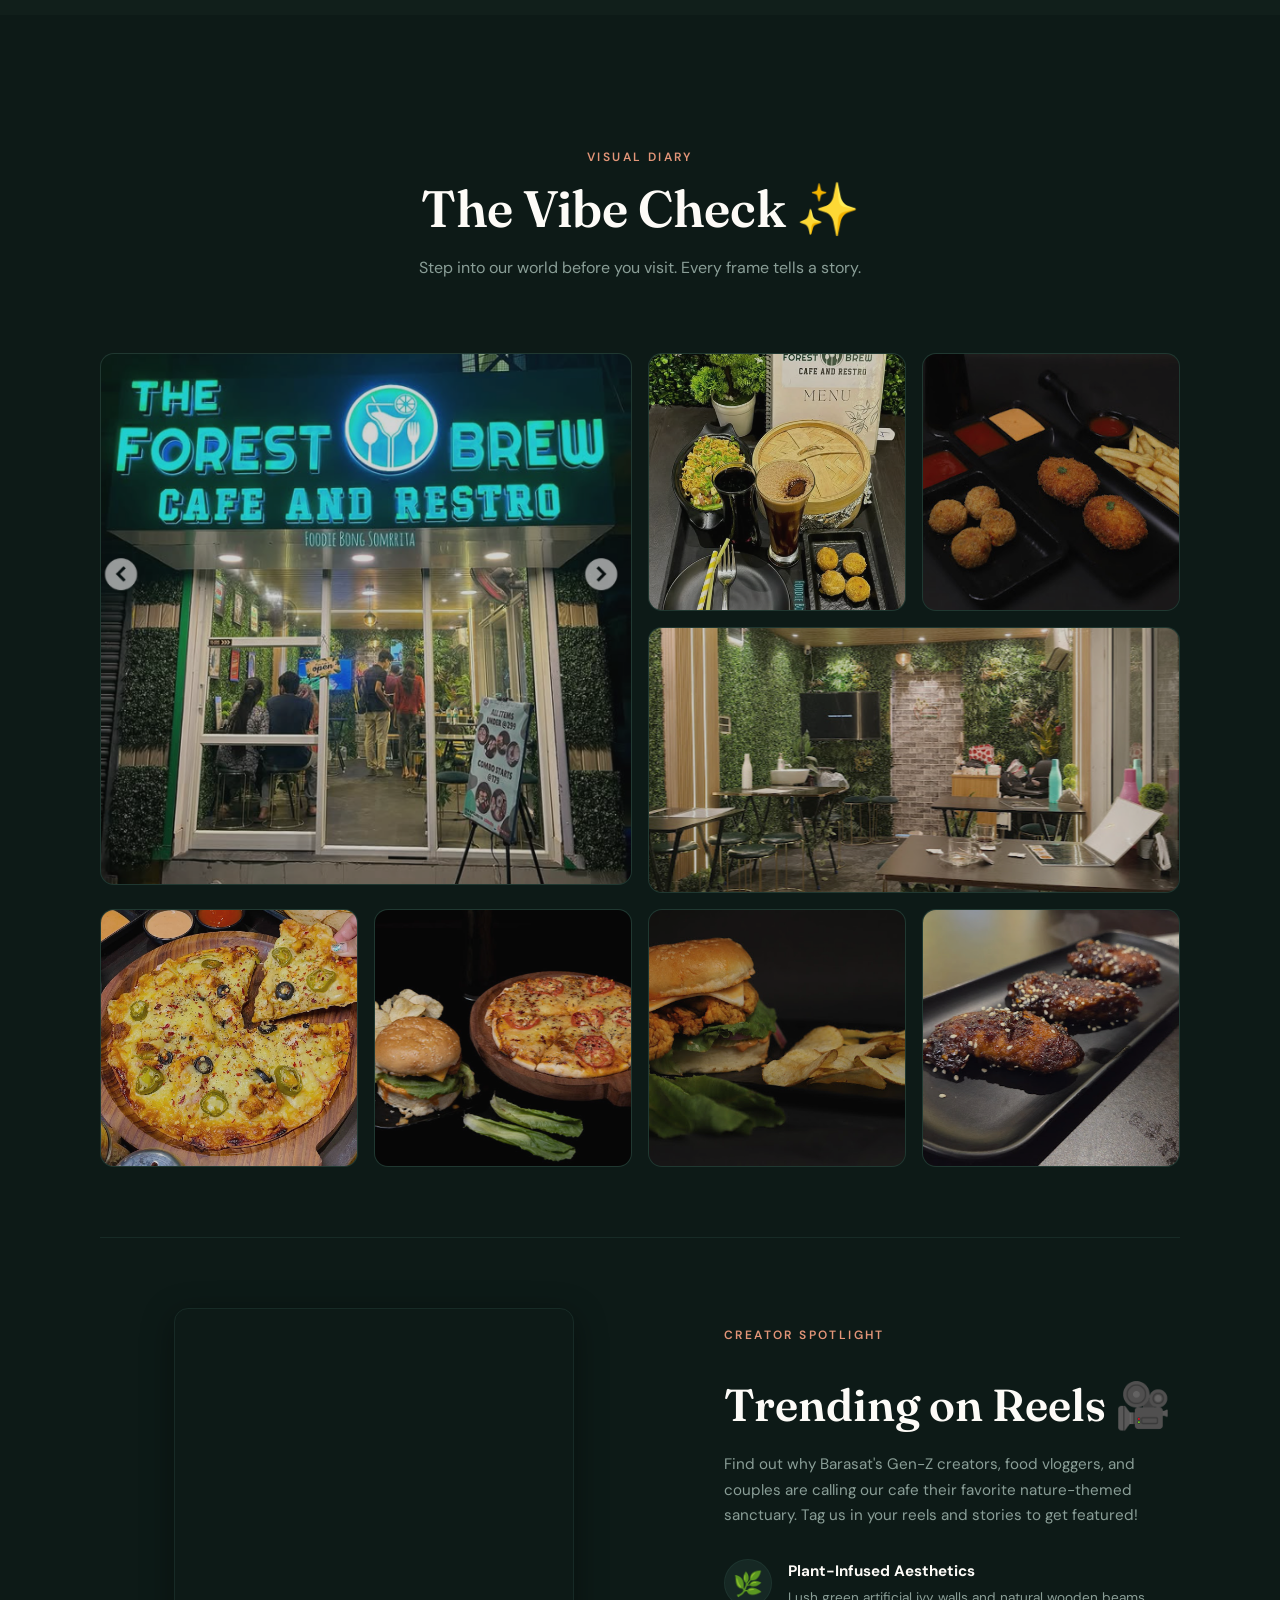
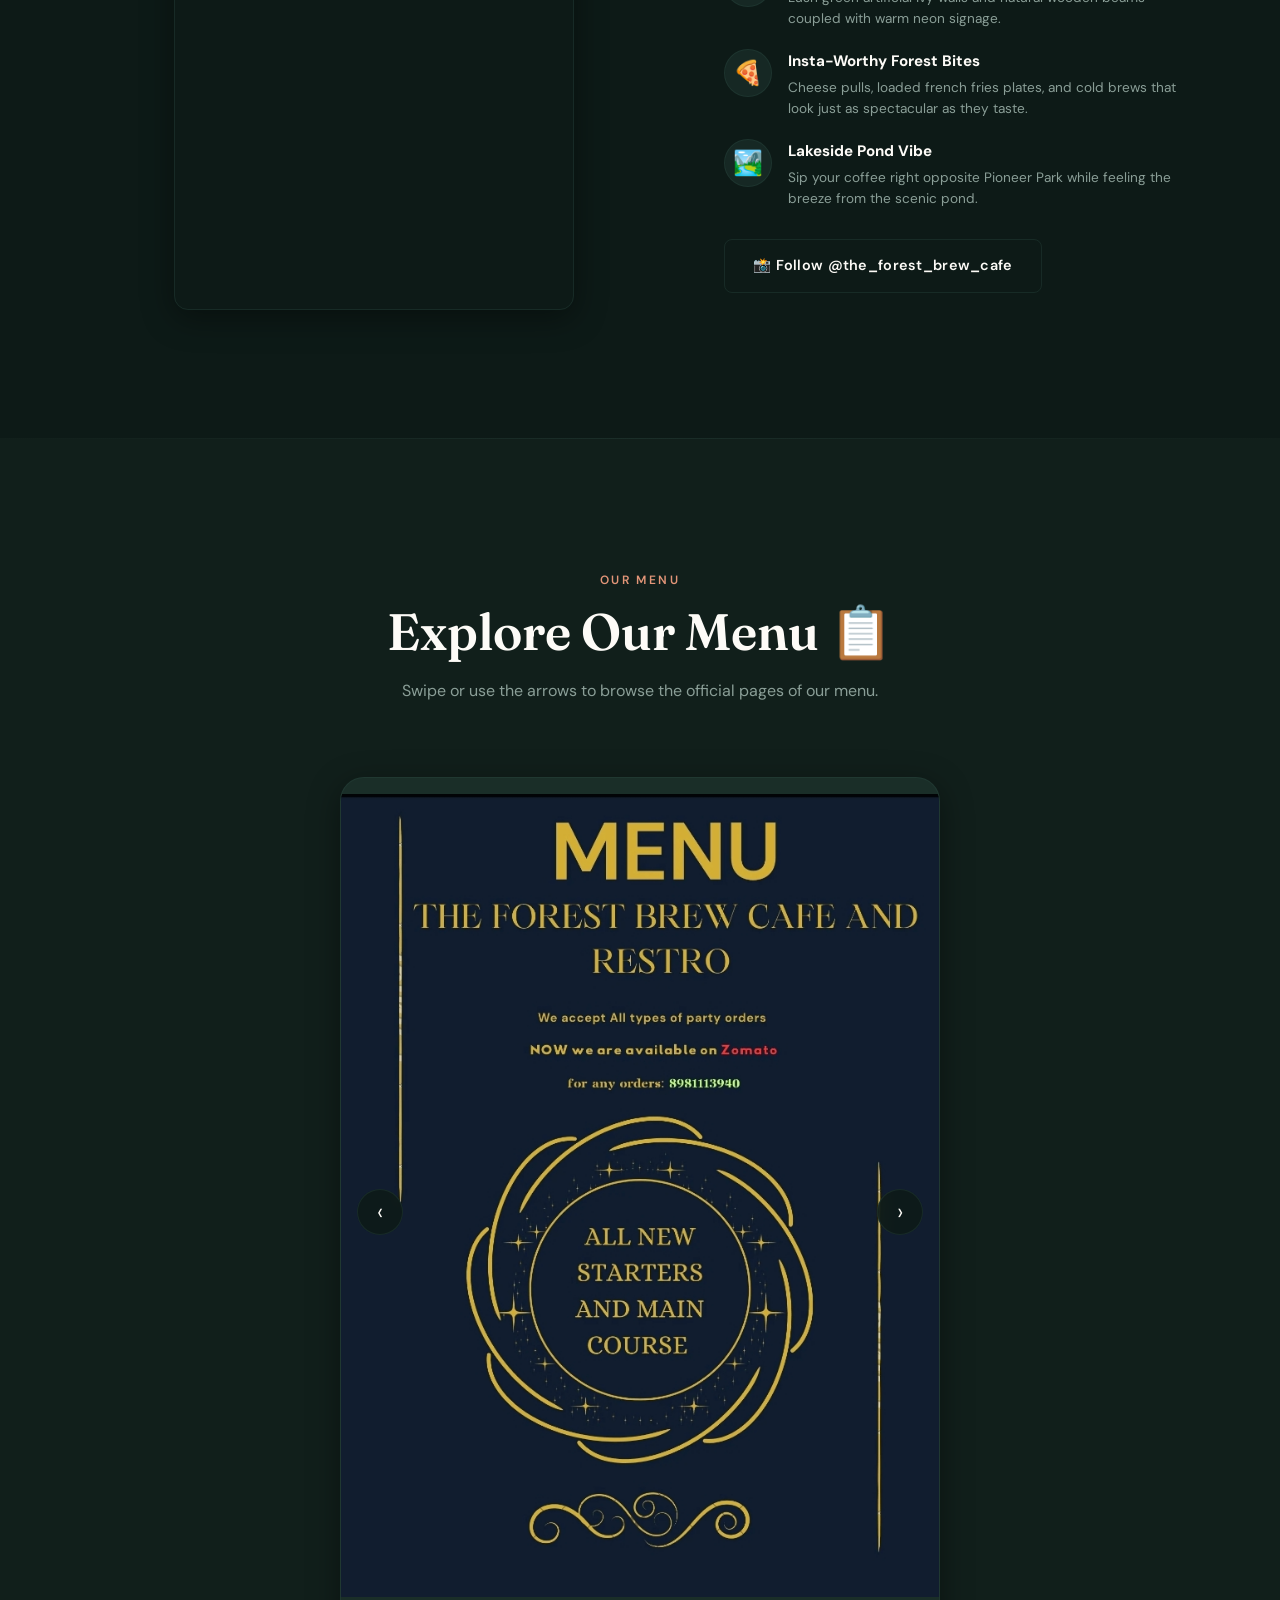
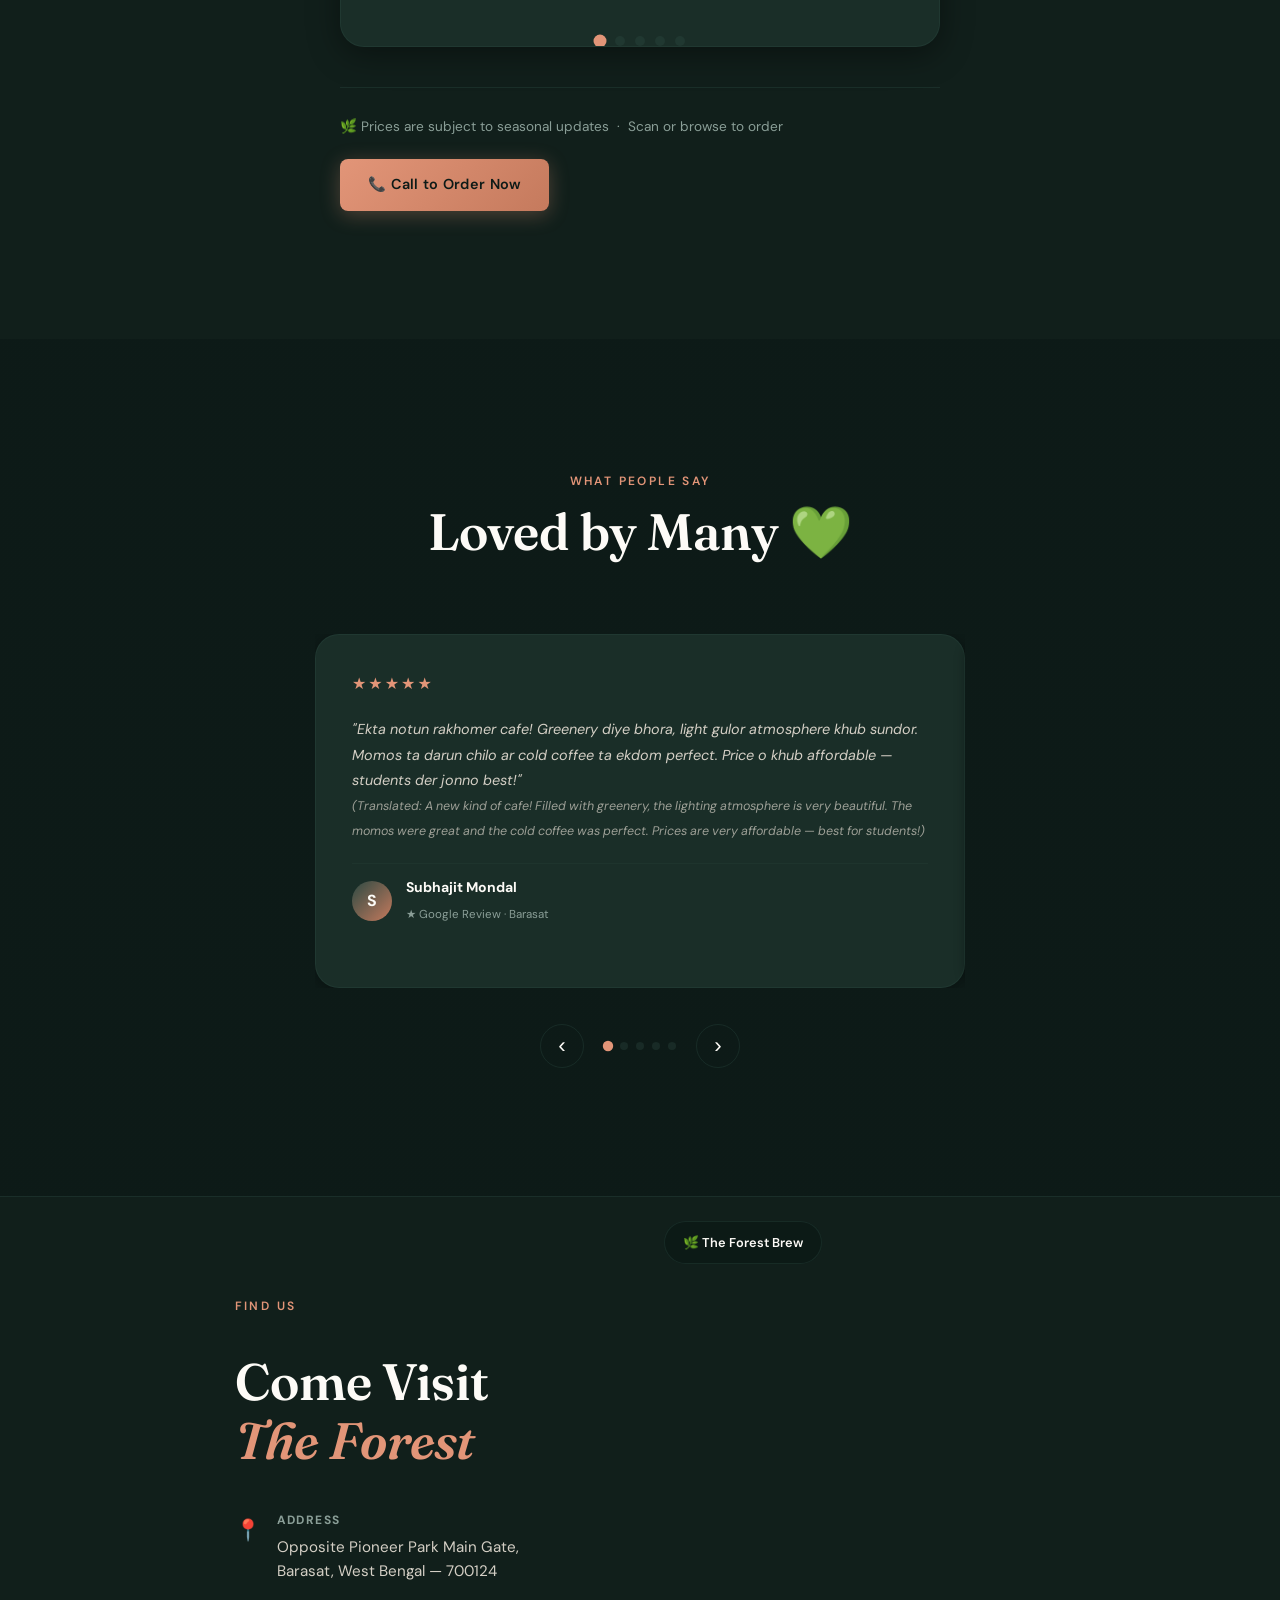
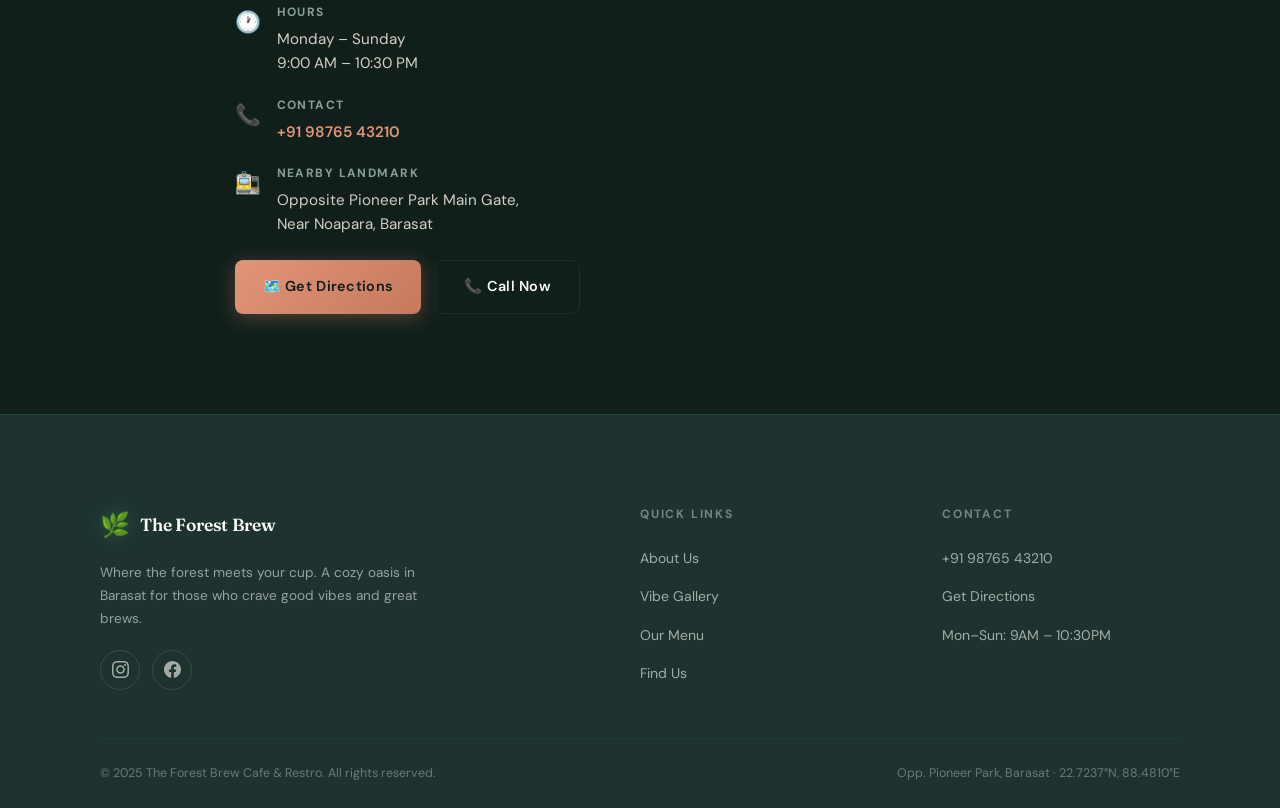
==== commit 29f9fdfe: "style: fix mobile hero height overflow and shorten desktop hero height" ====
--- a/index.html
+++ b/index.html
@@ -12,7 +12,7 @@
   <link rel="preconnect" href="https://fonts.googleapis.com">
   <link rel="preconnect" href="https://fonts.gstatic.com" crossorigin>
   <link href="https://fonts.googleapis.com/css2?family=Fraunces:ital,opsz,wght@0,9..144,300;0,9..144,400;0,9..144,600;0,9..144,700;1,9..144,300;1,9..144,400&family=DM+Sans:wght@300;400;500;600&display=swap" rel="stylesheet">
-  <link rel="stylesheet" href="style.css?v=2.3">
+  <link rel="stylesheet" href="style.css?v=2.4">
   <itemprop name="name" content="The Forest Brew Cafe & Restro">
   <itemprop name="address" content="Opposite Pioneer Park Main Gate, Barasat, West Bengal 700124">
   <itemprop name="telephone" content="+919876543210">
--- a/style.css
+++ b/style.css
@@ -328,7 +328,7 @@
    ================================================ */
 .hero {
   position: relative;
-  min-height: 100vh;
+  min-height: 70vh;
   display: flex;
   align-items: center;
   overflow: hidden;
@@ -1388,8 +1388,8 @@
   }
 
   .hero {
-    min-height: 420px;
-    height: 58vh;
+    min-height: auto;
+    height: auto;
   }
 
   .hero-content {
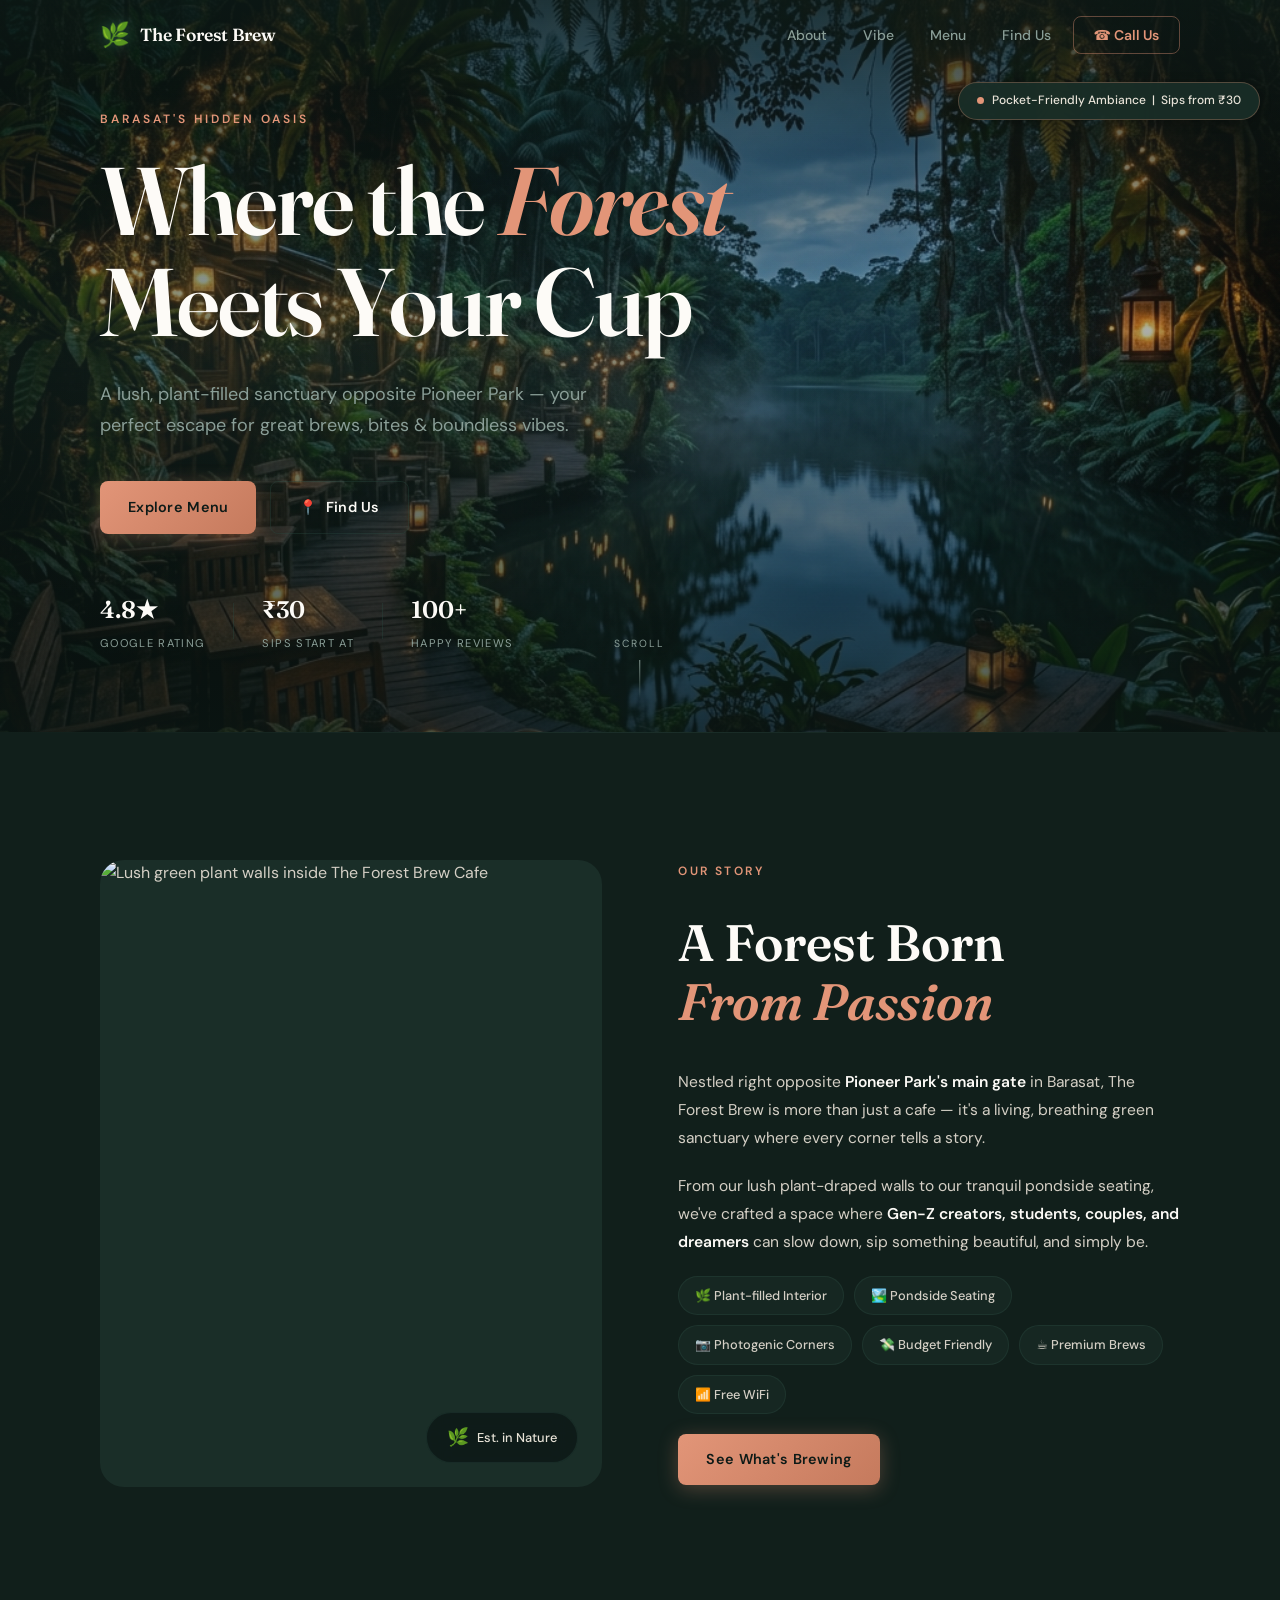
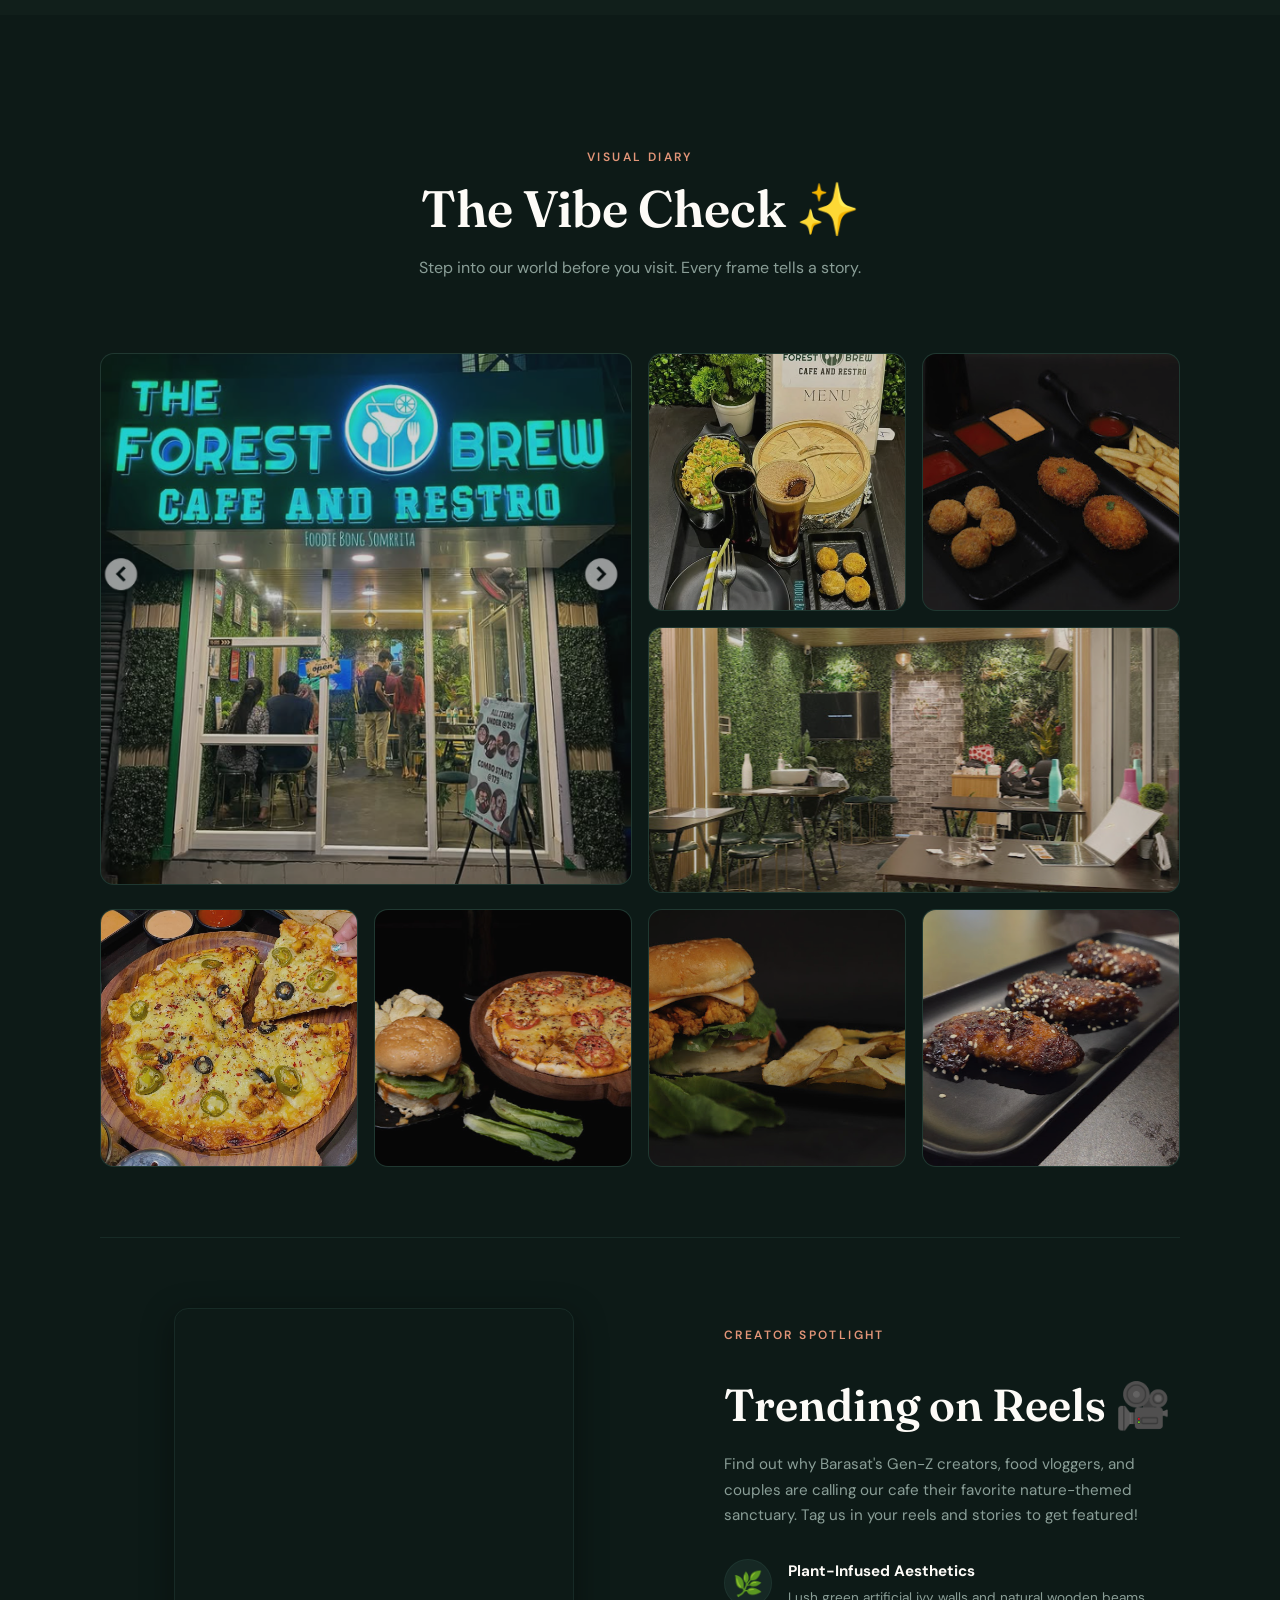
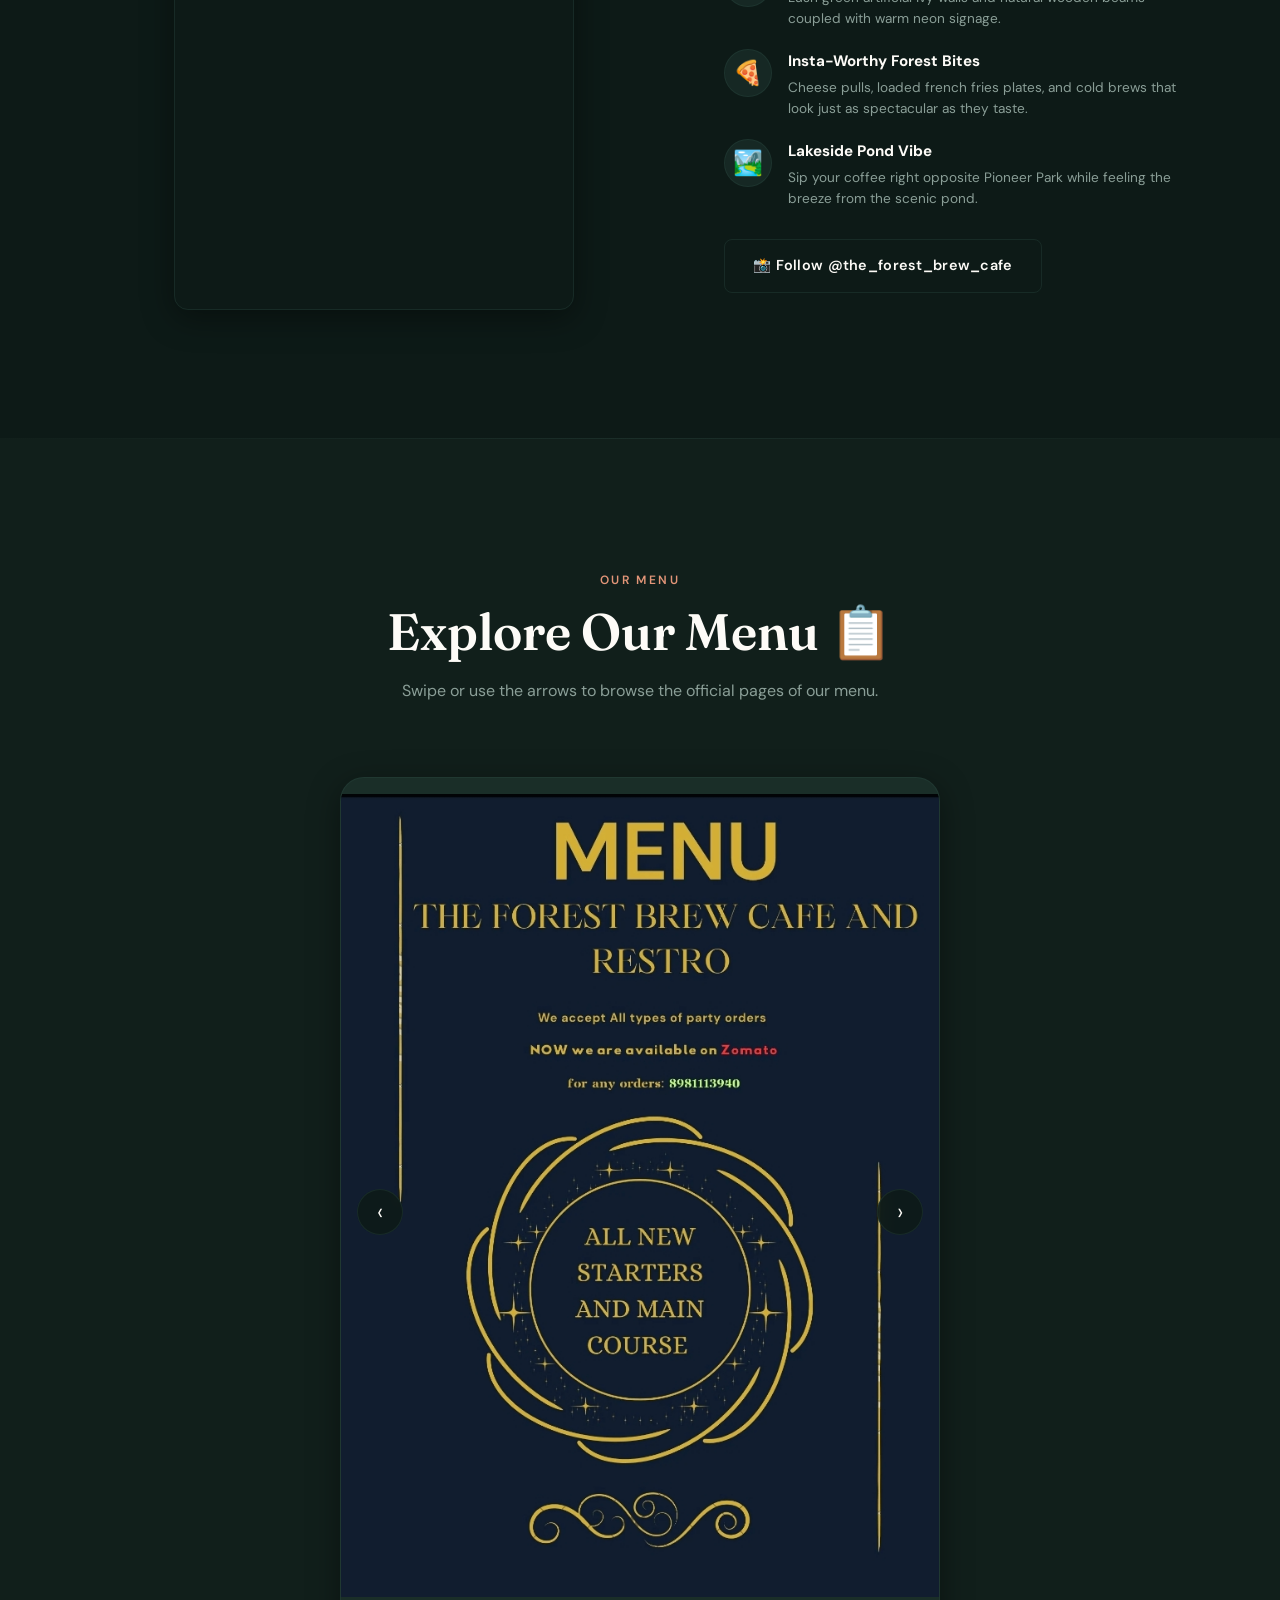
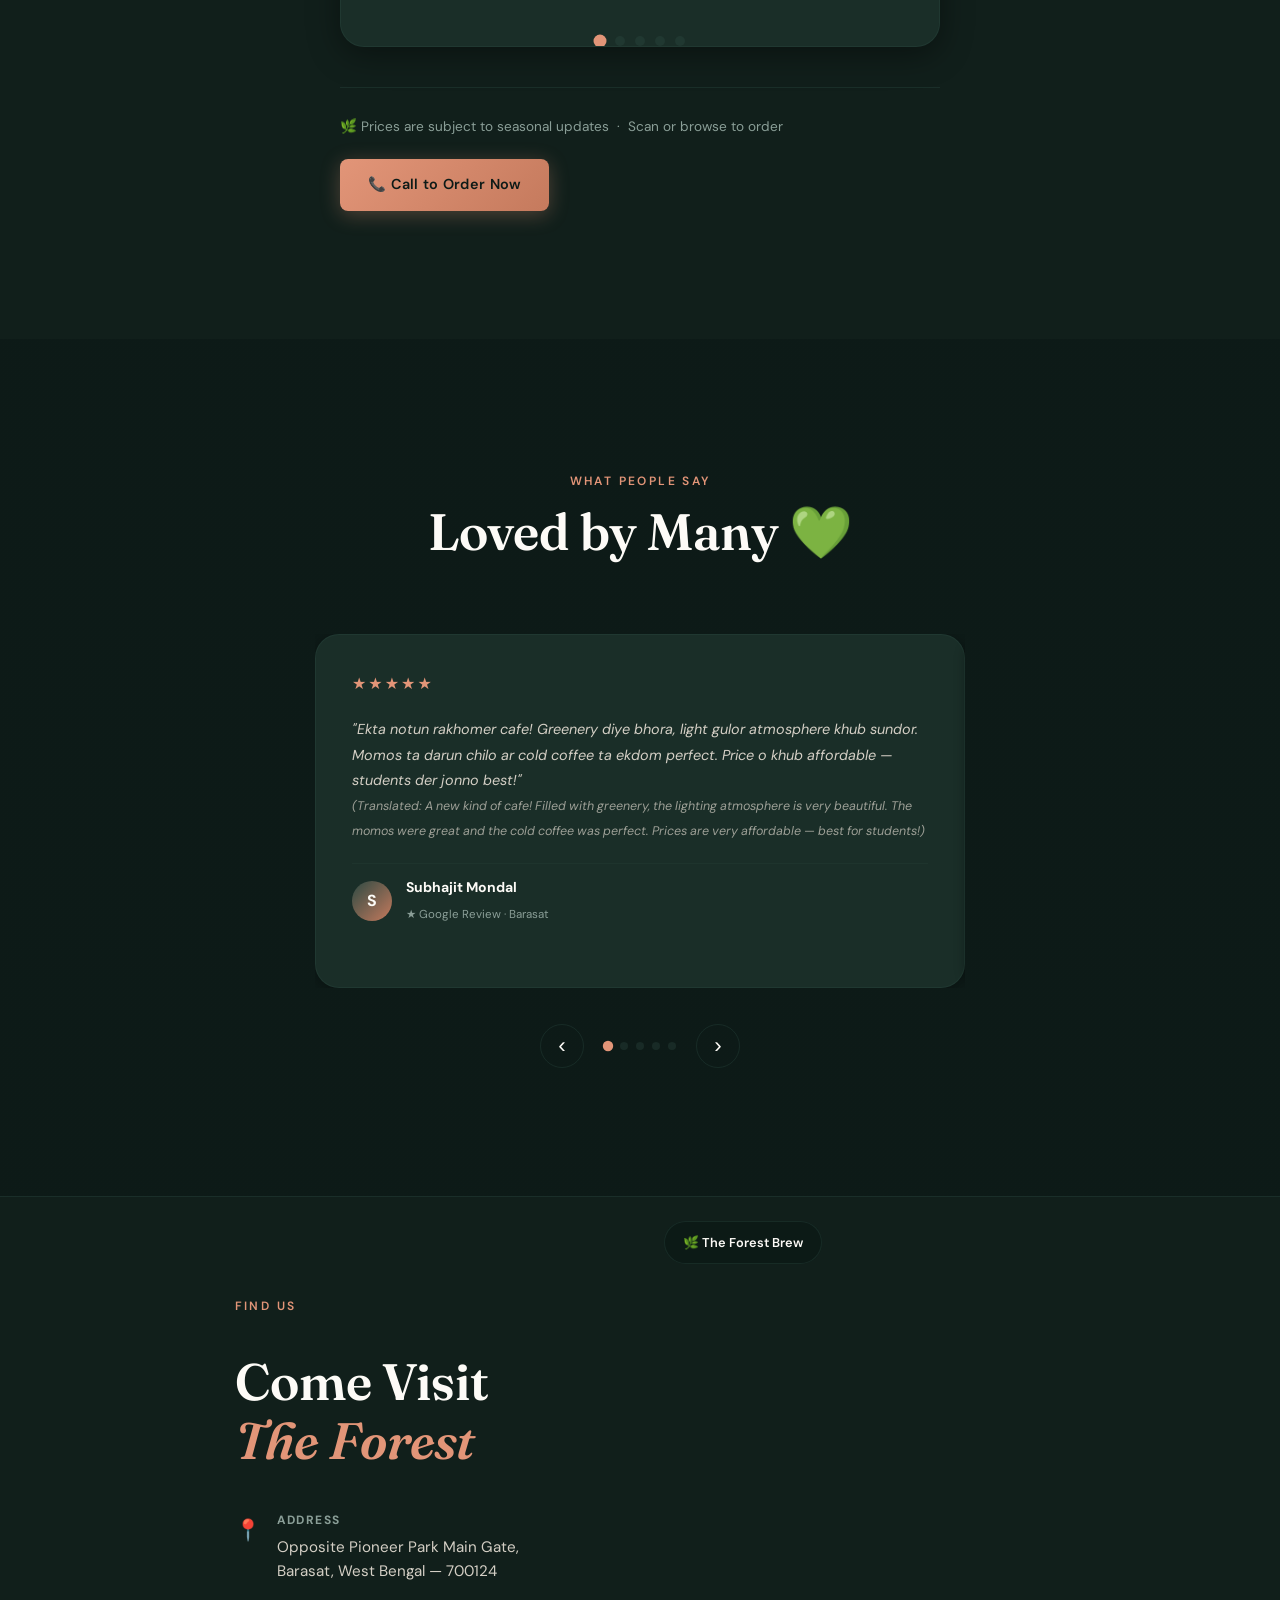
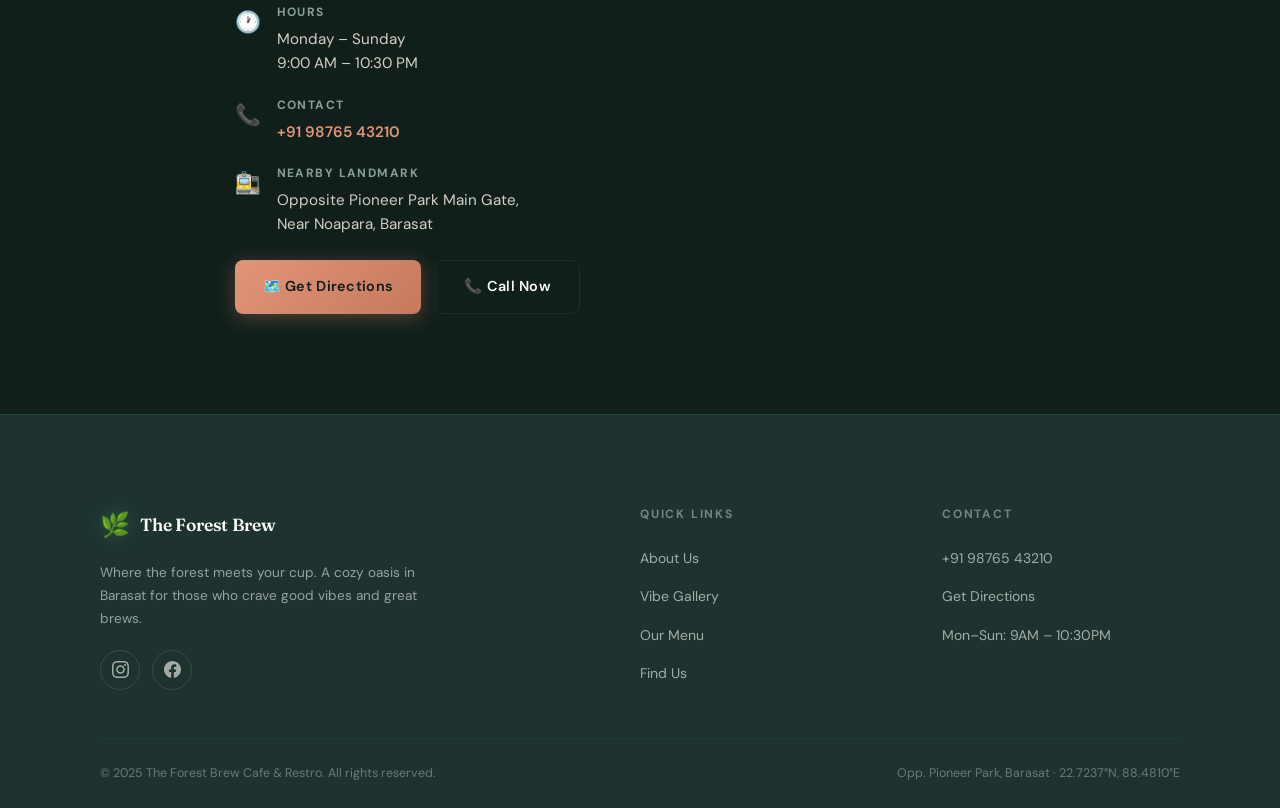
==== commit 3c944891: "style: structured 2-column mobile about layout and compact hero v2.5" ====
--- a/index.html
+++ b/index.html
@@ -12,7 +12,7 @@
   <link rel="preconnect" href="https://fonts.googleapis.com">
   <link rel="preconnect" href="https://fonts.gstatic.com" crossorigin>
   <link href="https://fonts.googleapis.com/css2?family=Fraunces:ital,opsz,wght@0,9..144,300;0,9..144,400;0,9..144,600;0,9..144,700;1,9..144,300;1,9..144,400&family=DM+Sans:wght@300;400;500;600&display=swap" rel="stylesheet">
-  <link rel="stylesheet" href="style.css?v=2.4">
+  <link rel="stylesheet" href="style.css?v=2.5">
   <itemprop name="name" content="The Forest Brew Cafe & Restro">
   <itemprop name="address" content="Opposite Pioneer Park Main Gate, Barasat, West Bengal 700124">
   <itemprop name="telephone" content="+919876543210">
--- a/style.css
+++ b/style.css
@@ -1279,16 +1279,66 @@
 .reveal-delay-3 { transition-delay: 0.3s; }
 
 /* ================================================
+   RESPONSIVE — MOBILE (DESKTOP MODE / TABLET) (≤ 1024px)
+   ================================================ */
+@media (max-width: 1024px) {
+  .hero {
+    min-height: 55vh;
+  }
+
+  .hero-content {
+    padding: calc(var(--navbar-height) + 24px) var(--container-pad) 40px;
+  }
+
+  .hero-eyebrow {
+    margin-bottom: 12px;
+  }
+
+  .hero-title {
+    margin-bottom: 16px;
+  }
+
+  .hero-subtitle {
+    margin-bottom: 24px;
+  }
+
+  .hero-actions {
+    margin-bottom: 32px;
+  }
+
+  .about-section,
+  .vibe-section,
+  .menu-section,
+  .reviews-section {
+    padding: clamp(50px, 6vw, 85px) 0;
+  }
+
+  .location-split {
+    min-height: 520px;
+  }
+
+  .location-info {
+    padding: clamp(40px, 5vw, 65px) var(--container-pad);
+  }
+
+  .map-wrapper,
+  .map-wrapper iframe {
+    min-height: 450px;
+  }
+}
+
+/* ================================================
    RESPONSIVE — TABLET (≤ 900px)
    ================================================ */
 @media (max-width: 900px) {
   .about-grid {
-    grid-template-columns: 1fr;
-    gap: 40px;
+    grid-template-columns: 1fr 1.2fr;
+    gap: 24px;
+    align-items: center;
   }
 
   .about-image-col {
-    max-width: 480px;
+    max-width: 100%;
   }
 
   .about-img-wrapper {
@@ -1393,40 +1443,97 @@
   }
 
   .hero-content {
-    padding: 84px 20px 30px;
+    padding: 76px 16px 20px;
   }
 
   .hero-title {
+    font-size: 2.1rem;
+    line-height: 1.15;
+    margin-bottom: 12px;
+  }
+
+  .hero-subtitle {
+    font-size: 0.85rem;
+    line-height: 1.45;
     margin-bottom: 16px;
   }
 
-  .hero-subtitle {
+  .hero-actions {
     margin-bottom: 20px;
-  }
-
-  .hero-actions {
-    margin-bottom: 28px;
+    gap: 8px;
+    flex-direction: row;
+    flex-wrap: wrap;
+    width: 100%;
+  }
+
+  .hero-actions .btn {
+    flex: 1 1 calc(50% - 8px);
+    padding: 10px 16px;
+    font-size: 0.82rem;
+    justify-content: center;
+    min-width: 130px;
   }
 
   .hero-stats {
-    gap: 16px;
-  }
-
-  .hero-divider { height: 28px; }
-
-  .stat-number { font-size: 1.2rem; }
-
-  .hero-actions {
-    flex-direction: column;
-    width: 100%;
-  }
-
-  .hero-actions .btn { width: 100%; justify-content: center; }
+    gap: 12px;
+  }
+
+  .hero-divider { height: 20px; }
+
+  .stat-number { font-size: 1.05rem; }
+  .stat-label { font-size: 0.62rem; }
+
+  .about-grid {
+    grid-template-columns: 0.85fr 1.35fr;
+    gap: 14px;
+    align-items: center;
+  }
+
+  .about-image-col {
+    max-width: 100%;
+  }
 
   .about-img-wrapper {
     aspect-ratio: 1376 / 3058;
-    max-height: 550px;
+    max-height: 380px;
     margin: 0 auto;
+    border-radius: var(--radius-md);
+  }
+
+  .about-text-col {
+    gap: 8px;
+  }
+
+  .about-section {
+    padding: 36px 0;
+  }
+
+  .about-section .section-title {
+    font-size: 1.25rem;
+    line-height: 1.15;
+    margin-bottom: 6px;
+  }
+
+  .about-desc {
+    font-size: 0.72rem;
+    line-height: 1.4;
+    margin-bottom: 4px;
+  }
+
+  .about-features {
+    gap: 4px;
+    margin-bottom: 8px;
+  }
+
+  .feature-tag {
+    padding: 3px 6px;
+    font-size: 0.62rem;
+  }
+
+  .about-text-col .btn {
+    padding: 8px 14px;
+    font-size: 0.74rem;
+    margin-top: 4px;
   }
 
   .vibe-grid {
